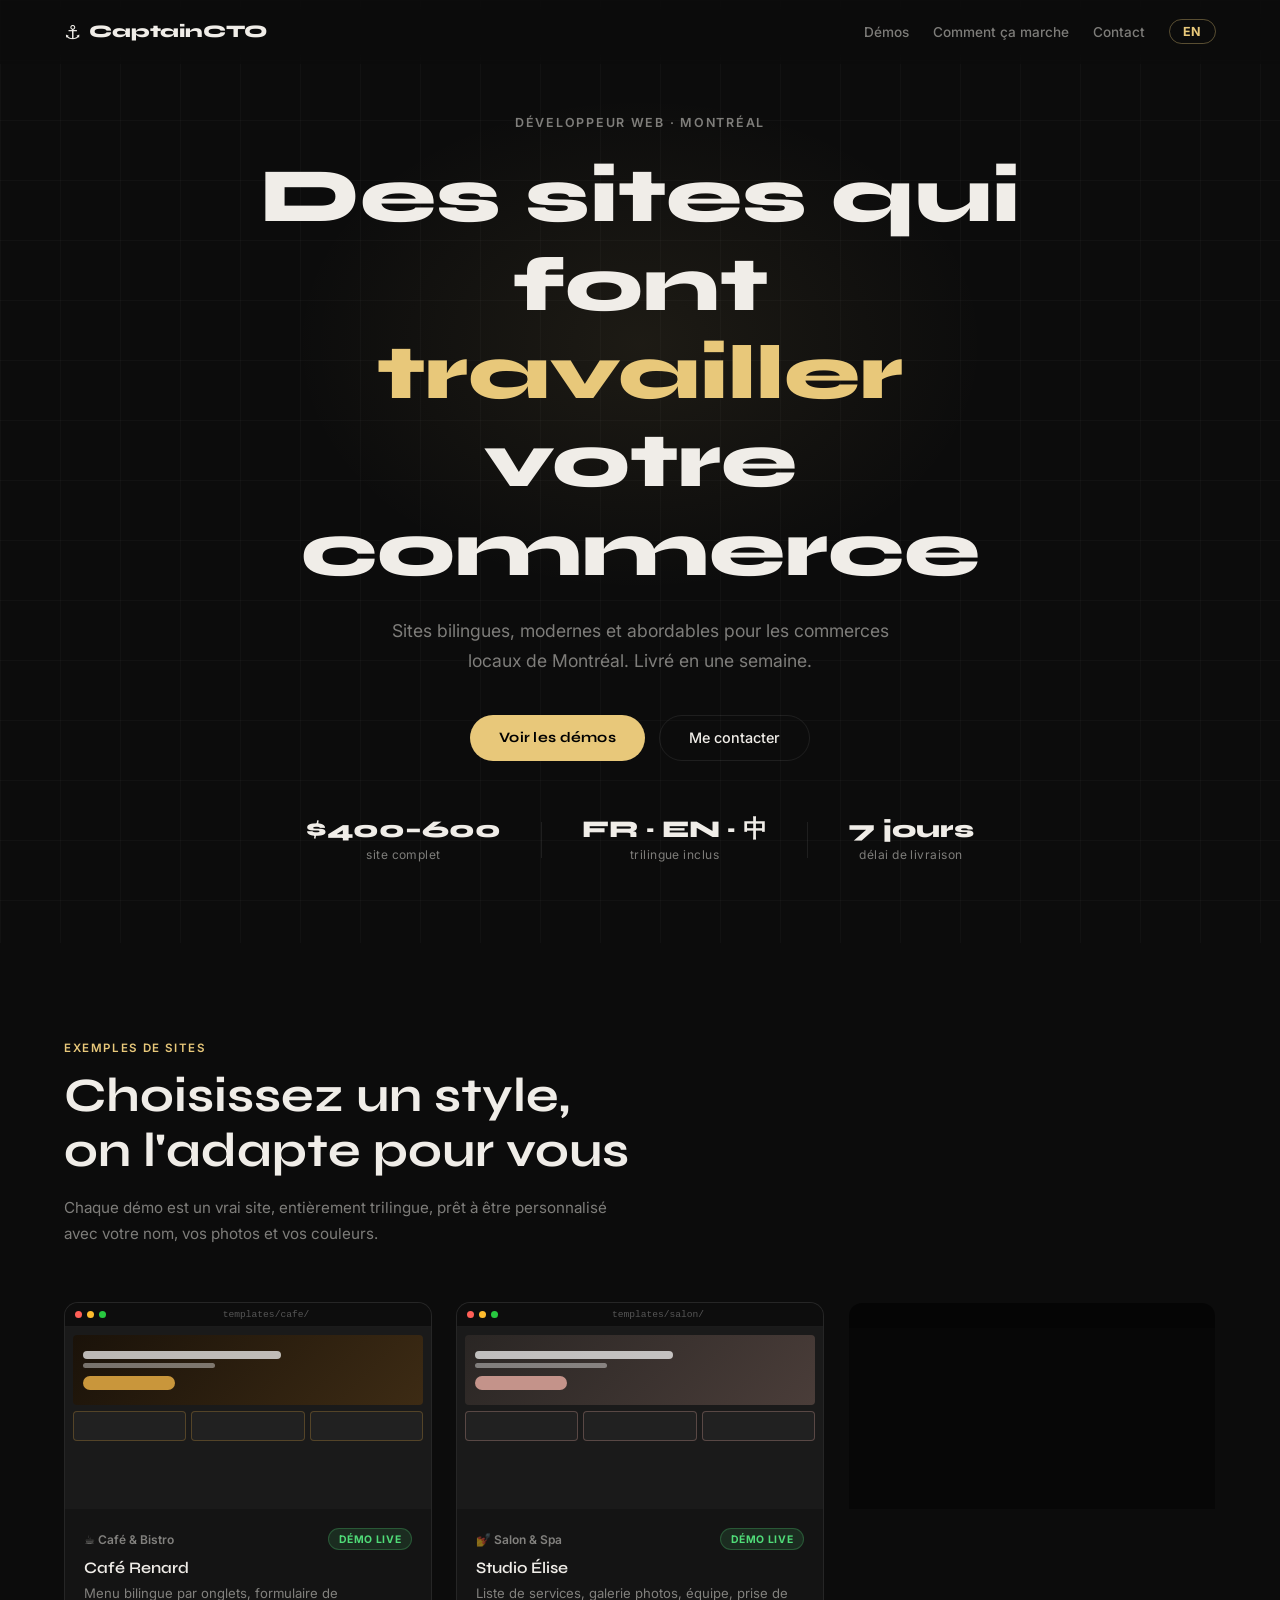
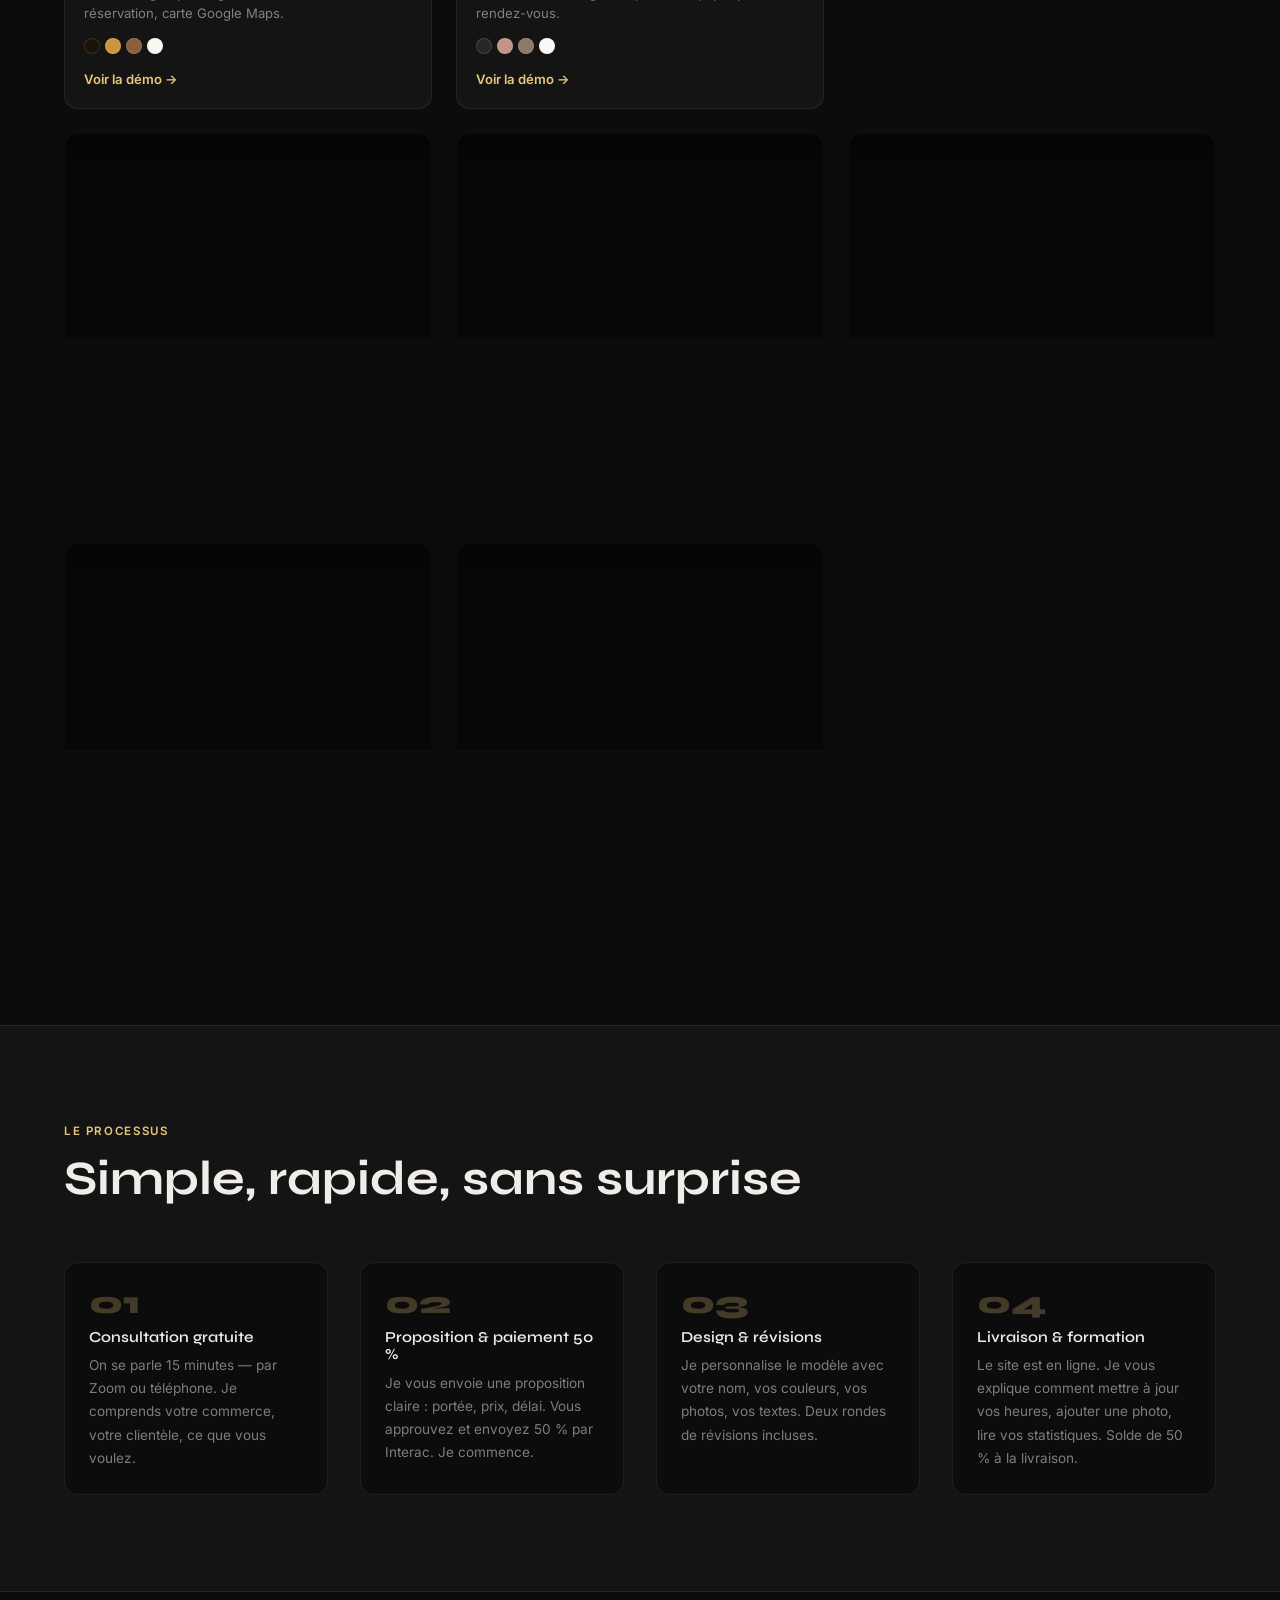
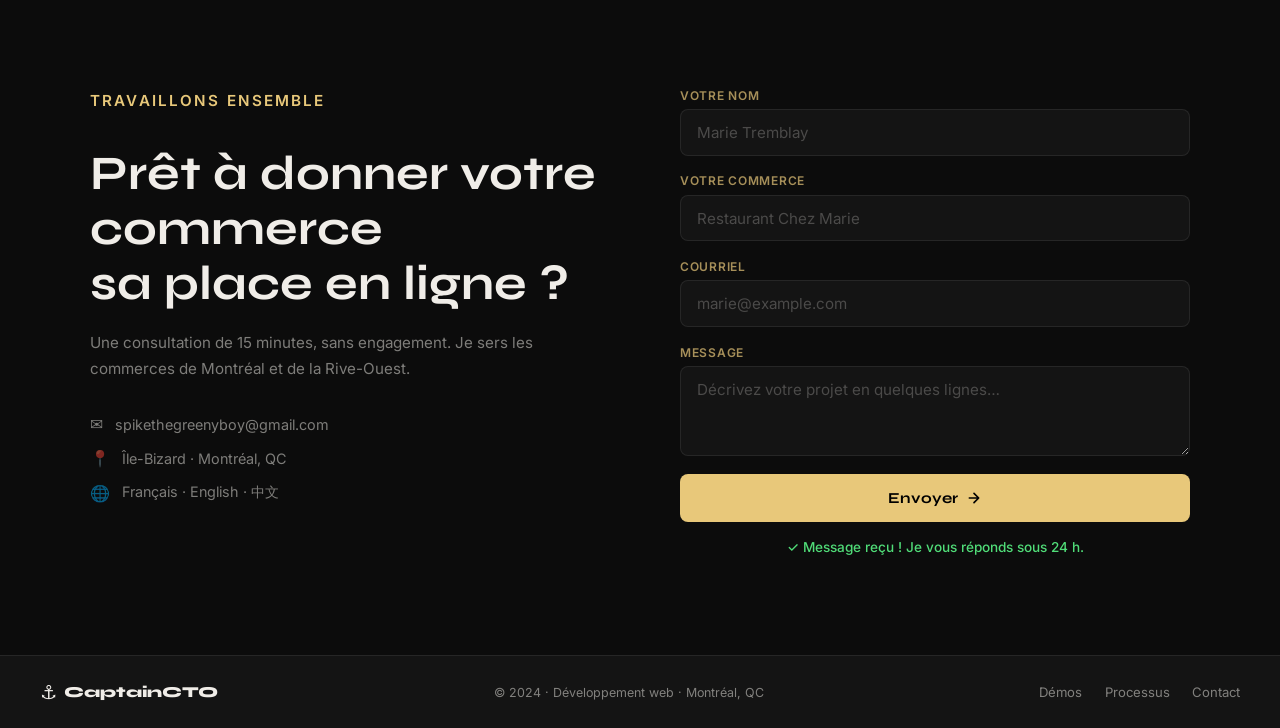
==== index.html @ 55e4c154 "Initial commit: showcase hub + café + salon templates" ====
<!DOCTYPE html>
<html lang="fr">
<head>
  <meta charset="UTF-8">
  <meta name="viewport" content="width=device-width, initial-scale=1.0">
  <title>CaptainCTO — Sites web pour commerces locaux</title>
  <meta name="description" content="Sites web professionnels et abordables pour les commerces locaux de Montréal. Bilingues, modernes, livrés en une semaine.">
  <link rel="preconnect" href="https://fonts.googleapis.com">
  <link rel="preconnect" href="https://fonts.gstatic.com" crossorigin>
  <link href="https://fonts.googleapis.com/css2?family=Syne:wght@400;600;700;800&family=Inter:wght@300;400;500;600&display=swap" rel="stylesheet">
  <link rel="stylesheet" href="css/styles.css">
</head>
<body>

  <!-- ── NAV ───────────────────────────────────────────── -->
  <nav id="navbar">
    <div class="nav-inner">
      <a href="#" class="logo">
        <span class="logo-mark">⚓</span>
        <span class="logo-name">CaptainCTO</span>
      </a>
      <div class="nav-actions">
        <a href="#templates" class="nav-link" data-fr="Démos"              data-en="Demos"    data-zh="示例">Démos</a>
        <a href="#how"       class="nav-link" data-fr="Comment ça marche"  data-en="How it works" data-zh="流程">Comment ça marche</a>
        <a href="#contact"   class="nav-link" data-fr="Contact"            data-en="Contact"  data-zh="联系">Contact</a>
        <button id="lang-btn">EN</button>
      </div>
    </div>
  </nav>

  <!-- ── HERO ──────────────────────────────────────────── -->
  <header id="hero">
    <div class="hero-inner">
      <p class="eyebrow"
         data-fr="Développeur web · Montréal"
         data-en="Web developer · Montréal"
         data-zh="网页开发者 · 蒙特利尔">Développeur web · Montréal</p>

      <h1 data-fr="Des sites qui font<br><em>travailler</em> votre commerce"
          data-en="Websites that make<br><em>your business</em> work"
          data-zh="让您的网站<br>真正<em>为您赚钱</em>">Des sites qui font<br><em>travailler</em> votre commerce</h1>

      <p class="hero-sub"
         data-fr="Sites bilingues, modernes et abordables pour les commerces locaux de Montréal. Livré en une semaine."
         data-en="Bilingual, modern, affordable websites for local Montréal businesses. Delivered in one week."
         data-zh="为蒙特利尔本地商家提供专业网站，现代、实惠，一周内交付。支持中、英、法三语。">Sites bilingues, modernes et abordables pour les commerces locaux de Montréal. Livré en une semaine.</p>

      <div class="hero-btns">
        <a href="#templates" class="btn-primary"
           data-fr="Voir les démos"
           data-en="See demos"
           data-zh="查看示例">Voir les démos</a>
        <a href="#contact" class="btn-ghost"
           data-fr="Me contacter"
           data-en="Get in touch"
           data-zh="联系我">Me contacter</a>
      </div>

      <div class="hero-stats">
        <div class="stat">
          <span class="stat-n">$400–600</span>
          <span class="stat-l" data-fr="site complet" data-en="complete site" data-zh="完整网站">site complet</span>
        </div>
        <div class="stat-div"></div>
        <div class="stat">
          <span class="stat-n">FR · EN · 中</span>
          <span class="stat-l" data-fr="trilingue inclus" data-en="trilingual included" data-zh="三语支持">trilingue inclus</span>
        </div>
        <div class="stat-div"></div>
        <div class="stat">
          <span class="stat-n">7 jours</span>
          <span class="stat-l" data-fr="délai de livraison" data-en="delivery time" data-zh="交付时间">délai de livraison</span>
        </div>
      </div>
    </div>
  </header>

  <!-- ── TEMPLATES GRID ────────────────────────────────── -->
  <section id="templates">
    <div class="section-inner">
      <div class="section-top">
        <p class="label" data-fr="Exemples de sites" data-en="Site examples" data-zh="网站示例">Exemples de sites</p>
        <h2 data-fr="Choisissez un style,<br>on l'adapte pour vous"
            data-en="Pick a style,<br>we adapt it for you"
            data-zh="选择风格，<br>我们为您量身定制">Choisissez un style,<br>on l'adapte pour vous</h2>
        <p class="section-sub"
           data-fr="Chaque démo est un vrai site, entièrement trilingue, prêt à être personnalisé avec votre nom, vos photos et vos couleurs."
           data-en="Every demo is a real site, fully trilingual, ready to be customised with your name, photos, and colours."
           data-zh="每个示例都是真实网站，支持三语切换，可按您的品牌、照片和颜色进行定制。">Chaque démo est un vrai site, entièrement trilingue, prêt à être personnalisé avec votre nom, vos photos et vos couleurs.</p>
      </div>

      <div class="templates-grid">

        <!-- CAFÉ -->
        <article class="tpl-card live">
          <a href="templates/cafe/" class="card-preview" aria-label="Voir la démo Café" style="--bg: #1a1209; --accent: #c9963b; --light: #faf6f0;">
            <div class="preview-chrome">
              <span></span><span></span><span></span>
              <div class="preview-url">templates/cafe/</div>
            </div>
            <div class="preview-body">
              <div class="preview-hero" style="background: linear-gradient(135deg, #1a1209 0%, #3d2b14 100%);">
                <div class="ph-title"></div><div class="ph-sub"></div>
                <div class="ph-btn" style="background: var(--accent);"></div>
              </div>
              <div class="preview-cards">
                <div class="ph-card" style="border-color: rgba(201,150,59,.3);"></div>
                <div class="ph-card" style="border-color: rgba(201,150,59,.3);"></div>
                <div class="ph-card" style="border-color: rgba(201,150,59,.3);"></div>
              </div>
            </div>
          </a>
          <div class="card-meta">
            <div class="card-top">
              <span class="card-type" data-fr="☕ Café &amp; Bistro" data-en="☕ Café &amp; Bistro" data-zh="☕ 咖啡馆 &amp; 小餐馆">☕ Café &amp; Bistro</span>
              <span class="badge-live" data-fr="Démo live" data-en="Live demo" data-zh="在线示例">Démo live</span>
            </div>
            <h3>Café Renard</h3>
            <p data-fr="Menu bilingue par onglets, formulaire de réservation, carte Google Maps."
               data-en="Bilingual tabbed menu, reservation form, Google Maps embed."
               data-zh="多语言标签菜单、预订表单、谷歌地图嵌入。">Menu bilingue par onglets, formulaire de réservation, carte Google Maps.</p>
            <div class="palette">
              <span style="background:#1a1209" title="Espresso"></span>
              <span style="background:#c9963b" title="Gold"></span>
              <span style="background:#8b5e3c" title="Brown"></span>
              <span style="background:#faf6f0" title="Cream"></span>
            </div>
            <a href="templates/cafe/" class="btn-demo"
               data-fr="Voir la démo →" data-en="See demo →" data-zh="查看示例 →">Voir la démo →</a>
          </div>
        </article>

        <!-- SALON -->
        <article class="tpl-card live">
          <a href="templates/salon/" class="card-preview" aria-label="Voir la démo Salon" style="--bg: #2A2624; --accent: #C4938A; --light: #FDFAF6;">
            <div class="preview-chrome">
              <span></span><span></span><span></span>
              <div class="preview-url">templates/salon/</div>
            </div>
            <div class="preview-body">
              <div class="preview-hero" style="background: linear-gradient(135deg, #2A2624 0%, #4a3d39 100%);">
                <div class="ph-title"></div><div class="ph-sub"></div>
                <div class="ph-btn" style="background: var(--accent);"></div>
              </div>
              <div class="preview-cards">
                <div class="ph-card" style="border-color: rgba(196,147,138,.35);"></div>
                <div class="ph-card" style="border-color: rgba(196,147,138,.35);"></div>
                <div class="ph-card" style="border-color: rgba(196,147,138,.35);"></div>
              </div>
            </div>
          </a>
          <div class="card-meta">
            <div class="card-top">
              <span class="card-type" data-fr="💅 Salon &amp; Spa" data-en="💅 Salon &amp; Spa" data-zh="💅 美发沙龙 &amp; 水疗">💅 Salon &amp; Spa</span>
              <span class="badge-live" data-fr="Démo live" data-en="Live demo" data-zh="在线示例">Démo live</span>
            </div>
            <h3>Studio Élise</h3>
            <p data-fr="Liste de services, galerie photos, équipe, prise de rendez-vous."
               data-en="Service list, photo gallery, team section, appointment booking."
               data-zh="服务列表、图片展示、团队介绍、在线预约。">Liste de services, galerie photos, équipe, prise de rendez-vous.</p>
            <div class="palette">
              <span style="background:#2A2624" title="Charcoal"></span>
              <span style="background:#C4938A" title="Rose"></span>
              <span style="background:#8C7B6B" title="Taupe"></span>
              <span style="background:#FDFAF6" title="Ivory"></span>
            </div>
            <a href="templates/salon/" class="btn-demo"
               data-fr="Voir la démo →" data-en="See demo →" data-zh="查看示例 →">Voir la démo →</a>
          </div>
        </article>

        <!-- RESTAURANT -->
        <article class="tpl-card soon">
          <div class="card-preview" style="--bg: #12100E; --accent: #E8B86D; --light: #F9F5EE;">
            <div class="preview-chrome"><span></span><span></span><span></span><div class="preview-url">templates/restaurant/</div></div>
            <div class="preview-body">
              <div class="preview-hero" style="background: linear-gradient(135deg, #12100E 0%, #2e2218 100%);"><div class="ph-title"></div><div class="ph-sub"></div><div class="ph-btn" style="background: var(--accent); opacity:.5;"></div></div>
              <div class="preview-cards"><div class="ph-card" style="opacity:.4;"></div><div class="ph-card" style="opacity:.4;"></div><div class="ph-card" style="opacity:.4;"></div></div>
            </div>
            <div class="soon-overlay"><span data-fr="Bientôt" data-en="Coming soon" data-zh="即将推出">Bientôt</span></div>
          </div>
          <div class="card-meta">
            <div class="card-top">
              <span class="card-type" data-fr="🍽️ Restaurant" data-en="🍽️ Restaurant" data-zh="🍽️ 餐厅">🍽️ Restaurant</span>
              <span class="badge-soon" data-fr="Bientôt" data-en="Soon" data-zh="即将">Bientôt</span>
            </div>
            <h3 data-fr="Fine cuisine" data-en="Fine dining" data-zh="精致餐饮">Fine cuisine</h3>
            <p data-fr="Menu complet, réservations OpenTable, galerie, événements privés."
               data-en="Full menu, OpenTable reservations, gallery, private events."
               data-zh="完整菜单、OpenTable预订、图库、私人活动。">Menu complet, réservations OpenTable, galerie, événements privés.</p>
            <div class="palette"><span style="background:#12100E"></span><span style="background:#E8B86D"></span><span style="background:#7A5C3A"></span><span style="background:#F9F5EE"></span></div>
          </div>
        </article>

        <!-- BOUTIQUE -->
        <article class="tpl-card soon">
          <div class="card-preview" style="--bg: #F0EDE8; --accent: #3D3530; --light: #fff;">
            <div class="preview-chrome"><span></span><span></span><span></span><div class="preview-url">templates/boutique/</div></div>
            <div class="preview-body">
              <div class="preview-hero" style="background: linear-gradient(135deg, #3D3530 0%, #655550 100%);"><div class="ph-title"></div><div class="ph-sub"></div><div class="ph-btn" style="background: #C9A87C; opacity:.5;"></div></div>
              <div class="preview-cards"><div class="ph-card" style="opacity:.4;"></div><div class="ph-card" style="opacity:.4;"></div><div class="ph-card" style="opacity:.4;"></div></div>
            </div>
            <div class="soon-overlay"><span data-fr="Bientôt" data-en="Coming soon" data-zh="即将推出">Bientôt</span></div>
          </div>
          <div class="card-meta">
            <div class="card-top">
              <span class="card-type" data-fr="🛍️ Boutique" data-en="🛍️ Shop" data-zh="🛍️ 精品店">🛍️ Boutique</span>
              <span class="badge-soon" data-fr="Bientôt" data-en="Soon" data-zh="即将">Bientôt</span>
            </div>
            <h3 data-fr="Commerce de détail" data-en="Retail store" data-zh="零售商店">Commerce de détail</h3>
            <p data-fr="Catalogue produits, vitrine en ligne, heures et adresse, contact."
               data-en="Product catalogue, online showcase, hours and address, contact."
               data-zh="产品目录、在线展示、营业时间和地址、联系方式。">Catalogue produits, vitrine en ligne, heures et adresse, contact.</p>
            <div class="palette"><span style="background:#3D3530"></span><span style="background:#C9A87C"></span><span style="background:#A08070"></span><span style="background:#F0EDE8"></span></div>
          </div>
        </article>

        <!-- MUSICIAN -->
        <article class="tpl-card soon">
          <div class="card-preview" style="--bg: #080810; --accent: #7B5CF0; --light: #eee;">
            <div class="preview-chrome"><span></span><span></span><span></span><div class="preview-url">templates/musicien/</div></div>
            <div class="preview-body">
              <div class="preview-hero" style="background: linear-gradient(135deg, #080810 0%, #1a1230 100%);"><div class="ph-title"></div><div class="ph-sub"></div><div class="ph-btn" style="background: #7B5CF0; opacity:.5;"></div></div>
              <div class="preview-cards"><div class="ph-card" style="opacity:.4; border-color: rgba(123,92,240,.4);"></div><div class="ph-card" style="opacity:.4; border-color: rgba(123,92,240,.4);"></div><div class="ph-card" style="opacity:.4; border-color: rgba(123,92,240,.4);"></div></div>
            </div>
            <div class="soon-overlay"><span data-fr="Bientôt" data-en="Coming soon" data-zh="即将推出">Bientôt</span></div>
          </div>
          <div class="card-meta">
            <div class="card-top">
              <span class="card-type" data-fr="🎵 Musicien &amp; Artiste" data-en="🎵 Musician &amp; Artist" data-zh="🎵 音乐人 &amp; 艺术家">🎵 Musicien &amp; Artiste</span>
              <span class="badge-soon" data-fr="Bientôt" data-en="Soon" data-zh="即将">Bientôt</span>
            </div>
            <h3 data-fr="Portfolio créatif" data-en="Creative portfolio" data-zh="创意作品集">Portfolio créatif</h3>
            <p data-fr="Musique embarquée, dates de spectacles, galerie, presse, contact."
               data-en="Embedded music, show dates, gallery, press kit, contact."
               data-zh="嵌入音乐、演出日期、图库、媒体资料包、联系方式。">Musique embarquée, dates de spectacles, galerie, presse, contact.</p>
            <div class="palette"><span style="background:#080810"></span><span style="background:#7B5CF0"></span><span style="background:#C45CF0"></span><span style="background:#eeeeee"></span></div>
          </div>
        </article>

        <!-- DAYCARE -->
        <article class="tpl-card soon">
          <div class="card-preview" style="--bg: #FFF8F0; --accent: #F0883E; --light: #fff;">
            <div class="preview-chrome"><span></span><span></span><span></span><div class="preview-url">templates/garderie/</div></div>
            <div class="preview-body">
              <div class="preview-hero" style="background: linear-gradient(135deg, #F0883E 0%, #F5A660 100%);"><div class="ph-title" style="background: rgba(255,255,255,.8);"></div><div class="ph-sub" style="background: rgba(255,255,255,.5);"></div><div class="ph-btn" style="background: #3A7BD5; opacity:.5;"></div></div>
              <div class="preview-cards"><div class="ph-card" style="opacity:.4; border-color: rgba(240,136,62,.4);"></div><div class="ph-card" style="opacity:.4; border-color: rgba(58,123,213,.4);"></div><div class="ph-card" style="opacity:.4; border-color: rgba(240,136,62,.4);"></div></div>
            </div>
            <div class="soon-overlay"><span data-fr="Bientôt" data-en="Coming soon" data-zh="即将推出">Bientôt</span></div>
          </div>
          <div class="card-meta">
            <div class="card-top">
              <span class="card-type" data-fr="🧸 Garderie &amp; École" data-en="🧸 Daycare &amp; School" data-zh="🧸 托儿所 &amp; 学校">🧸 Garderie &amp; École</span>
              <span class="badge-soon" data-fr="Bientôt" data-en="Soon" data-zh="即将">Bientôt</span>
            </div>
            <h3 data-fr="Établissement jeunesse" data-en="Youth establishment" data-zh="青少年机构">Établissement jeunesse</h3>
            <p data-fr="Programme, équipe éducatrice, galerie, inscription en ligne, FAQ."
               data-en="Program, educator team, gallery, online registration, FAQ."
               data-zh="课程介绍、教育团队、图库、在线报名、常见问题。">Programme, équipe éducatrice, galerie, inscription en ligne, FAQ.</p>
            <div class="palette"><span style="background:#F0883E"></span><span style="background:#3A7BD5"></span><span style="background:#5AB88A"></span><span style="background:#FFF8F0"></span></div>
          </div>
        </article>

        <!-- TUTORING -->
        <article class="tpl-card soon">
          <div class="card-preview" style="--bg: #0D1B2A; --accent: #4CC9F0; --light: #eee;">
            <div class="preview-chrome"><span></span><span></span><span></span><div class="preview-url">templates/tutorat/</div></div>
            <div class="preview-body">
              <div class="preview-hero" style="background: linear-gradient(135deg, #0D1B2A 0%, #1a3050 100%);"><div class="ph-title"></div><div class="ph-sub"></div><div class="ph-btn" style="background: #4CC9F0; opacity:.5;"></div></div>
              <div class="preview-cards"><div class="ph-card" style="opacity:.4; border-color: rgba(76,201,240,.3);"></div><div class="ph-card" style="opacity:.4; border-color: rgba(76,201,240,.3);"></div><div class="ph-card" style="opacity:.4; border-color: rgba(76,201,240,.3);"></div></div>
            </div>
            <div class="soon-overlay"><span data-fr="Bientôt" data-en="Coming soon" data-zh="即将推出">Bientôt</span></div>
          </div>
          <div class="card-meta">
            <div class="card-top">
              <span class="card-type" data-fr="📚 Tutorat &amp; Formation" data-en="📚 Tutoring &amp; Training" data-zh="📚 辅导 &amp; 培训">📚 Tutorat &amp; Formation</span>
              <span class="badge-soon" data-fr="Bientôt" data-en="Soon" data-zh="即将">Bientôt</span>
            </div>
            <h3 data-fr="Services éducatifs" data-en="Educational services" data-zh="教育服务">Services éducatifs</h3>
            <p data-fr="Matières enseignées, profil du tuteur, témoignages, réservation de séance."
               data-en="Subjects taught, tutor profile, testimonials, session booking."
               data-zh="教学科目、导师简介、学员评价、课程预约。">Matières enseignées, profil du tuteur, témoignages, réservation de séance.</p>
            <div class="palette"><span style="background:#0D1B2A"></span><span style="background:#4CC9F0"></span><span style="background:#7B2FBE"></span><span style="background:#eeeeee"></span></div>
          </div>
        </article>

        <!-- COMMUNITY -->
        <article class="tpl-card soon">
          <div class="card-preview" style="--bg: #F7F4EF; --accent: #6B7F5E; --light: #fff;">
            <div class="preview-chrome"><span></span><span></span><span></span><div class="preview-url">templates/communaute/</div></div>
            <div class="preview-body">
              <div class="preview-hero" style="background: linear-gradient(135deg, #6B7F5E 0%, #4a5c40 100%);"><div class="ph-title" style="background: rgba(255,255,255,.8);"></div><div class="ph-sub" style="background: rgba(255,255,255,.5);"></div><div class="ph-btn" style="background: rgba(255,255,255,.6);"></div></div>
              <div class="preview-cards"><div class="ph-card" style="opacity:.4; border-color: rgba(107,127,94,.4);"></div><div class="ph-card" style="opacity:.4; border-color: rgba(107,127,94,.4);"></div><div class="ph-card" style="opacity:.4; border-color: rgba(107,127,94,.4);"></div></div>
            </div>
            <div class="soon-overlay"><span data-fr="Bientôt" data-en="Coming soon" data-zh="即将推出">Bientôt</span></div>
          </div>
          <div class="card-meta">
            <div class="card-top">
              <span class="card-type" data-fr="🕊️ Communauté &amp; Église" data-en="🕊️ Community &amp; Church" data-zh="🕊️ 社区 &amp; 教会">🕊️ Communauté &amp; Église</span>
              <span class="badge-soon" data-fr="Bientôt" data-en="Soon" data-zh="即将">Bientôt</span>
            </div>
            <h3 data-fr="Organisation communautaire" data-en="Community organisation" data-zh="社区组织">Organisation communautaire</h3>
            <p data-fr="Annonces, événements, bénévolat, don en ligne, horaires."
               data-en="Announcements, events, volunteering, online donation, schedules."
               data-zh="公告、活动、志愿服务、在线捐款、时间表。">Annonces, événements, bénévolat, don en ligne, horaires.</p>
            <div class="palette"><span style="background:#4a5c40"></span><span style="background:#6B7F5E"></span><span style="background:#B8C4AD"></span><span style="background:#F7F4EF"></span></div>
          </div>
        </article>

      </div>
    </div>
  </section>

  <!-- ── HOW IT WORKS ───────────────────────────────────── -->
  <section id="how">
    <div class="section-inner">
      <div class="section-top">
        <p class="label" data-fr="Le processus" data-en="The process" data-zh="工作流程">Le processus</p>
        <h2 data-fr="Simple, rapide, sans surprise"
            data-en="Simple, fast, no surprises"
            data-zh="简单、快速、无意外">Simple, rapide, sans surprise</h2>
      </div>
      <div class="steps">
        <div class="step">
          <span class="step-n">01</span>
          <h3 data-fr="Consultation gratuite" data-en="Free consultation" data-zh="免费咨询">Consultation gratuite</h3>
          <p data-fr="On se parle 15 minutes — par Zoom ou téléphone. Je comprends votre commerce, votre clientèle, ce que vous voulez."
             data-en="We talk 15 minutes — by Zoom or phone. I understand your business, your clients, what you need."
             data-zh="15分钟视频通话或电话沟通，了解您的业务、客户群体和需求。">On se parle 15 minutes — par Zoom ou téléphone. Je comprends votre commerce, votre clientèle, ce que vous voulez.</p>
        </div>
        <div class="step">
          <span class="step-n">02</span>
          <h3 data-fr="Proposition &amp; paiement 50 %" data-en="Proposal &amp; 50 % deposit" data-zh="方案 &amp; 50% 定金">Proposition &amp; paiement 50 %</h3>
          <p data-fr="Je vous envoie une proposition claire : portée, prix, délai. Vous approuvez et envoyez 50 % par Interac. Je commence."
             data-en="I send a clear proposal: scope, price, timeline. You approve and send 50% via Interac. I start."
             data-zh="我会发送清晰的方案：范围、价格、时间线。您确认后通过Interac转账50%定金，我即开始工作。">Je vous envoie une proposition claire : portée, prix, délai. Vous approuvez et envoyez 50 % par Interac. Je commence.</p>
        </div>
        <div class="step">
          <span class="step-n">03</span>
          <h3 data-fr="Design &amp; révisions" data-en="Design &amp; revisions" data-zh="设计 &amp; 修改">Design &amp; révisions</h3>
          <p data-fr="Je personnalise le modèle avec votre nom, vos couleurs, vos photos, vos textes. Deux rondes de révisions incluses."
             data-en="I customise the template with your name, colours, photos, and text. Two revision rounds included."
             data-zh="我会用您的品牌名、颜色、照片和文字定制模板，包含两轮修改。">Je personnalise le modèle avec votre nom, vos couleurs, vos photos, vos textes. Deux rondes de révisions incluses.</p>
        </div>
        <div class="step">
          <span class="step-n">04</span>
          <h3 data-fr="Livraison &amp; formation" data-en="Delivery &amp; training" data-zh="交付 &amp; 培训">Livraison &amp; formation</h3>
          <p data-fr="Le site est en ligne. Je vous explique comment mettre à jour vos heures, ajouter une photo, lire vos statistiques. Solde de 50 % à la livraison."
             data-en="The site is live. I show you how to update hours, add a photo, read your stats. Final 50% on delivery."
             data-zh="网站上线后，我会指导您如何更新营业时间、添加照片、查看统计数据。交付时支付余款50%。">Le site est en ligne. Je vous explique comment mettre à jour vos heures, ajouter une photo, lire vos statistiques. Solde de 50 % à la livraison.</p>
        </div>
      </div>
    </div>
  </section>

  <!-- ── CONTACT ────────────────────────────────────────── -->
  <section id="contact">
    <div class="contact-inner">
      <div class="contact-text">
        <p class="label" data-fr="Travaillons ensemble" data-en="Let's work together" data-zh="一起合作">Travaillons ensemble</p>
        <h2 data-fr="Prêt à donner votre commerce<br>sa place en ligne ?"
            data-en="Ready to give your business<br>its place online?"
            data-zh="准备好让您的商铺<br>在网上占据一席之地了吗？">Prêt à donner votre commerce<br>sa place en ligne ?</h2>
        <p data-fr="Une consultation de 15 minutes, sans engagement. Je sers les commerces de Montréal et de la Rive-Ouest."
           data-en="A 15-minute consultation, no commitment. I serve businesses across Montréal and the West Island."
           data-zh="15分钟免费咨询，无需承诺。服务蒙特利尔及西岛地区的商家。">Une consultation de 15 minutes, sans engagement. Je sers les commerces de Montréal et de la Rive-Ouest.</p>
        <div class="contact-links">
          <a href="mailto:spikethegreenyboy@gmail.com" class="contact-item">
            <span class="ci-icon">✉</span>
            <span>spikethegreenyboy@gmail.com</span>
          </a>
          <div class="contact-item">
            <span class="ci-icon">📍</span>
            <span data-fr="Île-Bizard · Montréal, QC"
                  data-en="Île-Bizard · Montréal, QC"
                  data-zh="伊尔-比扎尔 · 蒙特利尔, 魁北克">Île-Bizard · Montréal, QC</span>
          </div>
          <div class="contact-item">
            <span class="ci-icon">🌐</span>
            <span>Français · English · 中文</span>
          </div>
        </div>
      </div>

      <form id="contact-form" action="https://formspree.io/f/YOUR_FORM_ID" method="POST" novalidate>
        <div class="form-group">
          <label for="c-name"    data-fr="Votre nom"      data-en="Your name"     data-zh="您的姓名">Votre nom</label>
          <input type="text"  id="c-name"    name="name"     required placeholder="Marie Tremblay">
        </div>
        <div class="form-group">
          <label for="c-biz"     data-fr="Votre commerce" data-en="Your business" data-zh="您的商铺">Votre commerce</label>
          <input type="text"  id="c-biz"     name="business" placeholder="Restaurant Chez Marie">
        </div>
        <div class="form-group">
          <label for="c-email"   data-fr="Courriel"       data-en="Email"         data-zh="电子邮件">Courriel</label>
          <input type="email" id="c-email"   name="email"    required placeholder="marie@example.com">
        </div>
        <div class="form-group">
          <label for="c-message" data-fr="Message"        data-en="Message"       data-zh="留言">Message</label>
          <textarea id="c-message" name="message" rows="3"
            data-placeholder-fr="Décrivez votre projet en quelques lignes…"
            data-placeholder-en="Describe your project in a few lines…"
            data-placeholder-zh="请简要描述您的项目…"
            placeholder="Décrivez votre projet en quelques lignes…"></textarea>
        </div>
        <button type="submit" class="btn-submit">
          <span data-fr="Envoyer" data-en="Send" data-zh="发送">Envoyer</span>
          <svg width="16" height="16" viewBox="0 0 24 24" fill="none" stroke="currentColor" stroke-width="2.5" stroke-linecap="round" stroke-linejoin="round"><path d="M5 12h14M12 5l7 7-7 7"/></svg>
        </button>
        <p id="form-success"
           data-fr="✓ Message reçu ! Je vous réponds sous 24 h."
           data-en="✓ Message received! I'll reply within 24 h."
           data-zh="✓ 已收到消息！我将在24小时内回复。"></p>
      </form>
    </div>
  </section>

  <!-- ── FOOTER ─────────────────────────────────────────── -->
  <footer>
    <div class="footer-inner">
      <div class="footer-brand">
        <span class="logo-mark">⚓</span>
        <span class="logo-name">CaptainCTO</span>
      </div>
      <p class="footer-copy"
         data-fr="© 2024 · Développement web · Montréal, QC"
         data-en="© 2024 · Web development · Montréal, QC"
         data-zh="© 2024 · 网页开发 · 蒙特利尔, 魁北克">© 2024 · Développement web · Montréal, QC</p>
      <nav class="footer-nav">
        <a href="#templates" data-fr="Démos"     data-en="Demos"    data-zh="示例">Démos</a>
        <a href="#how"       data-fr="Processus" data-en="Process"  data-zh="流程">Processus</a>
        <a href="#contact"   data-fr="Contact"   data-en="Contact"  data-zh="联系">Contact</a>
      </nav>
    </div>
  </footer>

  <script src="js/main.js"></script>
</body>
</html>
---- css/styles.css ----
/* ─── TOKENS ──────────────────────────────────────────── */
:root {
  --c-bg:       #0C0C0C;
  --c-surface:  #141414;
  --c-border:   rgba(255,255,255,.08);
  --c-text:     #F0EDE8;
  --c-muted:    rgba(240,237,232,.5);
  --c-accent:   #E8C87A;

  --ff-head:    'Syne', system-ui, sans-serif;
  --ff-body:    'Inter', system-ui, sans-serif;

  --nav-h:      64px;
  --radius:     14px;
  --ease-out:   cubic-bezier(.22,1,.36,1);

  scroll-behavior: smooth;
  scroll-padding-top: var(--nav-h);
}

/* ─── RESET ───────────────────────────────────────────── */
*, *::before, *::after { box-sizing: border-box; margin: 0; padding: 0; }
img { display: block; width: 100%; height: auto; }
a   { color: inherit; text-decoration: none; }
ul  { list-style: none; }
button { cursor: pointer; background: none; border: none; font: inherit; }
input, select, textarea { font: inherit; }

/* ─── BASE ────────────────────────────────────────────── */
body {
  font-family: var(--ff-body);
  background: var(--c-bg);
  color: var(--c-text);
  -webkit-font-smoothing: antialiased;
  overflow-x: hidden;
}
h1, h2, h3 { font-family: var(--ff-head); line-height: 1.15; }
h1 { font-size: clamp(2.4rem, 6vw, 4.8rem); font-weight: 800; }
h2 { font-size: clamp(1.9rem, 4vw, 3rem); font-weight: 700; }
h3 { font-size: 1rem; font-weight: 600; }
p  { line-height: 1.7; color: var(--c-muted); }

.label {
  font-size: .72rem;
  font-weight: 600;
  letter-spacing: .14em;
  text-transform: uppercase;
  color: var(--c-accent);
  margin-bottom: .6rem;
}

/* ─── NAVBAR ──────────────────────────────────────────── */
#navbar {
  position: fixed;
  top: 0; left: 0; right: 0;
  z-index: 100;
  height: var(--nav-h);
  display: flex;
  align-items: center;
  background: rgba(12,12,12,.85);
  backdrop-filter: blur(16px);
  -webkit-backdrop-filter: blur(16px);
  border-bottom: 1px solid transparent;
  transition: border-color .3s;
}
#navbar.scrolled { border-color: var(--c-border); }

.nav-inner {
  max-width: 1200px;
  margin: 0 auto;
  padding: 0 1.5rem;
  width: 100%;
  display: flex;
  align-items: center;
  justify-content: space-between;
}

.logo { display: flex; align-items: center; gap: .5rem; }
.logo-mark { font-size: 1.2rem; }
.logo-name {
  font-family: var(--ff-head);
  font-size: 1.1rem;
  font-weight: 800;
  letter-spacing: -.01em;
}

.nav-actions { display: flex; align-items: center; gap: 1.5rem; }
.nav-link {
  font-size: .85rem;
  font-weight: 500;
  color: var(--c-muted);
  transition: color .2s;
}
.nav-link:hover { color: var(--c-text); }

#lang-btn {
  font-size: .78rem;
  font-weight: 700;
  letter-spacing: .06em;
  color: var(--c-accent);
  border: 1.5px solid rgba(232,200,122,.35);
  border-radius: 50px;
  padding: .28rem .8rem;
  transition: background .2s, color .2s;
}
#lang-btn:hover { background: var(--c-accent); color: #000; border-color: var(--c-accent); }

/* ─── HERO ────────────────────────────────────────────── */
#hero {
  min-height: 100svh;
  display: flex;
  align-items: center;
  padding: calc(var(--nav-h) + 3rem) 1.5rem 5rem;
  position: relative;
  overflow: hidden;
}

/* subtle grid background */
#hero::before {
  content: '';
  position: absolute;
  inset: 0;
  background-image:
    linear-gradient(rgba(255,255,255,.025) 1px, transparent 1px),
    linear-gradient(90deg, rgba(255,255,255,.025) 1px, transparent 1px);
  background-size: 60px 60px;
  pointer-events: none;
}

/* radial glow */
#hero::after {
  content: '';
  position: absolute;
  top: 10%; left: 50%;
  transform: translateX(-50%);
  width: 700px; height: 500px;
  background: radial-gradient(ellipse, rgba(232,200,122,.08) 0%, transparent 70%);
  pointer-events: none;
}

.hero-inner {
  max-width: 800px;
  margin: 0 auto;
  text-align: center;
  position: relative;
  z-index: 1;
}

.eyebrow {
  font-size: .78rem;
  font-weight: 600;
  letter-spacing: .14em;
  text-transform: uppercase;
  color: var(--c-muted);
  margin-bottom: 1.2rem;
}

h1 em {
  font-style: normal;
  color: var(--c-accent);
  position: relative;
}

.hero-sub {
  font-size: 1.1rem;
  max-width: 520px;
  margin: 1.4rem auto 2.4rem;
}

.hero-btns { display: flex; gap: .9rem; justify-content: center; flex-wrap: wrap; margin-bottom: 3.5rem; }

.btn-primary {
  display: inline-flex;
  align-items: center;
  gap: .4rem;
  padding: .85rem 1.8rem;
  background: var(--c-accent);
  color: #000;
  font-weight: 700;
  font-size: .9rem;
  border-radius: 50px;
  font-family: var(--ff-head);
  letter-spacing: .02em;
  transition: opacity .2s, transform .15s;
}
.btn-primary:hover { opacity: .9; transform: translateY(-1px); }

.btn-ghost {
  display: inline-flex;
  align-items: center;
  padding: .85rem 1.8rem;
  border: 1.5px solid var(--c-border);
  color: var(--c-text);
  font-weight: 500;
  font-size: .9rem;
  border-radius: 50px;
  transition: border-color .2s, background .2s;
}
.btn-ghost:hover { border-color: rgba(255,255,255,.3); background: rgba(255,255,255,.04); }

.hero-stats {
  display: flex;
  align-items: center;
  justify-content: center;
  gap: 2.5rem;
  flex-wrap: wrap;
}
.stat { text-align: center; }
.stat-n {
  display: block;
  font-family: var(--ff-head);
  font-size: 1.5rem;
  font-weight: 800;
  color: var(--c-text);
  line-height: 1.1;
}
.stat-l {
  font-size: .75rem;
  color: var(--c-muted);
  letter-spacing: .04em;
}
.stat-div {
  width: 1px;
  height: 36px;
  background: var(--c-border);
}

/* ─── SECTION SHARED ──────────────────────────────────── */
.section-inner {
  max-width: 1200px;
  margin: 0 auto;
  padding: 6rem 1.5rem;
}

.section-top {
  margin-bottom: 3.5rem;
}
.section-top h2   { margin-bottom: 1rem; }
.section-sub { max-width: 560px; font-size: .95rem; }

/* ─── TEMPLATES GRID ──────────────────────────────────── */
#templates { background: var(--c-bg); }

.templates-grid {
  display: grid;
  grid-template-columns: repeat(auto-fill, minmax(320px, 1fr));
  gap: 1.5rem;
}

/* card */
.tpl-card {
  background: var(--c-surface);
  border: 1px solid var(--c-border);
  border-radius: var(--radius);
  overflow: hidden;
  transition: transform .3s var(--ease-out), box-shadow .3s;
}
.tpl-card:hover { transform: translateY(-4px); box-shadow: 0 16px 48px rgba(0,0,0,.5); }
.tpl-card.soon { opacity: .75; }
.tpl-card.soon:hover { opacity: 1; }

/* mini browser preview */
.card-preview {
  display: block;
  background: #1a1a1a;
  aspect-ratio: 16/9;
  overflow: hidden;
  position: relative;
  cursor: pointer;
}
a.card-preview:hover .preview-hero { opacity: .85; }

.preview-chrome {
  display: flex;
  align-items: center;
  gap: 5px;
  padding: 6px 10px;
  background: rgba(0,0,0,.5);
  border-bottom: 1px solid rgba(255,255,255,.06);
  position: relative;
  z-index: 2;
}
.preview-chrome span {
  width: 7px; height: 7px;
  border-radius: 50%;
  background: rgba(255,255,255,.2);
}
.preview-chrome span:nth-child(1) { background: #FF5F57; }
.preview-chrome span:nth-child(2) { background: #FEBC2E; }
.preview-chrome span:nth-child(3) { background: #28C840; }
.preview-url {
  flex: 1;
  font-size: .6rem;
  color: rgba(255,255,255,.3);
  text-align: center;
  font-family: monospace;
}

.preview-body { padding: 8px; display: flex; flex-direction: column; gap: 6px; }

.preview-hero {
  border-radius: 4px;
  height: 70px;
  display: flex;
  flex-direction: column;
  justify-content: center;
  padding: 8px 10px;
  gap: 4px;
  transition: opacity .25s;
}
.ph-title { height: 8px; background: rgba(255,255,255,.7); border-radius: 4px; width: 60%; }
.ph-sub   { height: 5px; background: rgba(255,255,255,.4); border-radius: 4px; width: 40%; }
.ph-btn   { height: 14px; border-radius: 8px; width: 28%; margin-top: 4px; }

.preview-cards { display: flex; gap: 5px; }
.ph-card {
  flex: 1;
  height: 30px;
  border-radius: 4px;
  border: 1px solid rgba(255,255,255,.15);
  background: rgba(255,255,255,.03);
}

/* soon overlay */
.soon-overlay {
  position: absolute;
  inset: 0;
  display: flex;
  align-items: center;
  justify-content: center;
  background: rgba(0,0,0,.55);
  backdrop-filter: blur(2px);
}
.soon-overlay span {
  font-family: var(--ff-head);
  font-size: .78rem;
  font-weight: 700;
  letter-spacing: .1em;
  text-transform: uppercase;
  color: rgba(255,255,255,.7);
  border: 1.5px solid rgba(255,255,255,.3);
  border-radius: 50px;
  padding: .3rem .9rem;
}

/* card meta */
.card-meta { padding: 1.2rem; }

.card-top {
  display: flex;
  align-items: center;
  justify-content: space-between;
  margin-bottom: .6rem;
}
.card-type { font-size: .75rem; font-weight: 600; color: var(--c-muted); }

.badge-live {
  font-size: .65rem;
  font-weight: 700;
  letter-spacing: .06em;
  text-transform: uppercase;
  background: rgba(80,220,120,.12);
  color: #50DC78;
  border: 1px solid rgba(80,220,120,.25);
  border-radius: 50px;
  padding: .2rem .6rem;
}
.badge-soon {
  font-size: .65rem;
  font-weight: 600;
  letter-spacing: .06em;
  text-transform: uppercase;
  color: var(--c-muted);
  border: 1px solid var(--c-border);
  border-radius: 50px;
  padding: .2rem .6rem;
}

.card-meta h3 { font-size: 1rem; color: var(--c-text); margin-bottom: .4rem; }
.card-meta p  { font-size: .82rem; line-height: 1.5; margin-bottom: .9rem; }

.palette {
  display: flex;
  gap: 5px;
  margin-bottom: .9rem;
}
.palette span {
  width: 16px; height: 16px;
  border-radius: 50%;
  border: 1.5px solid rgba(255,255,255,.12);
  flex-shrink: 0;
}

.btn-demo {
  display: inline-flex;
  align-items: center;
  font-size: .82rem;
  font-weight: 600;
  color: var(--c-accent);
  transition: gap .2s;
  gap: .25rem;
}
.btn-demo:hover { gap: .5rem; }

/* ─── HOW IT WORKS ────────────────────────────────────── */
#how { background: var(--c-surface); border-top: 1px solid var(--c-border); border-bottom: 1px solid var(--c-border); }

.steps {
  display: grid;
  grid-template-columns: repeat(auto-fill, minmax(220px, 1fr));
  gap: 2rem;
  counter-reset: steps;
}

.step {
  padding: 1.5rem;
  background: var(--c-bg);
  border: 1px solid var(--c-border);
  border-radius: var(--radius);
  transition: border-color .25s;
}
.step:hover { border-color: rgba(232,200,122,.3); }

.step-n {
  font-family: var(--ff-head);
  font-size: 2rem;
  font-weight: 800;
  color: rgba(232,200,122,.25);
  display: block;
  margin-bottom: .6rem;
  line-height: 1;
}
.step h3 { color: var(--c-text); margin-bottom: .5rem; font-size: .95rem; }
.step p  { font-size: .85rem; }

/* ─── CONTACT ─────────────────────────────────────────── */
#contact {
  background: var(--c-bg);
  padding: 6rem 1.5rem;
}

.contact-inner {
  max-width: 1100px;
  margin: 0 auto;
  display: grid;
  grid-template-columns: 1fr 1fr;
  gap: 5rem;
  align-items: start;
}

.contact-text h2   { margin-bottom: 1.2rem; }
.contact-text > p  { margin-bottom: 2rem; font-size: .95rem; }

.contact-links { display: flex; flex-direction: column; gap: .9rem; }
.contact-item  { display: flex; align-items: center; gap: .75rem; font-size: .9rem; color: var(--c-muted); }
.ci-icon { font-size: 1rem; flex-shrink: 0; }
a.contact-item:hover span:last-child { color: var(--c-text); }

/* form */
.form-group { display: flex; flex-direction: column; gap: .4rem; margin-bottom: 1.1rem; }

label {
  font-size: .75rem;
  font-weight: 600;
  letter-spacing: .06em;
  text-transform: uppercase;
  color: rgba(232,200,122,.7);
}

input, textarea {
  padding: .8rem 1rem;
  background: var(--c-surface);
  border: 1.5px solid var(--c-border);
  border-radius: 8px;
  color: var(--c-text);
  font-size: .95rem;
  outline: none;
  transition: border-color .2s, box-shadow .2s;
}
input::placeholder, textarea::placeholder { color: rgba(240,237,232,.25); }
input:focus, textarea:focus {
  border-color: rgba(232,200,122,.5);
  box-shadow: 0 0 0 3px rgba(232,200,122,.08);
}
textarea { resize: vertical; min-height: 90px; }

.btn-submit {
  display: flex;
  align-items: center;
  justify-content: center;
  gap: .5rem;
  width: 100%;
  padding: .95rem;
  background: var(--c-accent);
  color: #000;
  font-family: var(--ff-head);
  font-size: .95rem;
  font-weight: 700;
  border-radius: 8px;
  transition: opacity .2s, transform .15s;
}
.btn-submit:hover { opacity: .9; transform: translateY(-1px); }

#form-success {
  margin-top: .9rem;
  text-align: center;
  font-size: .85rem;
  color: #50DC78;
  font-weight: 500;
  min-height: 1.2rem;
}

/* ─── FOOTER ──────────────────────────────────────────── */
footer {
  background: var(--c-surface);
  border-top: 1px solid var(--c-border);
  padding: 1.5rem;
}

.footer-inner {
  max-width: 1200px;
  margin: 0 auto;
  display: flex;
  align-items: center;
  justify-content: space-between;
  flex-wrap: wrap;
  gap: 1rem;
}

.footer-brand { display: flex; align-items: center; gap: .45rem; }
.footer-brand .logo-name { font-family: var(--ff-head); font-size: .95rem; font-weight: 800; }

.footer-copy { font-size: .78rem; color: var(--c-muted); }

.footer-nav { display: flex; gap: 1.4rem; }
.footer-nav a { font-size: .82rem; color: var(--c-muted); transition: color .2s; }
.footer-nav a:hover { color: var(--c-text); }

/* ─── RESPONSIVE ──────────────────────────────────────── */
@media (max-width: 900px) {
  .contact-inner { grid-template-columns: 1fr; gap: 3rem; }
  .nav-actions .nav-link { display: none; }
}

@media (max-width: 600px) {
  .hero-stats { gap: 1.5rem; }
  .stat-div   { display: none; }
  .templates-grid { grid-template-columns: 1fr; }
  .steps      { grid-template-columns: 1fr; }
  .footer-inner { flex-direction: column; text-align: center; }
  .footer-nav { justify-content: center; }
}
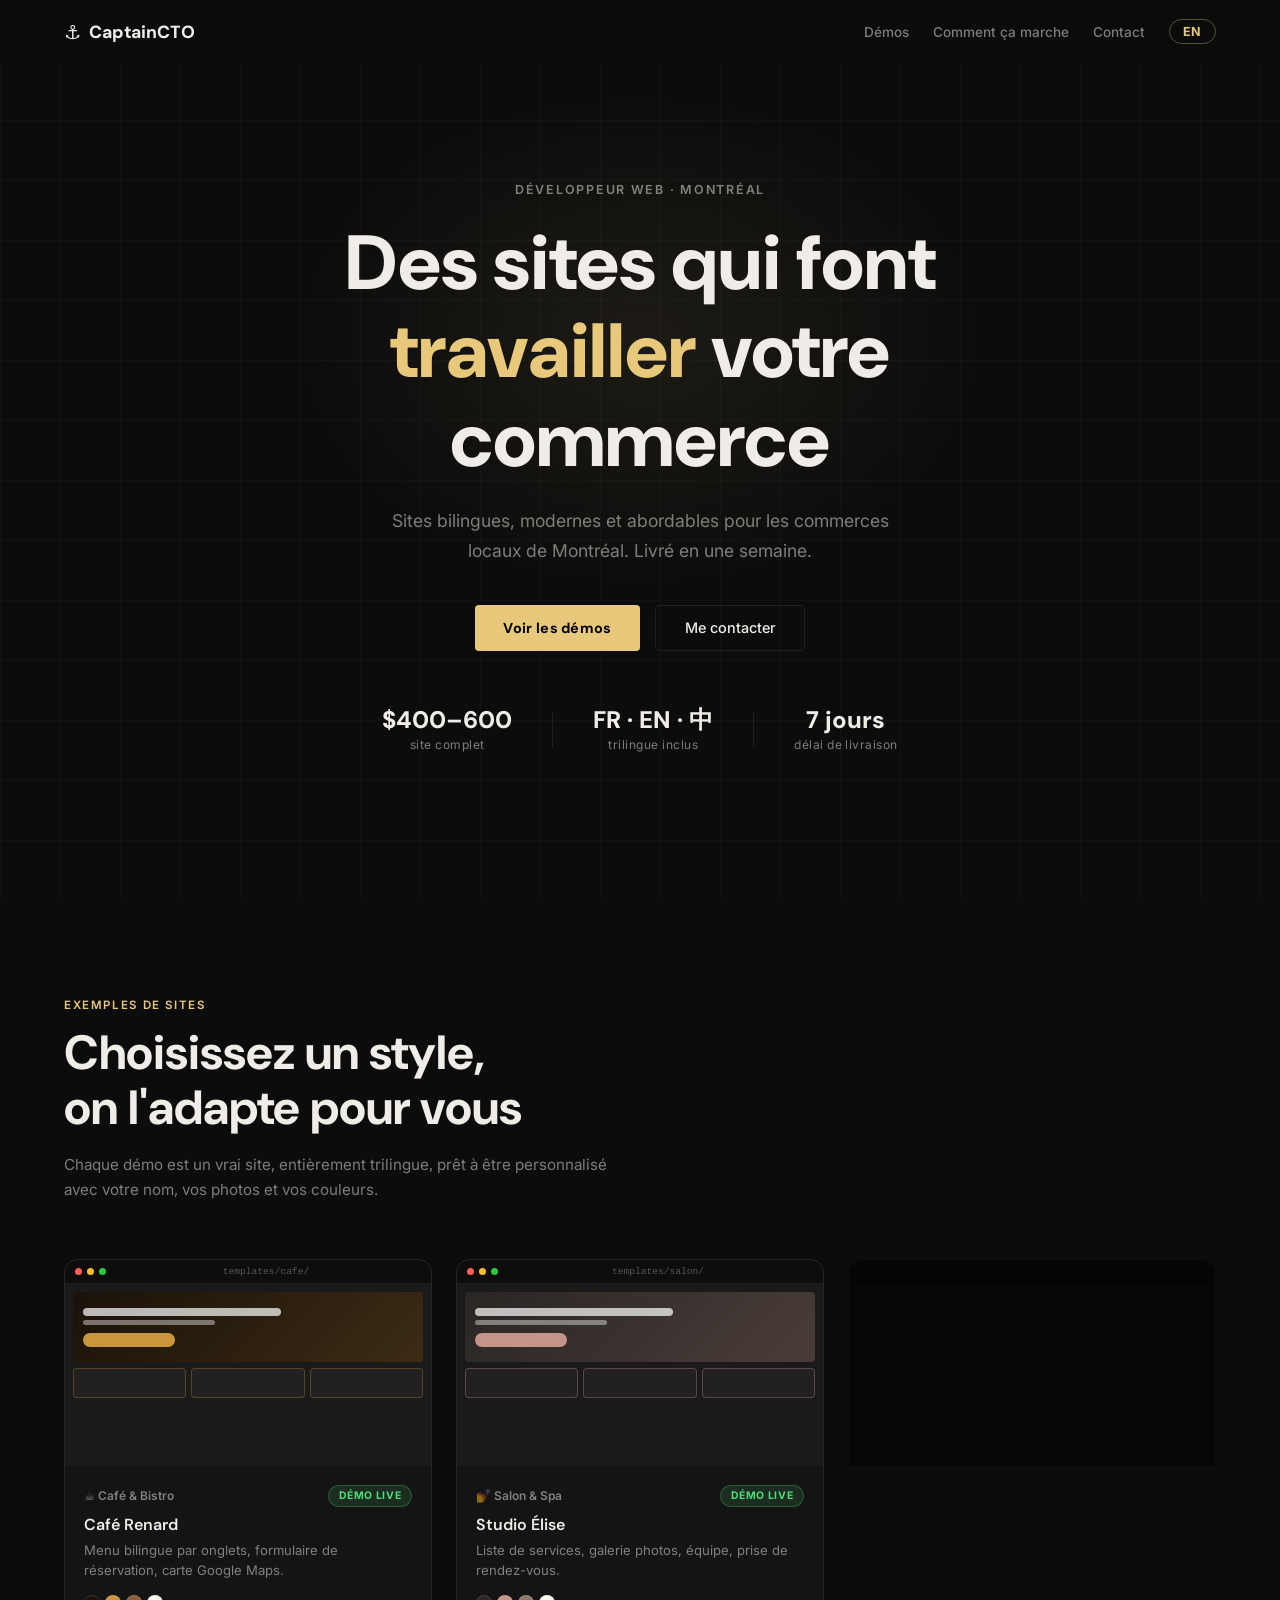
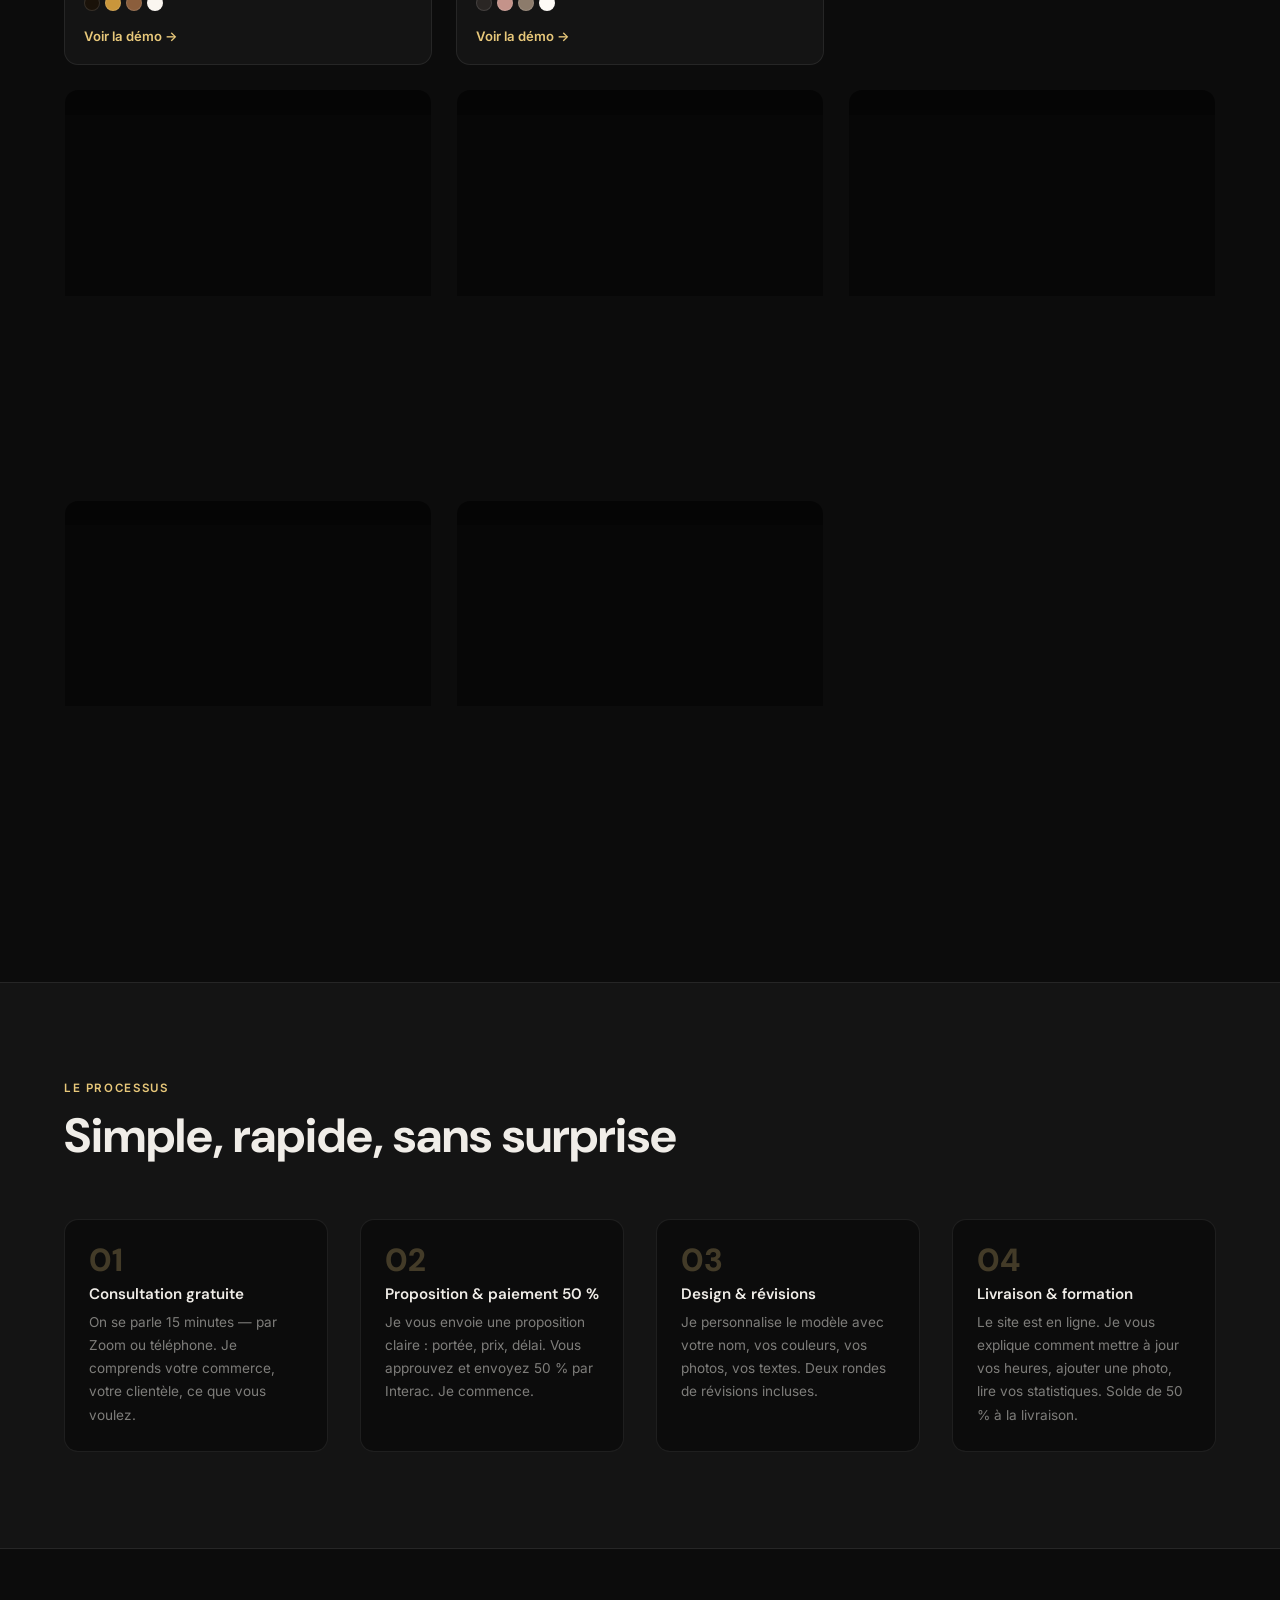
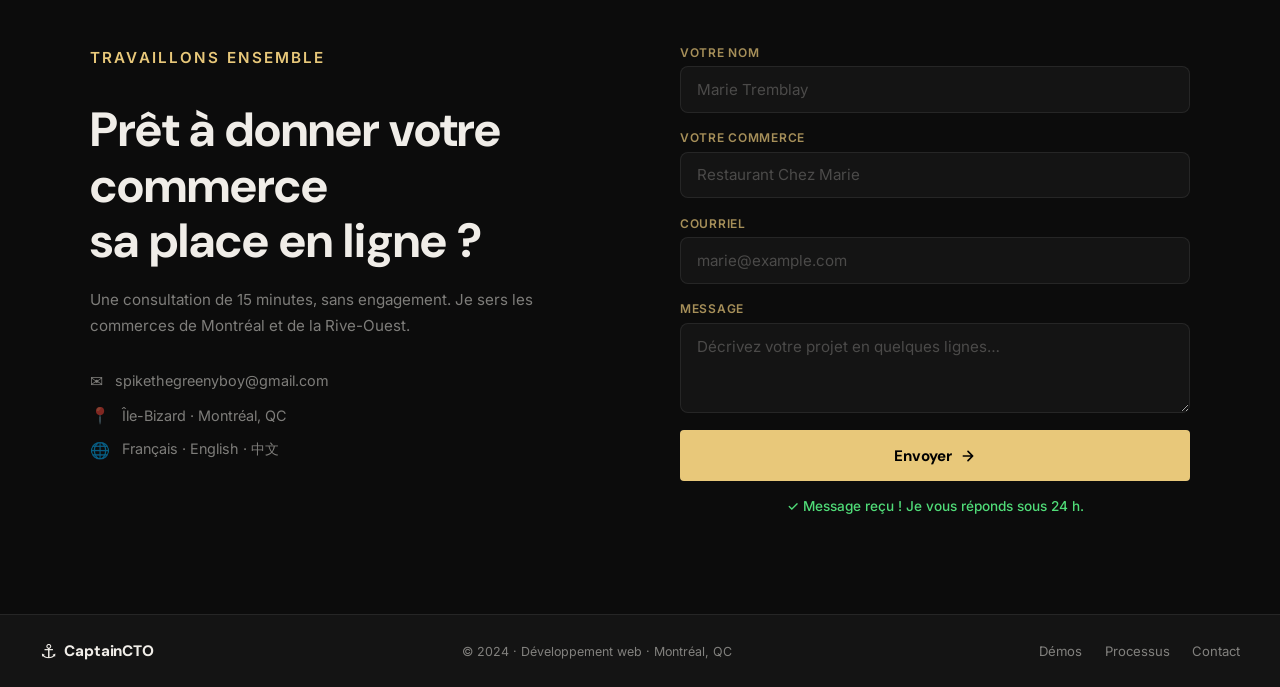
==== commit 7f993829: "font change" ====
--- a/index.html
+++ b/index.html
@@ -7,7 +7,7 @@
   <meta name="description" content="Sites web professionnels et abordables pour les commerces locaux de Montréal. Bilingues, modernes, livrés en une semaine.">
   <link rel="preconnect" href="https://fonts.googleapis.com">
   <link rel="preconnect" href="https://fonts.gstatic.com" crossorigin>
-  <link href="https://fonts.googleapis.com/css2?family=Syne:wght@400;600;700;800&family=Inter:wght@300;400;500;600&display=swap" rel="stylesheet">
+  <link href="https://fonts.googleapis.com/css2?family=DM+Sans:wght@400;500;600;700&family=Inter:wght@300;400;500;600&family=Noto+Sans+SC:wght@400;500;700&display=swap" rel="stylesheet">
   <link rel="stylesheet" href="css/styles.css">
 </head>
 <body>
--- a/css/styles.css
+++ b/css/styles.css
@@ -7,7 +7,7 @@
   --c-muted:    rgba(240,237,232,.5);
   --c-accent:   #E8C87A;
 
-  --ff-head:    'Syne', system-ui, sans-serif;
+  --ff-head:    'DM Sans', system-ui, sans-serif;
   --ff-body:    'Inter', system-ui, sans-serif;
 
   --nav-h:      64px;
@@ -16,6 +16,11 @@
 
   scroll-behavior: smooth;
   scroll-padding-top: var(--nav-h);
+}
+
+:root:lang(zh), :root:lang(zh-Hans) {
+  --ff-head: 'Noto Sans SC', sans-serif;
+  --ff-body: 'Noto Sans SC', sans-serif;
 }
 
 /* ─── RESET ───────────────────────────────────────────── */
@@ -178,12 +183,12 @@
   color: #000;
   font-weight: 700;
   font-size: .9rem;
-  border-radius: 50px;
+  border-radius: 4px;
   font-family: var(--ff-head);
   letter-spacing: .02em;
-  transition: opacity .2s, transform .15s;
-}
-.btn-primary:hover { opacity: .9; transform: translateY(-1px); }
+  transition: background .2s;
+}
+.btn-primary:hover { background: #d4b264; }
 
 .btn-ghost {
   display: inline-flex;
@@ -193,7 +198,7 @@
   color: var(--c-text);
   font-weight: 500;
   font-size: .9rem;
-  border-radius: 50px;
+  border-radius: 4px;
   transition: border-color .2s, background .2s;
 }
 .btn-ghost:hover { border-color: rgba(255,255,255,.3); background: rgba(255,255,255,.04); }
@@ -496,10 +501,10 @@
   font-family: var(--ff-head);
   font-size: .95rem;
   font-weight: 700;
-  border-radius: 8px;
-  transition: opacity .2s, transform .15s;
-}
-.btn-submit:hover { opacity: .9; transform: translateY(-1px); }
+  border-radius: 4px;
+  transition: background .2s;
+}
+.btn-submit:hover { background: #d4b264; }
 
 #form-success {
   margin-top: .9rem;
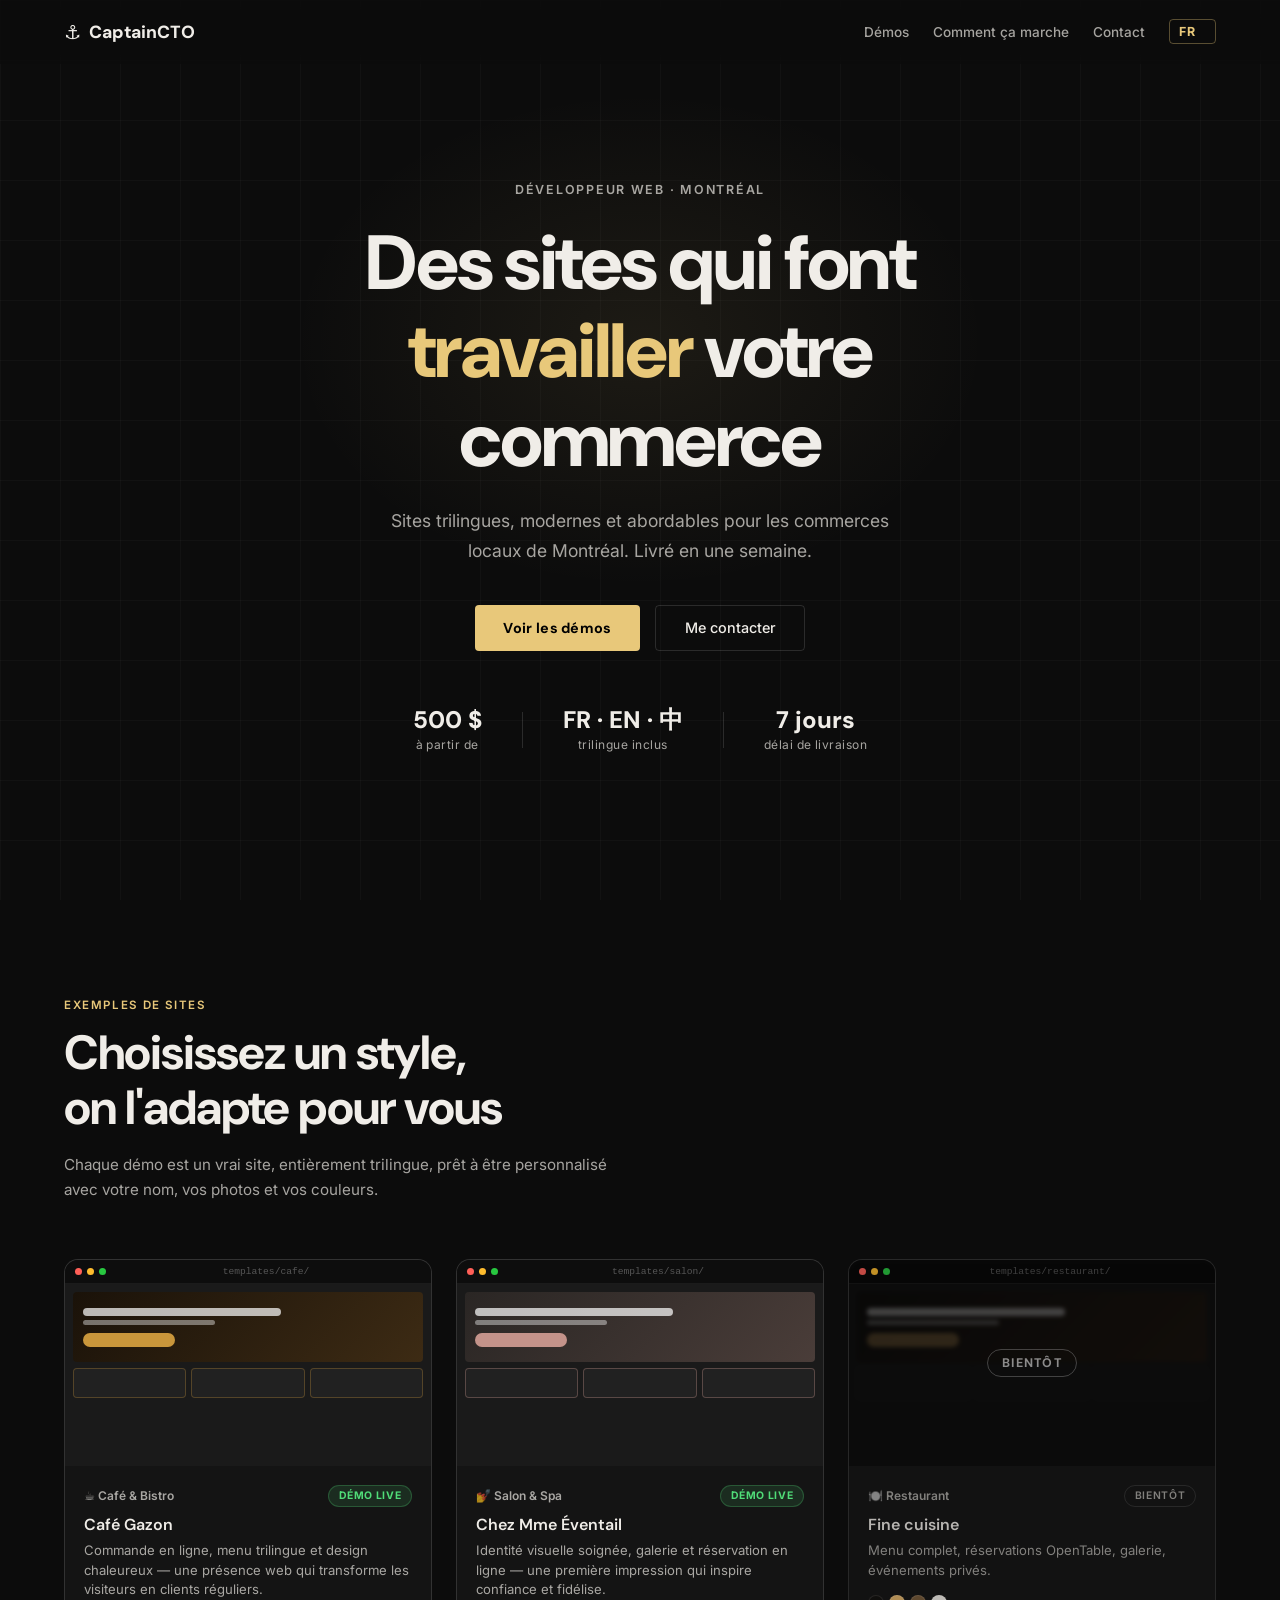
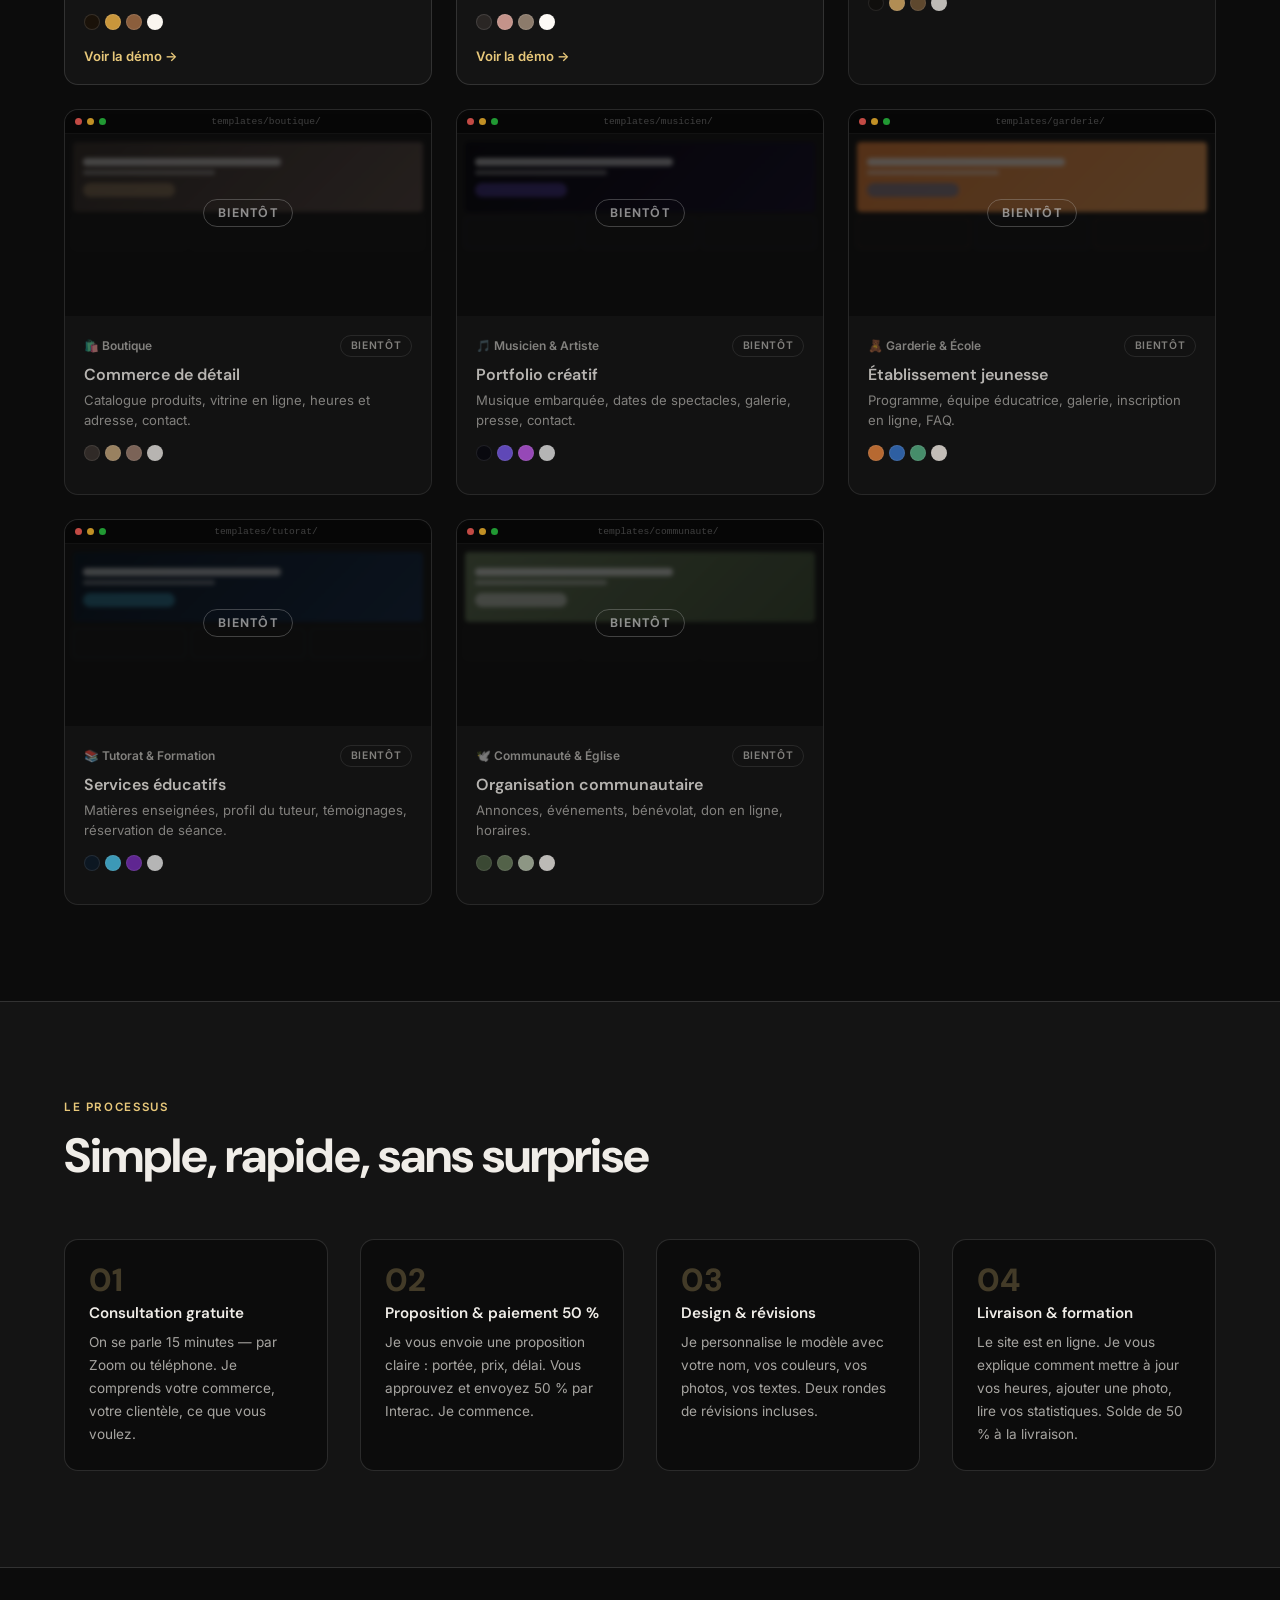
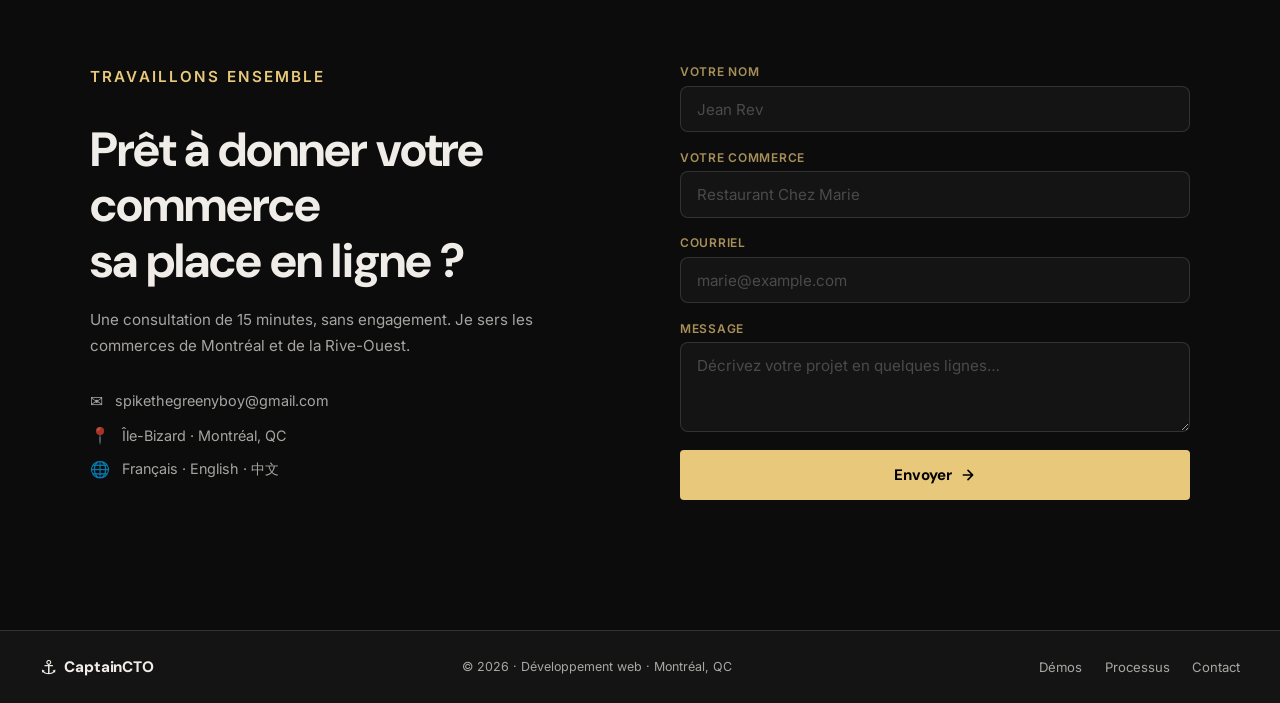
==== commit 91dbc536: "fix language bugs" ====
--- a/index.html
+++ b/index.html
@@ -4,7 +4,7 @@
   <meta charset="UTF-8">
   <meta name="viewport" content="width=device-width, initial-scale=1.0">
   <title>CaptainCTO — Sites web pour commerces locaux</title>
-  <meta name="description" content="Sites web professionnels et abordables pour les commerces locaux de Montréal. Bilingues, modernes, livrés en une semaine.">
+  <meta name="description" content="Sites web professionnels et abordables pour les commerces locaux de Montréal. Trilingues, modernes, livrés en une semaine.">
   <link rel="preconnect" href="https://fonts.googleapis.com">
   <link rel="preconnect" href="https://fonts.gstatic.com" crossorigin>
   <link href="https://fonts.googleapis.com/css2?family=DM+Sans:wght@400;500;600;700&family=Inter:wght@300;400;500;600&family=Noto+Sans+SC:wght@400;500;700&display=swap" rel="stylesheet">
@@ -23,7 +23,11 @@
         <a href="#templates" class="nav-link" data-fr="Démos"              data-en="Demos"    data-zh="示例">Démos</a>
         <a href="#how"       class="nav-link" data-fr="Comment ça marche"  data-en="How it works" data-zh="流程">Comment ça marche</a>
         <a href="#contact"   class="nav-link" data-fr="Contact"            data-en="Contact"  data-zh="联系">Contact</a>
-        <button id="lang-btn">EN</button>
+        <select id="lang-select" aria-label="Language">
+          <option value="fr">FR</option>
+          <option value="en">EN</option>
+          <option value="zh">中文</option>
+        </select>
       </div>
     </div>
   </nav>
@@ -41,8 +45,8 @@
           data-zh="让您的网站<br>真正<em>为您赚钱</em>">Des sites qui font<br><em>travailler</em> votre commerce</h1>
 
       <p class="hero-sub"
-         data-fr="Sites bilingues, modernes et abordables pour les commerces locaux de Montréal. Livré en une semaine."
-         data-en="Bilingual, modern, affordable websites for local Montréal businesses. Delivered in one week."
+         data-fr="Sites trilingues, modernes et abordables pour les commerces locaux de Montréal. Livré en une semaine."
+         data-en="Trilingual, modern, affordable websites for local Montréal businesses. Delivered in one week."
          data-zh="为蒙特利尔本地商家提供专业网站，现代、实惠，一周内交付。支持中、英、法三语。">Sites bilingues, modernes et abordables pour les commerces locaux de Montréal. Livré en une semaine.</p>
 
       <div class="hero-btns">
@@ -58,8 +62,8 @@
 
       <div class="hero-stats">
         <div class="stat">
-          <span class="stat-n">$400–600</span>
-          <span class="stat-l" data-fr="site complet" data-en="complete site" data-zh="完整网站">site complet</span>
+          <span class="stat-n">500 $</span>
+          <span class="stat-l" data-fr="à partir de" data-en="starting from" data-zh="起步价">à partir de</span>
         </div>
         <div class="stat-div"></div>
         <div class="stat">
@@ -68,7 +72,7 @@
         </div>
         <div class="stat-div"></div>
         <div class="stat">
-          <span class="stat-n">7 jours</span>
+          <span class="stat-n" data-fr="7 jours" data-en="7 days" data-zh="7天">7 jours</span>
           <span class="stat-l" data-fr="délai de livraison" data-en="delivery time" data-zh="交付时间">délai de livraison</span>
         </div>
       </div>
@@ -115,10 +119,10 @@
               <span class="card-type" data-fr="☕ Café &amp; Bistro" data-en="☕ Café &amp; Bistro" data-zh="☕ 咖啡馆 &amp; 小餐馆">☕ Café &amp; Bistro</span>
               <span class="badge-live" data-fr="Démo live" data-en="Live demo" data-zh="在线示例">Démo live</span>
             </div>
-            <h3>Café Renard</h3>
-            <p data-fr="Menu bilingue par onglets, formulaire de réservation, carte Google Maps."
-               data-en="Bilingual tabbed menu, reservation form, Google Maps embed."
-               data-zh="多语言标签菜单、预订表单、谷歌地图嵌入。">Menu bilingue par onglets, formulaire de réservation, carte Google Maps.</p>
+            <h3>Café Gazon</h3>
+            <p data-fr="Commande en ligne, menu trilingue et design chaleureux — une présence web qui transforme les visiteurs en clients réguliers."
+               data-en="Online ordering, trilingual menu, warm design — a web presence that turns first-time visitors into regulars."
+               data-zh="在线点餐、三语菜单、温馨设计——将访客转化为回头客。">Commande en ligne, menu trilingue et design chaleureux — une présence web qui transforme les visiteurs en clients réguliers.</p>
             <div class="palette">
               <span style="background:#1a1209" title="Espresso"></span>
               <span style="background:#c9963b" title="Gold"></span>
@@ -154,10 +158,10 @@
               <span class="card-type" data-fr="💅 Salon &amp; Spa" data-en="💅 Salon &amp; Spa" data-zh="💅 美发沙龙 &amp; 水疗">💅 Salon &amp; Spa</span>
               <span class="badge-live" data-fr="Démo live" data-en="Live demo" data-zh="在线示例">Démo live</span>
             </div>
-            <h3>Studio Élise</h3>
-            <p data-fr="Liste de services, galerie photos, équipe, prise de rendez-vous."
-               data-en="Service list, photo gallery, team section, appointment booking."
-               data-zh="服务列表、图片展示、团队介绍、在线预约。">Liste de services, galerie photos, équipe, prise de rendez-vous.</p>
+            <h3>Chez Mme Éventail</h3>
+            <p data-fr="Identité visuelle soignée, galerie et réservation en ligne — une première impression qui inspire confiance et fidélise."
+               data-en="Polished visual identity, gallery, and online booking — a first impression that builds trust and keeps clients coming back."
+               data-zh="精致视觉形象、图库及在线预约——一眼建立信任，留住客户。">Identité visuelle soignée, galerie et réservation en ligne — une première impression qui inspire confiance et fidélise.</p>
             <div class="palette">
               <span style="background:#2A2624" title="Charcoal"></span>
               <span style="background:#C4938A" title="Rose"></span>
@@ -385,7 +389,7 @@
       <form id="contact-form" action="https://formspree.io/f/YOUR_FORM_ID" method="POST" novalidate>
         <div class="form-group">
           <label for="c-name"    data-fr="Votre nom"      data-en="Your name"     data-zh="您的姓名">Votre nom</label>
-          <input type="text"  id="c-name"    name="name"     required placeholder="Marie Tremblay">
+          <input type="text"  id="c-name"    name="name"     required data-fr="Jean Rev" data-en="John Rev" data-zh="简睿" placeholder="Jean Rev">
         </div>
         <div class="form-group">
           <label for="c-biz"     data-fr="Votre commerce" data-en="Your business" data-zh="您的商铺">Votre commerce</label>
@@ -408,9 +412,9 @@
           <svg width="16" height="16" viewBox="0 0 24 24" fill="none" stroke="currentColor" stroke-width="2.5" stroke-linecap="round" stroke-linejoin="round"><path d="M5 12h14M12 5l7 7-7 7"/></svg>
         </button>
         <p id="form-success"
-           data-fr="✓ Message reçu ! Je vous réponds sous 24 h."
-           data-en="✓ Message received! I'll reply within 24 h."
-           data-zh="✓ 已收到消息！我将在24小时内回复。"></p>
+           data-ok-fr="✓ Message reçu ! Je vous réponds sous 24 h."
+           data-ok-en="✓ Message received! I'll reply within 24 h."
+           data-ok-zh="✓ 已收到消息！我将在24小时内回复。"></p>
       </form>
     </div>
   </section>
@@ -423,9 +427,9 @@
         <span class="logo-name">CaptainCTO</span>
       </div>
       <p class="footer-copy"
-         data-fr="© 2024 · Développement web · Montréal, QC"
-         data-en="© 2024 · Web development · Montréal, QC"
-         data-zh="© 2024 · 网页开发 · 蒙特利尔, 魁北克">© 2024 · Développement web · Montréal, QC</p>
+         data-fr="© 2026 · Développement web · Montréal, QC"
+         data-en="© 2026 · Web development · Montréal, QC"
+         data-zh="© 2026 · 网页开发 · 蒙特利尔, 魁北克">© 2026 · Développement web · Montréal, QC</p>
       <nav class="footer-nav">
         <a href="#templates" data-fr="Démos"     data-en="Demos"    data-zh="示例">Démos</a>
         <a href="#how"       data-fr="Processus" data-en="Process"  data-zh="流程">Processus</a>
--- a/css/styles.css
+++ b/css/styles.css
@@ -2,9 +2,9 @@
 :root {
   --c-bg:       #0C0C0C;
   --c-surface:  #141414;
-  --c-border:   rgba(255,255,255,.08);
+  --c-border:   rgba(255,255,255,.13);
   --c-text:     #F0EDE8;
-  --c-muted:    rgba(240,237,232,.5);
+  --c-muted:    rgba(240,237,232,.68);
   --c-accent:   #E8C87A;
 
   --ff-head:    'DM Sans', system-ui, sans-serif;
@@ -40,8 +40,8 @@
   overflow-x: hidden;
 }
 h1, h2, h3 { font-family: var(--ff-head); line-height: 1.15; }
-h1 { font-size: clamp(2.4rem, 6vw, 4.8rem); font-weight: 800; }
-h2 { font-size: clamp(1.9rem, 4vw, 3rem); font-weight: 700; }
+h1 { font-size: clamp(2.4rem, 6vw, 4.8rem); font-weight: 800; letter-spacing: -.03em; }
+h2 { font-size: clamp(1.9rem, 4vw, 3rem); font-weight: 700; letter-spacing: -.02em; }
 h3 { font-size: 1rem; font-weight: 600; }
 p  { line-height: 1.7; color: var(--c-muted); }
 
@@ -98,17 +98,22 @@
 }
 .nav-link:hover { color: var(--c-text); }
 
-#lang-btn {
+#lang-select {
   font-size: .78rem;
   font-weight: 700;
   letter-spacing: .06em;
   color: var(--c-accent);
   border: 1.5px solid rgba(232,200,122,.35);
-  border-radius: 50px;
-  padding: .28rem .8rem;
-  transition: background .2s, color .2s;
-}
-#lang-btn:hover { background: var(--c-accent); color: #000; border-color: var(--c-accent); }
+  border-radius: 4px;
+  padding: .28rem .6rem;
+  background: transparent;
+  appearance: none;
+  -webkit-appearance: none;
+  cursor: pointer;
+  transition: background .2s, color .2s, border-color .2s;
+}
+#lang-select:hover { background: var(--c-accent); color: #000; border-color: var(--c-accent); }
+#lang-select option { background: #141414; color: #F0EDE8; }
 
 /* ─── HERO ────────────────────────────────────────────── */
 #hero {
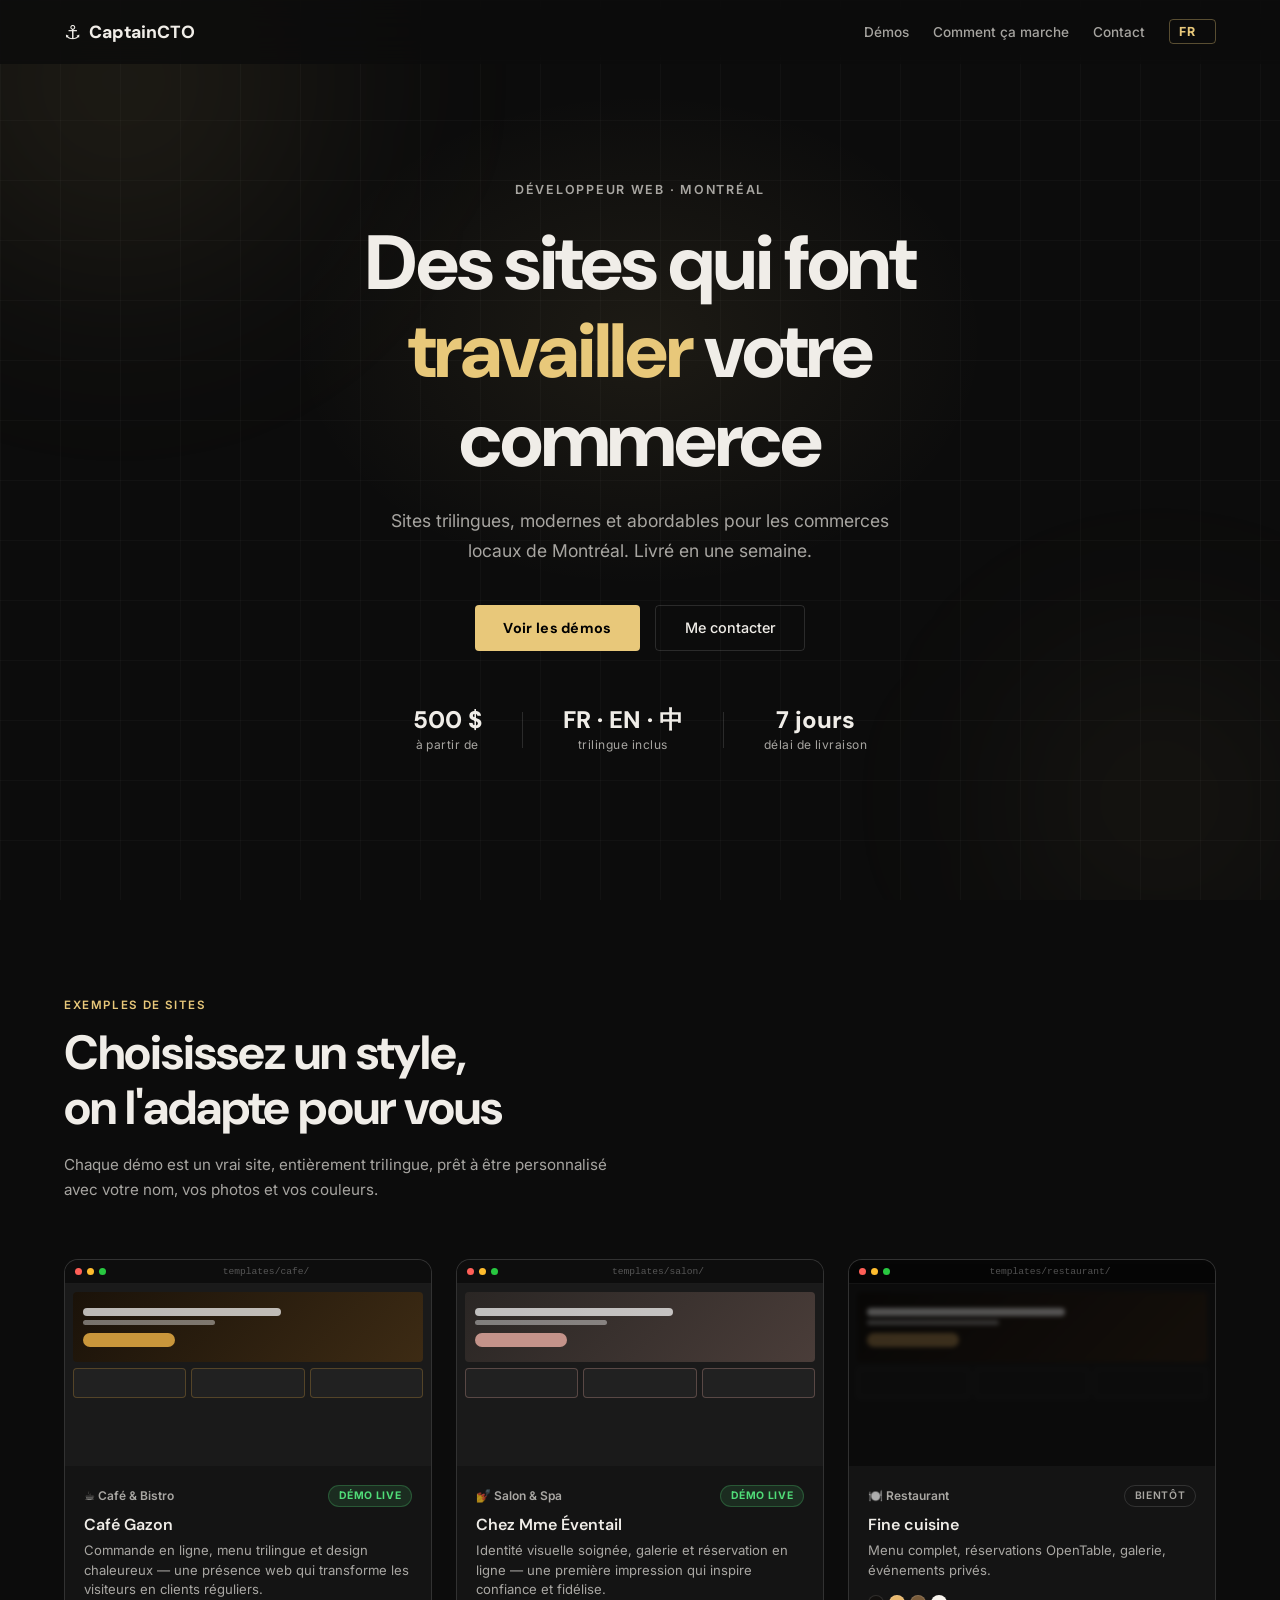
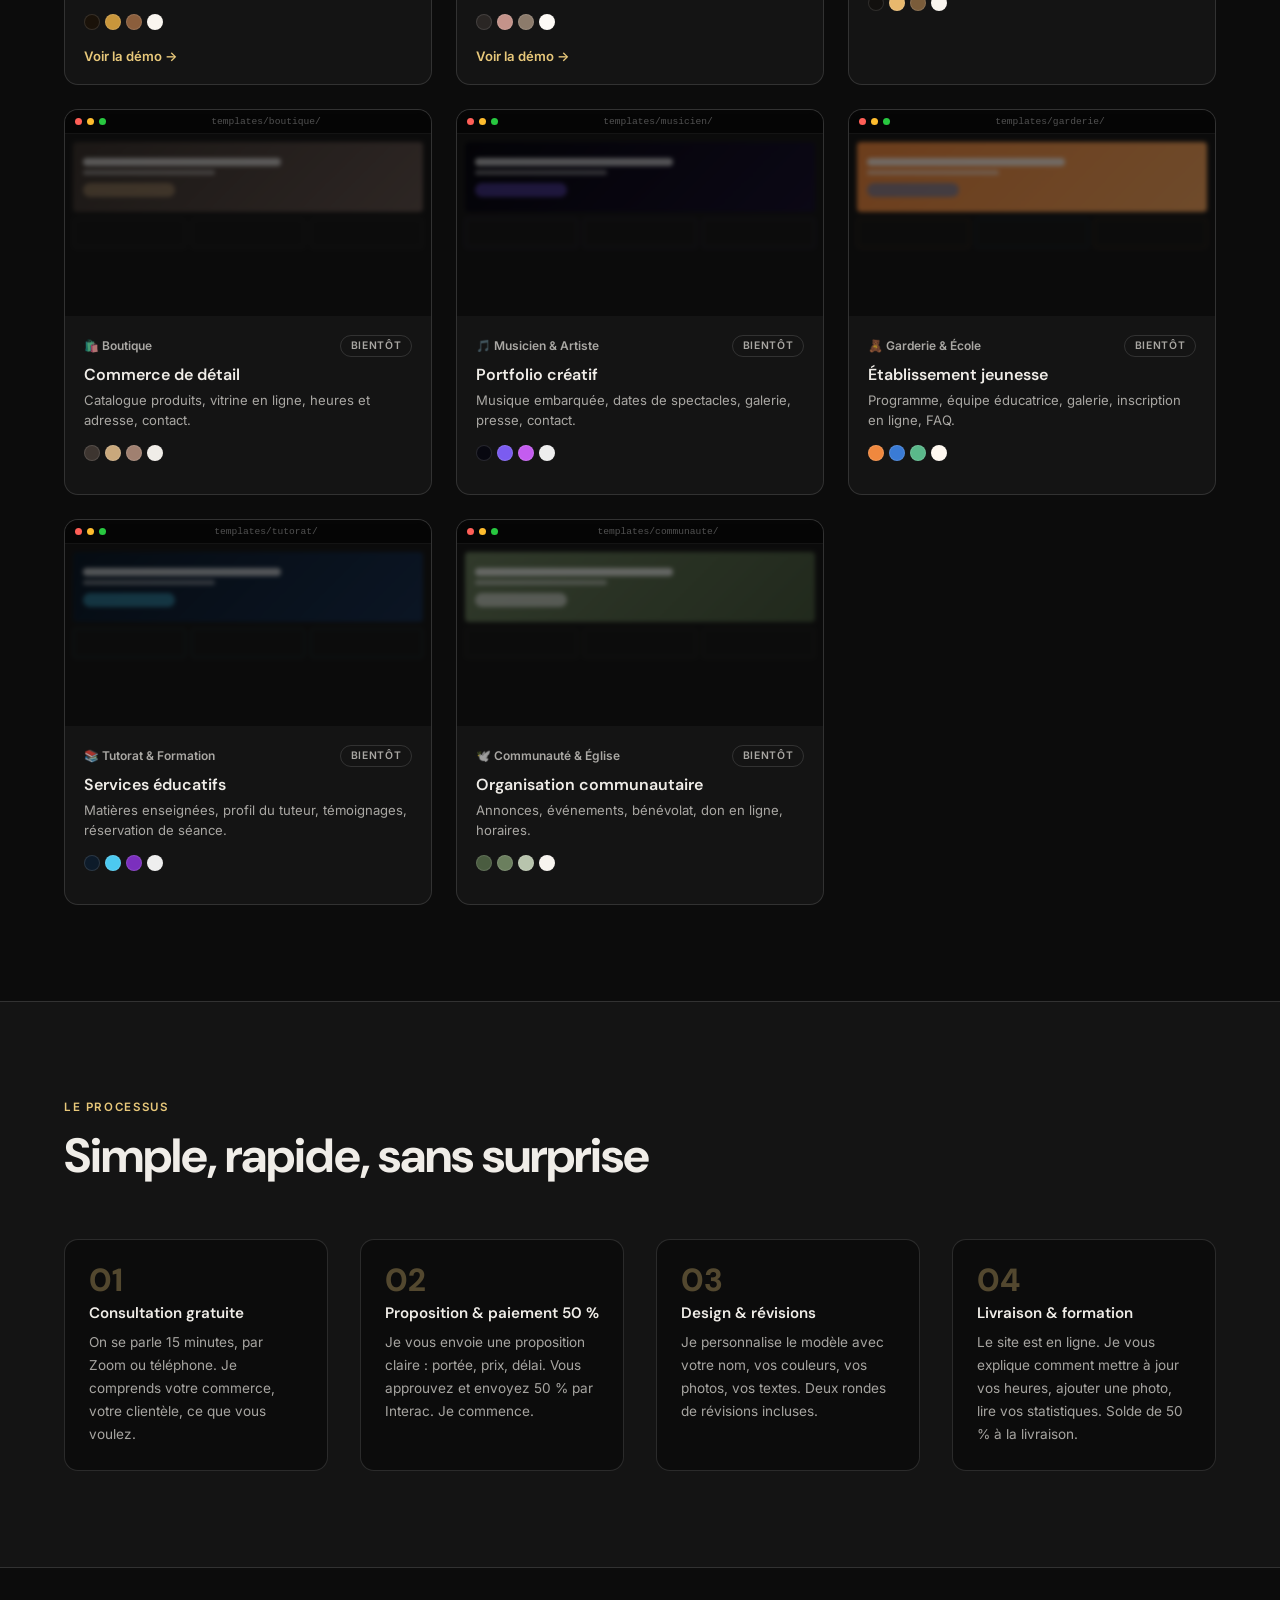
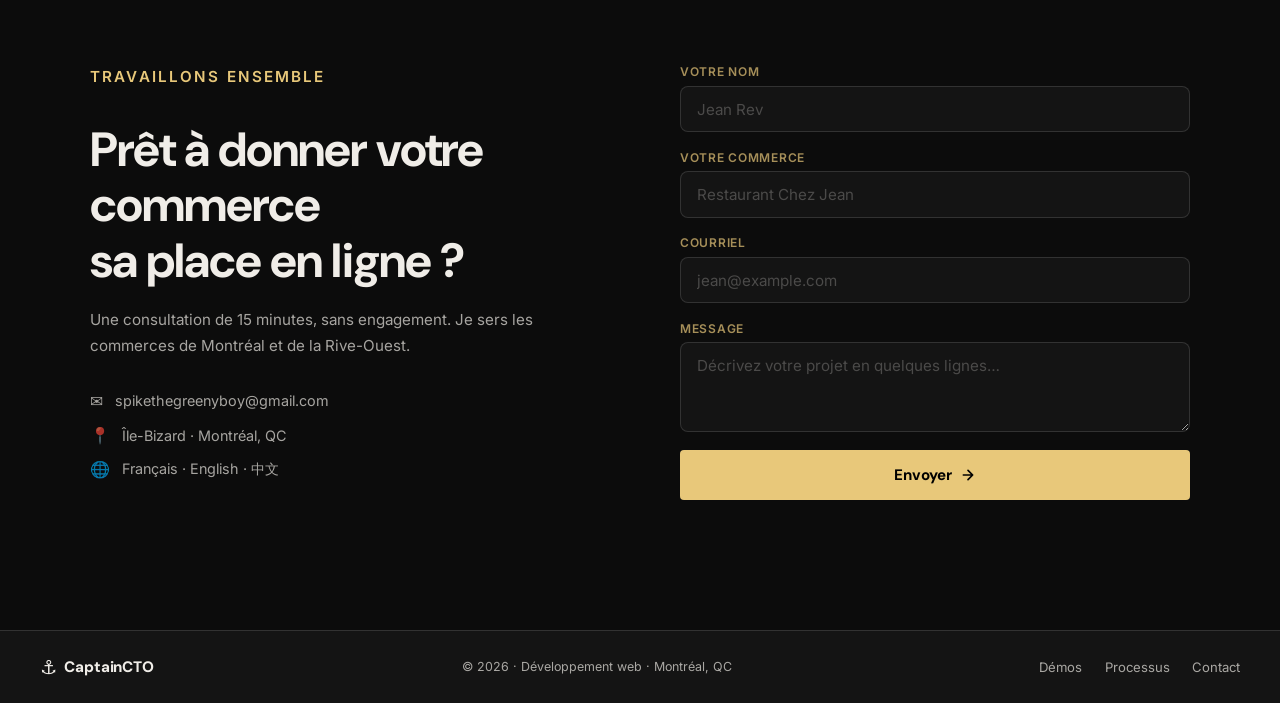
==== commit 634f33d1: "Jean rev fixes and animations" ====
--- a/index.html
+++ b/index.html
@@ -28,12 +28,22 @@
           <option value="en">EN</option>
           <option value="zh">中文</option>
         </select>
-      </div>
+        <button class="nav-hamburger" id="nav-hamburger" aria-label="Menu" aria-expanded="false">
+          <span></span><span></span><span></span>
+        </button>
+      </div>
+    </div>
+    <div class="main-mobile-menu" id="main-mobile-menu">
+      <a href="#templates" data-fr="Démos"             data-en="Demos"        data-zh="示例">Démos</a>
+      <a href="#how"       data-fr="Comment ça marche" data-en="How it works" data-zh="流程">Comment ça marche</a>
+      <a href="#contact"   data-fr="Contact"           data-en="Contact"      data-zh="联系">Contact</a>
     </div>
   </nav>
 
   <!-- ── HERO ──────────────────────────────────────────── -->
   <header id="hero">
+    <div class="hero-orb hero-orb-1"></div>
+    <div class="hero-orb hero-orb-2"></div>
     <div class="hero-inner">
       <p class="eyebrow"
          data-fr="Développeur web · Montréal"
@@ -47,7 +57,7 @@
       <p class="hero-sub"
          data-fr="Sites trilingues, modernes et abordables pour les commerces locaux de Montréal. Livré en une semaine."
          data-en="Trilingual, modern, affordable websites for local Montréal businesses. Delivered in one week."
-         data-zh="为蒙特利尔本地商家提供专业网站，现代、实惠，一周内交付。支持中、英、法三语。">Sites bilingues, modernes et abordables pour les commerces locaux de Montréal. Livré en une semaine.</p>
+         data-zh="为蒙特利尔本地商家提供专业网站，现代、实惠，一周内交付。支持中、英、法三语。">Sites trilingues, modernes et abordables pour les commerces locaux de Montréal. Livré en une semaine.</p>
 
       <div class="hero-btns">
         <a href="#templates" class="btn-primary"
@@ -328,9 +338,9 @@
         <div class="step">
           <span class="step-n">01</span>
           <h3 data-fr="Consultation gratuite" data-en="Free consultation" data-zh="免费咨询">Consultation gratuite</h3>
-          <p data-fr="On se parle 15 minutes — par Zoom ou téléphone. Je comprends votre commerce, votre clientèle, ce que vous voulez."
-             data-en="We talk 15 minutes — by Zoom or phone. I understand your business, your clients, what you need."
-             data-zh="15分钟视频通话或电话沟通，了解您的业务、客户群体和需求。">On se parle 15 minutes — par Zoom ou téléphone. Je comprends votre commerce, votre clientèle, ce que vous voulez.</p>
+          <p data-fr="On se parle 15 minutes, par Zoom ou téléphone. Je comprends votre commerce, votre clientèle, ce que vous voulez."
+             data-en="We talk 15 minutes, by Zoom or phone. I understand your business, your clients, what you need."
+             data-zh="15分钟视频通话或电话沟通，了解您的业务、客户群体和需求。">On se parle 15 minutes, par Zoom ou téléphone. Je comprends votre commerce, votre clientèle, ce que vous voulez.</p>
         </div>
         <div class="step">
           <span class="step-n">02</span>
@@ -393,11 +403,11 @@
         </div>
         <div class="form-group">
           <label for="c-biz"     data-fr="Votre commerce" data-en="Your business" data-zh="您的商铺">Votre commerce</label>
-          <input type="text"  id="c-biz"     name="business" placeholder="Restaurant Chez Marie">
+          <input type="text"  id="c-biz"     name="business" placeholder="Restaurant Chez Jean">
         </div>
         <div class="form-group">
           <label for="c-email"   data-fr="Courriel"       data-en="Email"         data-zh="电子邮件">Courriel</label>
-          <input type="email" id="c-email"   name="email"    required placeholder="marie@example.com">
+          <input type="email" id="c-email"   name="email"    required placeholder="jean@example.com">
         </div>
         <div class="form-group">
           <label for="c-message" data-fr="Message"        data-en="Message"       data-zh="留言">Message</label>
--- a/css/styles.css
+++ b/css/styles.css
@@ -546,17 +546,147 @@
 .footer-nav a { font-size: .82rem; color: var(--c-muted); transition: color .2s; }
 .footer-nav a:hover { color: var(--c-text); }
 
+/* ─── ANIMATIONS ──────────────────────────────────────── */
+@keyframes fadeUp {
+  from { opacity: 0; transform: translateY(28px); }
+  to   { opacity: 1; transform: translateY(0); }
+}
+@keyframes float {
+  0%, 100% { transform: translateY(0); }
+  50%       { transform: translateY(-22px); }
+}
+@keyframes pulse-glow {
+  0%, 100% { box-shadow: 0 0 0 0 rgba(80,220,120,.3); }
+  50%       { box-shadow: 0 0 0 6px rgba(80,220,120,0); }
+}
+
+/* Hero orbs */
+.hero-orb {
+  position: absolute;
+  border-radius: 50%;
+  pointer-events: none;
+  filter: blur(90px);
+}
+.hero-orb-1 {
+  width: 600px; height: 600px;
+  background: radial-gradient(circle, rgba(232,200,122,.11) 0%, transparent 70%);
+  top: -220px; left: -180px;
+  animation: float 18s ease-in-out infinite;
+}
+.hero-orb-2 {
+  width: 440px; height: 440px;
+  background: radial-gradient(circle, rgba(232,200,122,.07) 0%, transparent 70%);
+  bottom: -120px; right: -100px;
+  animation: float 22s ease-in-out infinite reverse;
+}
+
+/* Hero entrance stagger */
+.hero-inner > * {
+  opacity: 0;
+  animation: fadeUp .75s var(--ease-out) forwards;
+}
+.hero-inner .eyebrow    { animation-delay: .05s; }
+.hero-inner h1          { animation-delay: .2s; }
+.hero-inner .hero-sub   { animation-delay: .35s; }
+.hero-inner .hero-btns  { animation-delay: .5s; }
+.hero-inner .hero-stats { animation-delay: .65s; }
+
+/* Live badge pulse */
+.badge-live { animation: pulse-glow 2.5s ease-in-out infinite; }
+
+/* Scroll reveal (only active when JS is available) */
+.js-enabled .reveal {
+  opacity: 0;
+  transform: translateY(28px);
+  transition: opacity .65s var(--ease-out), transform .65s var(--ease-out);
+}
+.js-enabled .reveal.in-view { opacity: 1; transform: none; }
+
+/* Card glow on hover */
+.tpl-card.live:hover {
+  box-shadow: 0 0 0 1px rgba(232,200,122,.18), 0 20px 56px rgba(0,0,0,.55);
+}
+
+/* Step number slightly more visible */
+.step-n { color: rgba(232,200,122,.32); }
+
+/* Main-page hamburger */
+.nav-hamburger {
+  display: none;
+  flex-direction: column;
+  justify-content: center;
+  gap: 5px;
+  width: 40px; height: 40px;
+  background: none;
+  border: none;
+  cursor: pointer;
+  padding: .5rem;
+  margin-left: .5rem;
+}
+.nav-hamburger span {
+  display: block;
+  width: 22px; height: 2px;
+  background: var(--c-text);
+  border-radius: 2px;
+  transition: transform .25s var(--ease-out), opacity .2s;
+}
+.nav-hamburger.open span:nth-child(1) { transform: translateY(7px) rotate(45deg); }
+.nav-hamburger.open span:nth-child(2) { opacity: 0; transform: scaleX(0); }
+.nav-hamburger.open span:nth-child(3) { transform: translateY(-7px) rotate(-45deg); }
+
+.main-mobile-menu {
+  display: none;
+  flex-direction: column;
+  background: rgba(12,12,12,.97);
+  backdrop-filter: blur(16px);
+  -webkit-backdrop-filter: blur(16px);
+  border-bottom: 1px solid var(--c-border);
+  padding: .5rem 1.5rem 1.2rem;
+}
+.main-mobile-menu.open { display: flex; }
+.main-mobile-menu a {
+  padding: .85rem 0;
+  font-size: 1rem;
+  font-weight: 500;
+  color: var(--c-muted);
+  border-bottom: 1px solid var(--c-border);
+  transition: color .2s;
+}
+.main-mobile-menu a:last-child { border-bottom: none; }
+.main-mobile-menu a:hover { color: var(--c-text); }
+
 /* ─── RESPONSIVE ──────────────────────────────────────── */
+@media (max-width: 1024px) {
+  .templates-grid { grid-template-columns: repeat(auto-fill, minmax(280px, 1fr)); }
+}
+
 @media (max-width: 900px) {
   .contact-inner { grid-template-columns: 1fr; gap: 3rem; }
   .nav-actions .nav-link { display: none; }
+  .nav-hamburger { display: flex; }
+}
+
+@media (max-width: 768px) {
+  .section-inner { padding: 4.5rem 1.25rem; }
+  #contact { padding: 4.5rem 1.25rem; }
+  h2 { font-size: clamp(1.6rem, 5vw, 2.4rem); }
 }
 
 @media (max-width: 600px) {
-  .hero-stats { gap: 1.5rem; }
+  .hero-stats { gap: 1.2rem; }
   .stat-div   { display: none; }
+  .stat-n     { font-size: 1.25rem; }
   .templates-grid { grid-template-columns: 1fr; }
   .steps      { grid-template-columns: 1fr; }
   .footer-inner { flex-direction: column; text-align: center; }
   .footer-nav { justify-content: center; }
-}
+  .btn-primary, .btn-ghost { width: 100%; justify-content: center; }
+  .hero-btns { flex-direction: column; align-items: stretch; padding: 0 1rem; }
+  .nav-inner { padding: 0 1rem; }
+}
+
+@media (max-width: 400px) {
+  h1 { font-size: clamp(2rem, 9vw, 2.4rem); }
+  .section-inner { padding: 3.5rem 1rem; }
+  #contact { padding: 3.5rem 1rem; }
+}
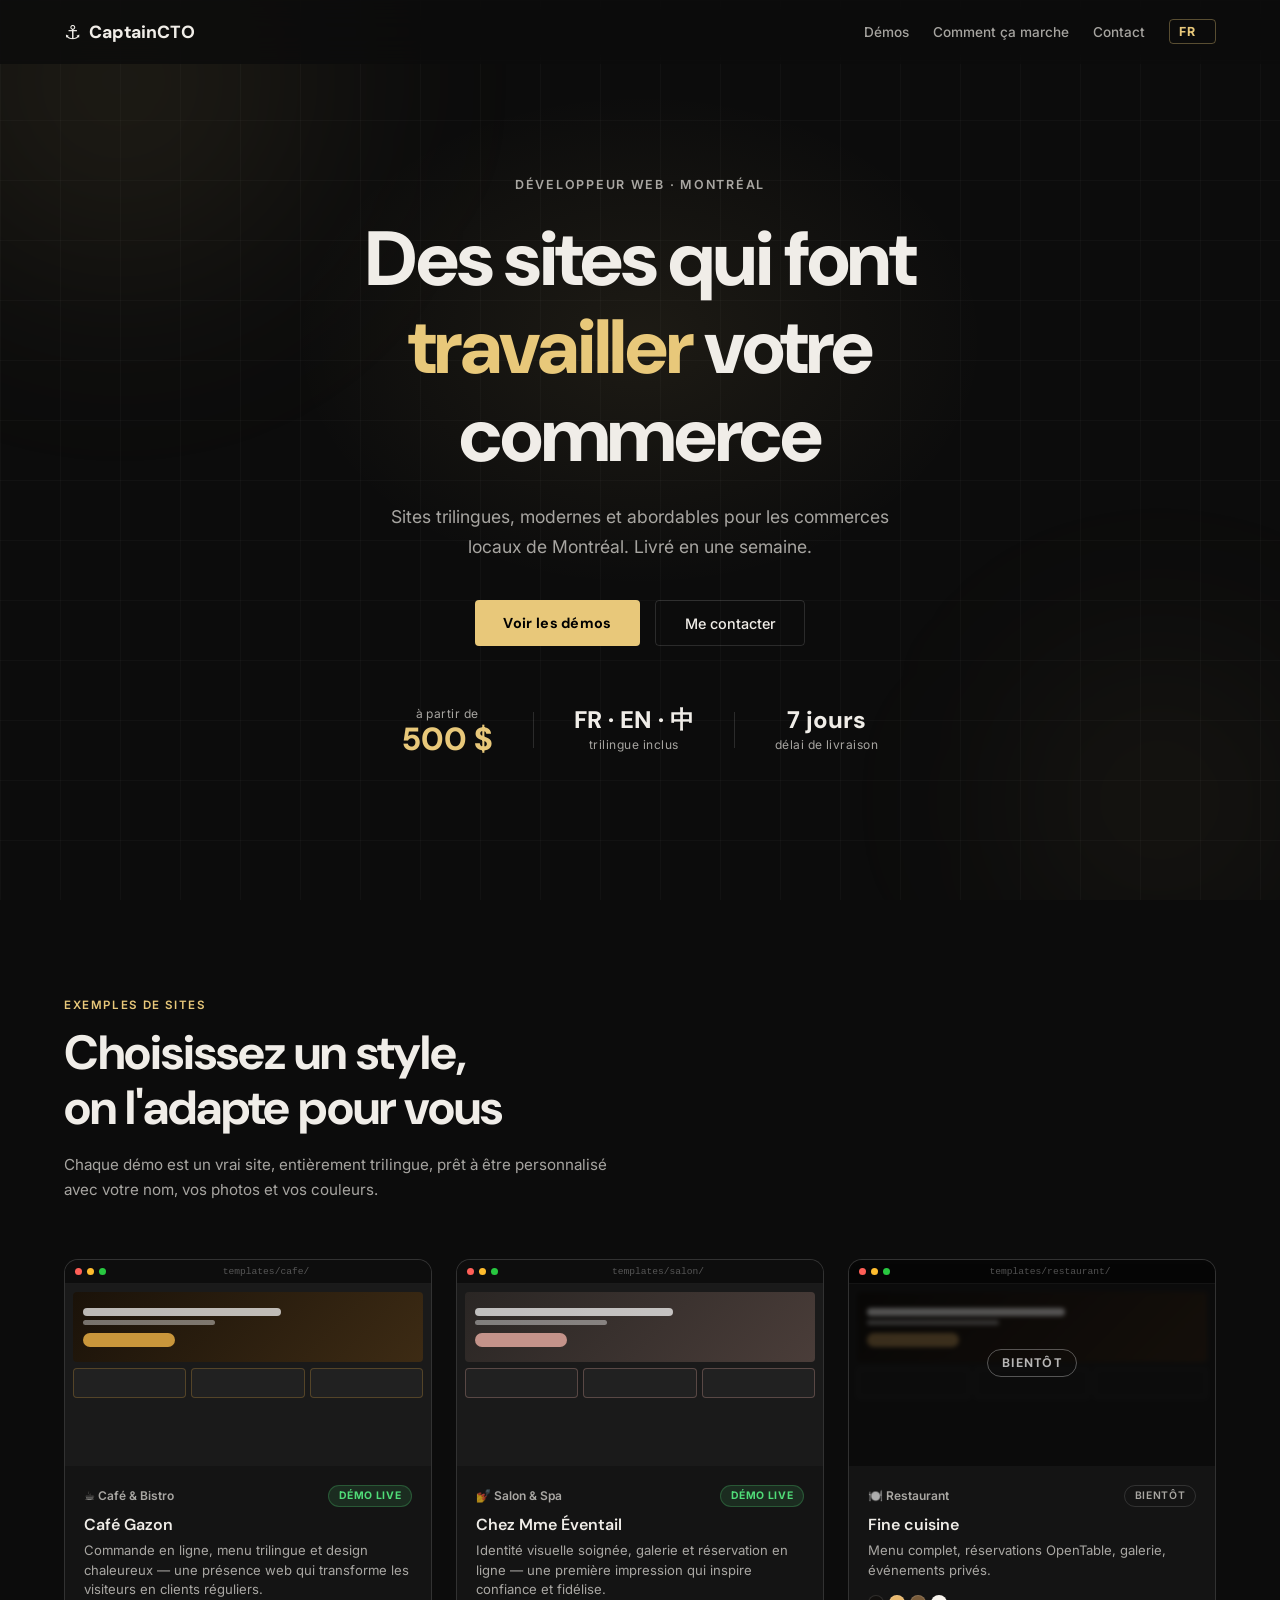
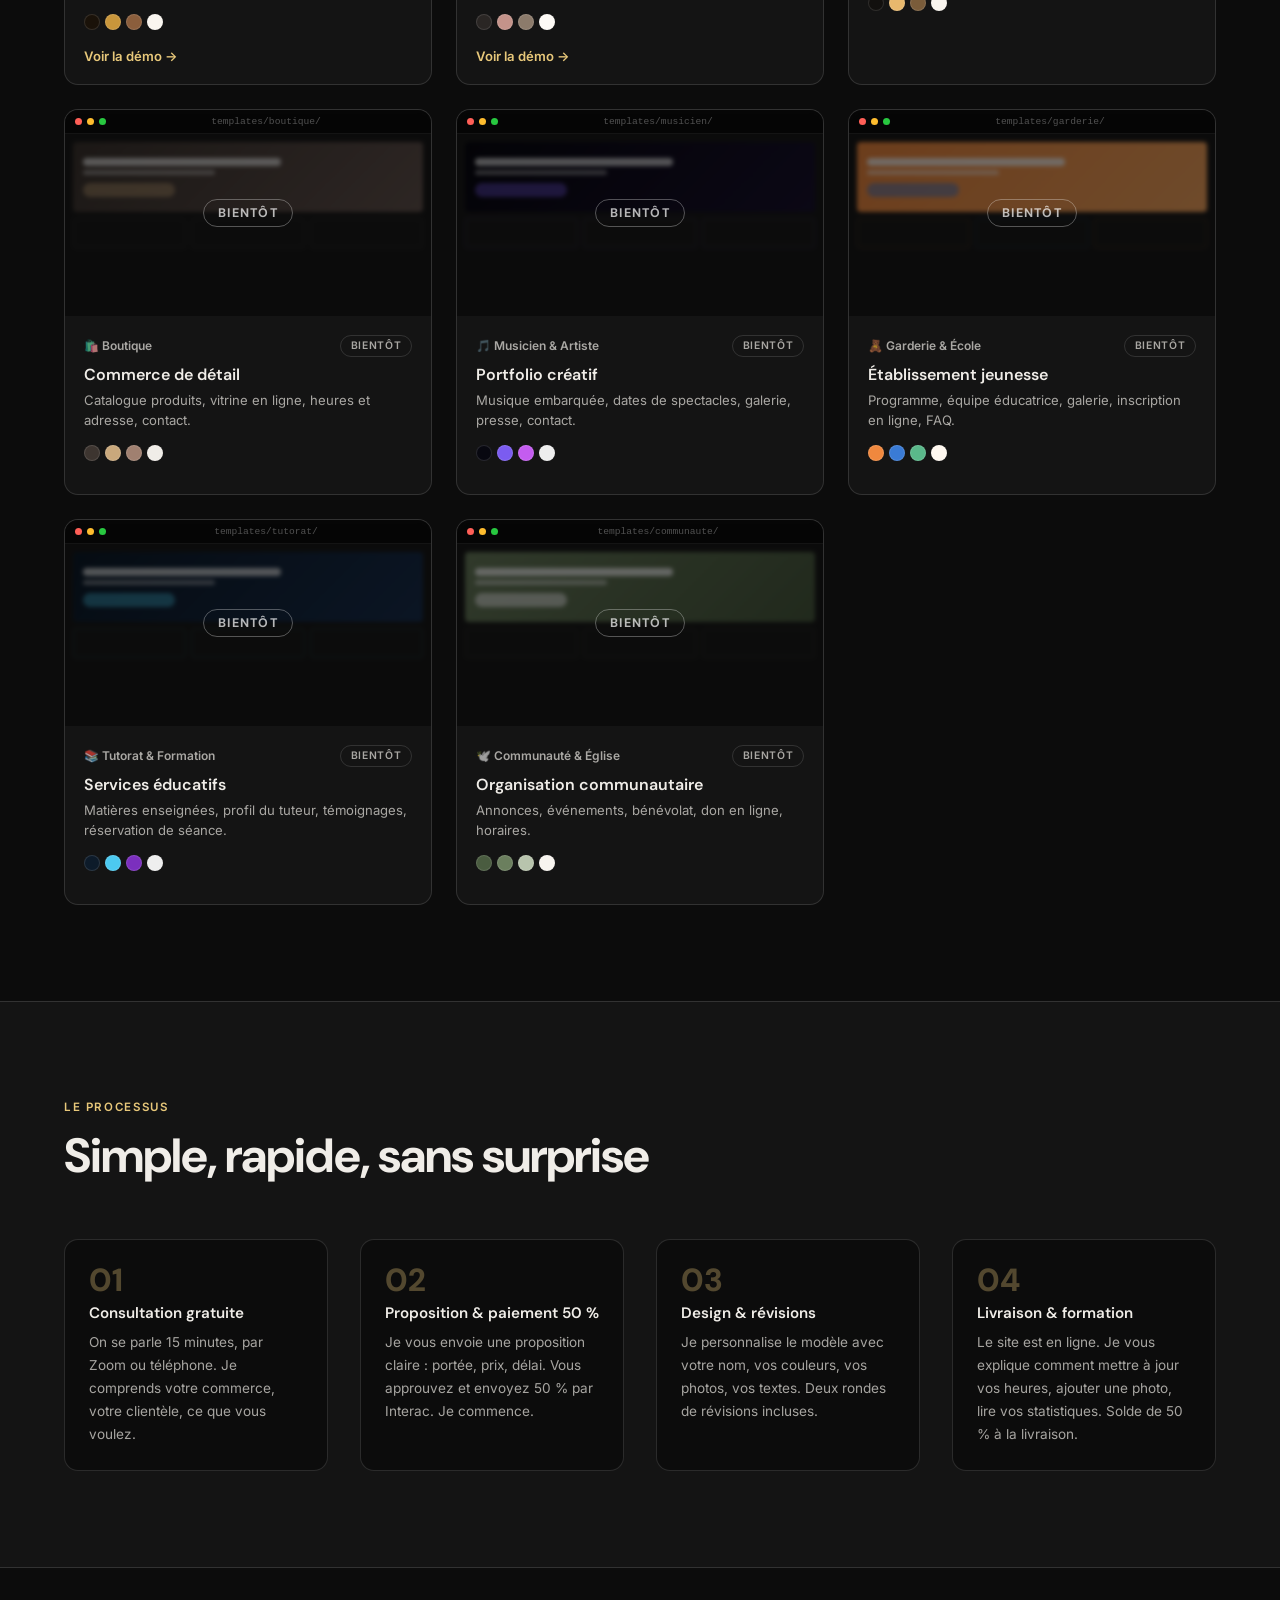
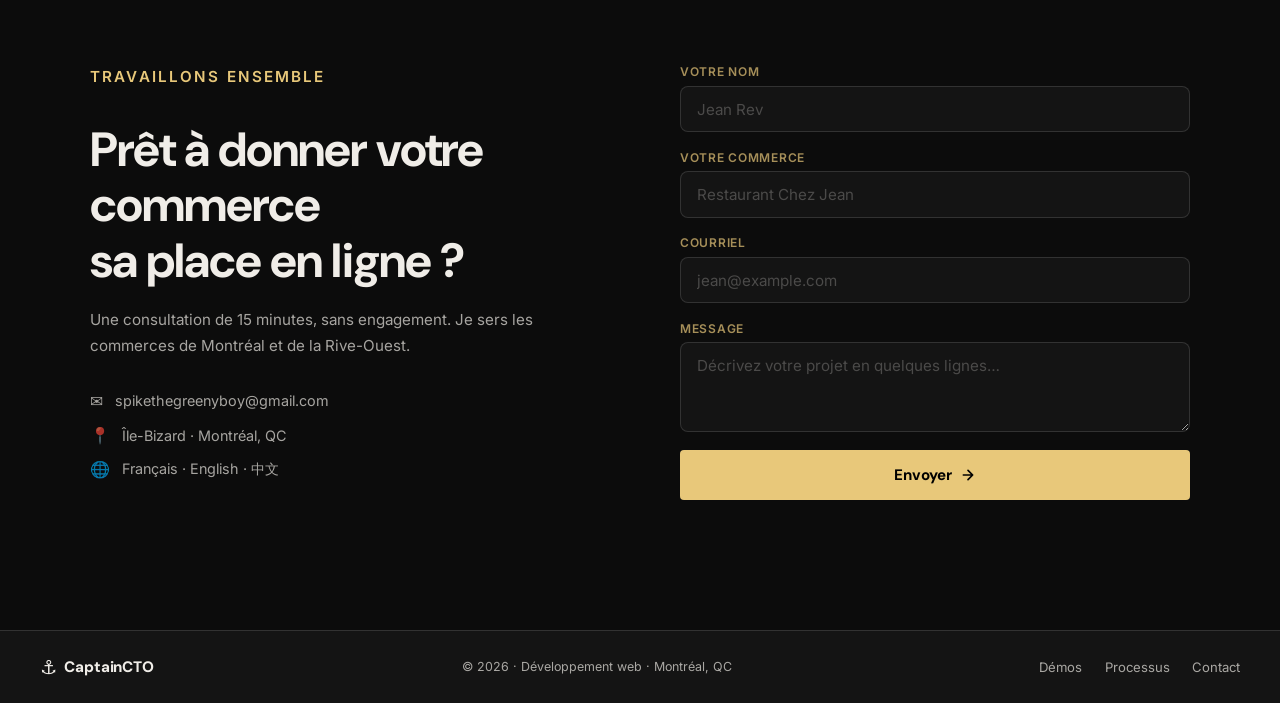
==== commit ac36e7c9: "à partir de 500$" ====
--- a/index.html
+++ b/index.html
@@ -72,8 +72,8 @@
 
       <div class="hero-stats">
         <div class="stat">
-          <span class="stat-n">500 $</span>
           <span class="stat-l" data-fr="à partir de" data-en="starting from" data-zh="起步价">à partir de</span>
+          <span class="stat-n stat-price">500 $</span>
         </div>
         <div class="stat-div"></div>
         <div class="stat">
--- a/css/styles.css
+++ b/css/styles.css
@@ -229,6 +229,10 @@
   color: var(--c-muted);
   letter-spacing: .04em;
 }
+.stat-price {
+  color: var(--c-accent);
+  font-size: 2rem;
+}
 .stat-div {
   width: 1px;
   height: 36px;
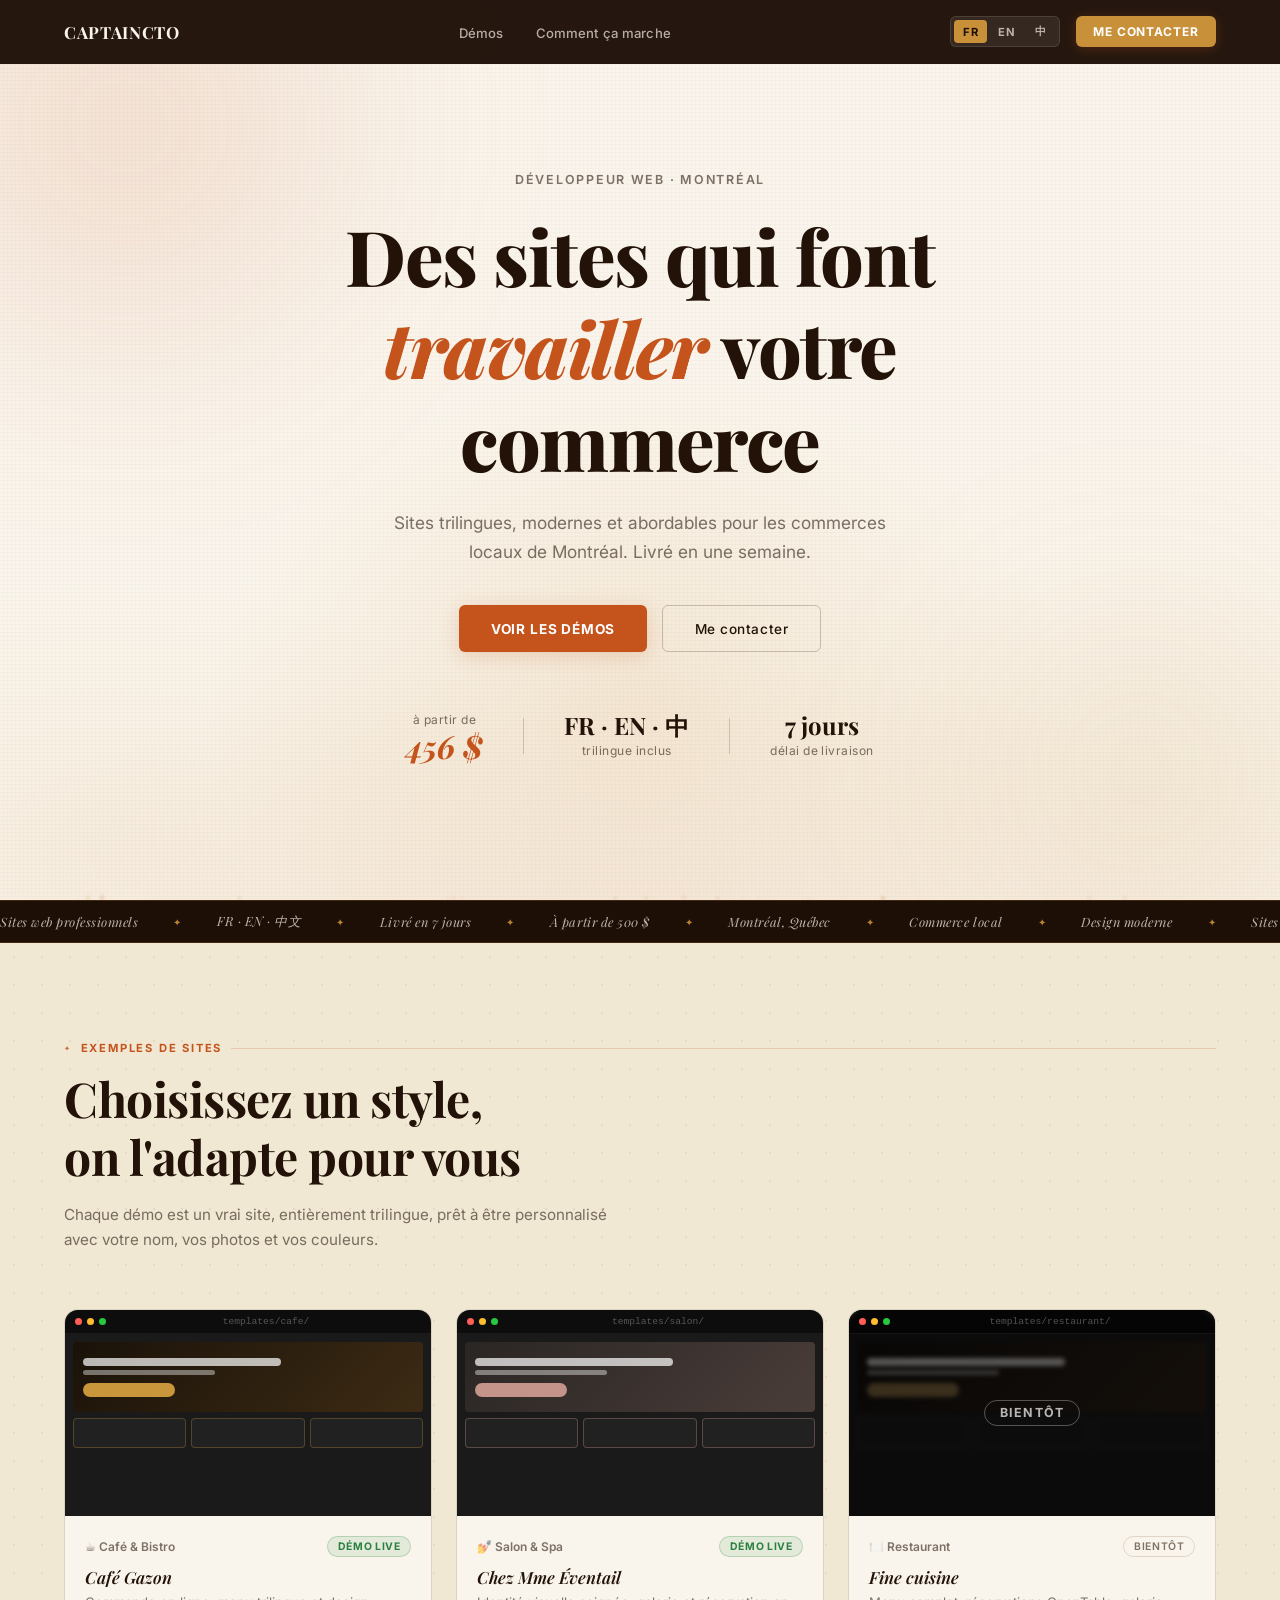
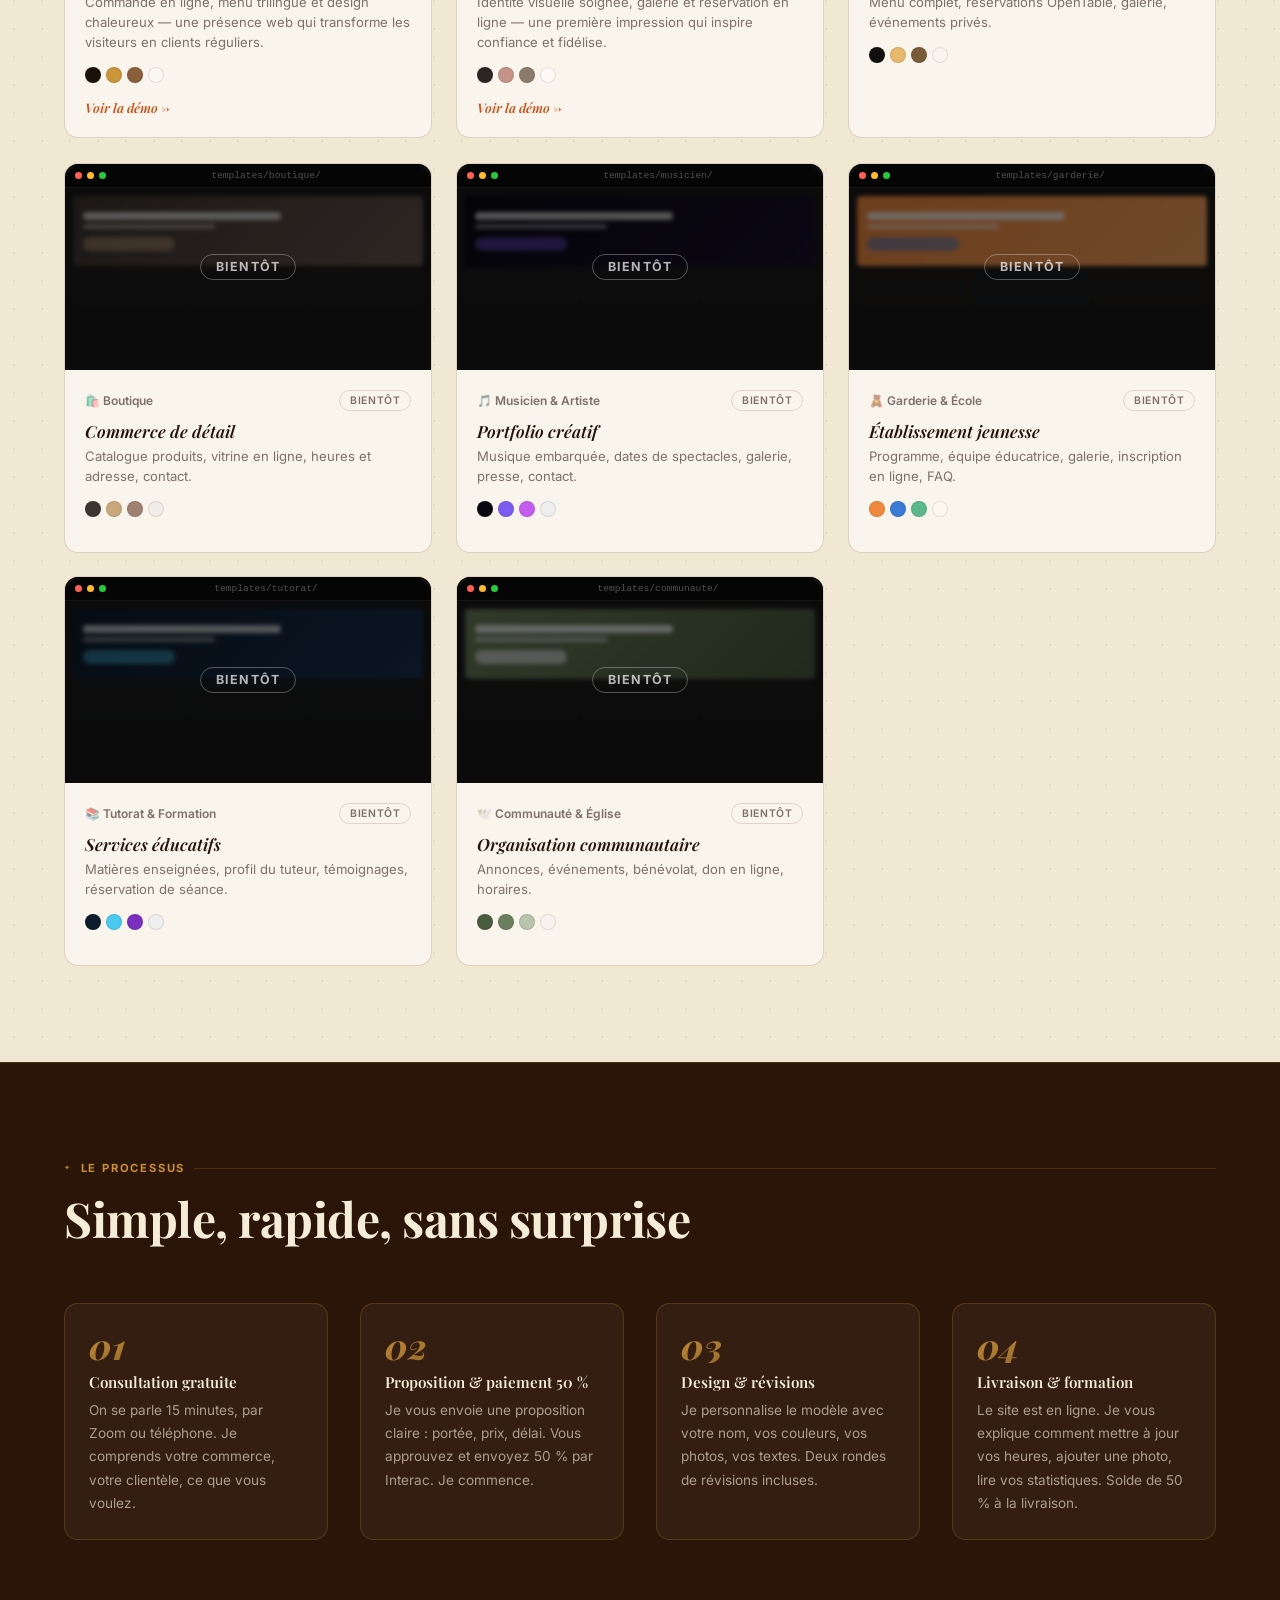
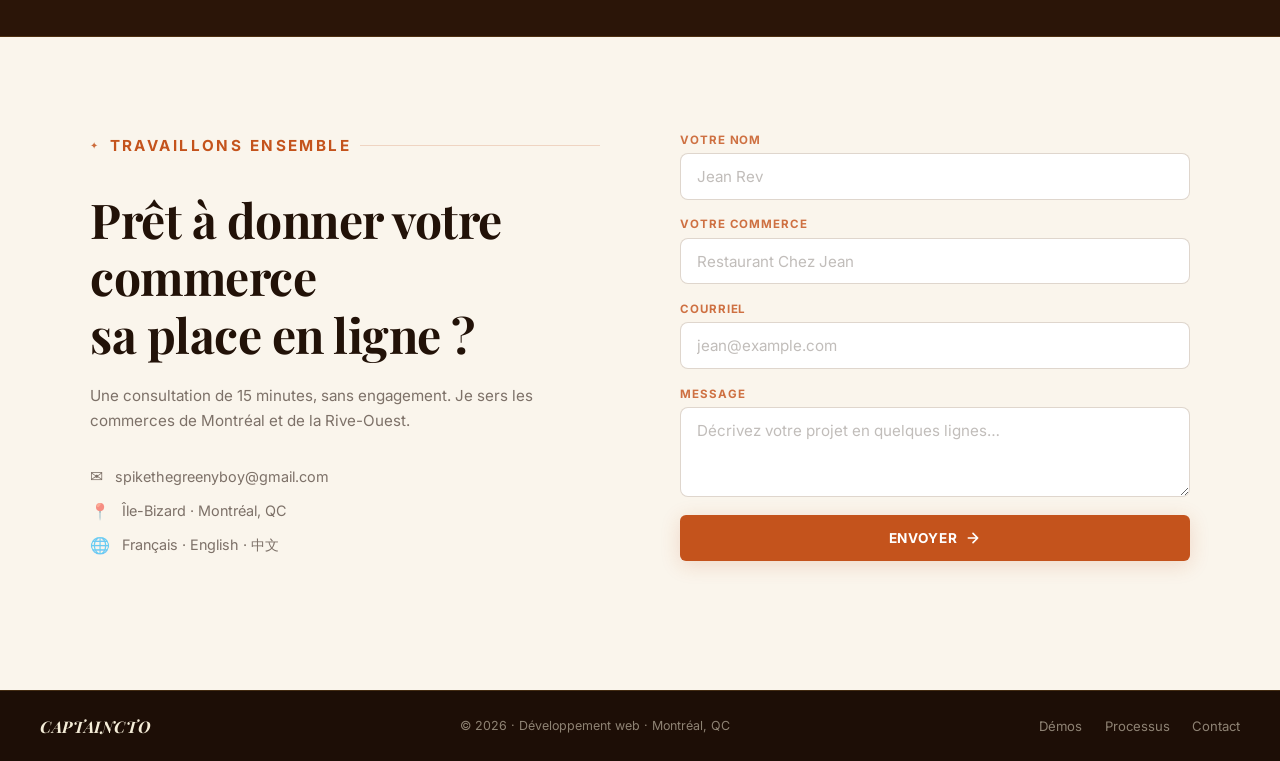
==== commit bd991283: "french bakery change to this style" ====
--- a/index.html
+++ b/index.html
@@ -7,7 +7,7 @@
   <meta name="description" content="Sites web professionnels et abordables pour les commerces locaux de Montréal. Trilingues, modernes, livrés en une semaine.">
   <link rel="preconnect" href="https://fonts.googleapis.com">
   <link rel="preconnect" href="https://fonts.gstatic.com" crossorigin>
-  <link href="https://fonts.googleapis.com/css2?family=DM+Sans:wght@400;500;600;700&family=Inter:wght@300;400;500;600&family=Noto+Sans+SC:wght@400;500;700&display=swap" rel="stylesheet">
+  <link href="https://fonts.googleapis.com/css2?family=Playfair+Display:ital,wght@0,400;0,700;0,800;1,400;1,700&family=Inter:wght@300;400;500;600&family=Noto+Sans+SC:wght@400;500;700&display=swap" rel="stylesheet">
   <link rel="stylesheet" href="css/styles.css">
 </head>
 <body>
@@ -16,18 +16,19 @@
   <nav id="navbar">
     <div class="nav-inner">
       <a href="#" class="logo">
-        <span class="logo-mark">⚓</span>
-        <span class="logo-name">CaptainCTO</span>
+        <span class="logo-name">CAPTAINCTO</span>
       </a>
+      <ul class="nav-links">
+        <li><a href="#templates" class="nav-link" data-fr="Démos"             data-en="Demos"        data-zh="示例">Démos</a></li>
+        <li><a href="#how"       class="nav-link" data-fr="Comment ça marche" data-en="How it works" data-zh="流程">Comment ça marche</a></li>
+      </ul>
       <div class="nav-actions">
-        <a href="#templates" class="nav-link" data-fr="Démos"              data-en="Demos"    data-zh="示例">Démos</a>
-        <a href="#how"       class="nav-link" data-fr="Comment ça marche"  data-en="How it works" data-zh="流程">Comment ça marche</a>
-        <a href="#contact"   class="nav-link" data-fr="Contact"            data-en="Contact"  data-zh="联系">Contact</a>
-        <select id="lang-select" aria-label="Language">
-          <option value="fr">FR</option>
-          <option value="en">EN</option>
-          <option value="zh">中文</option>
-        </select>
+        <div class="lang-toggle" id="lang-toggle" role="group" aria-label="Language">
+          <button class="lang-btn" data-lang="fr">FR</button>
+          <button class="lang-btn" data-lang="en">EN</button>
+          <button class="lang-btn" data-lang="zh">中</button>
+        </div>
+        <a href="#contact" class="btn-nav-cta" data-fr="Me contacter" data-en="Get in touch" data-zh="联系我">Me contacter</a>
         <button class="nav-hamburger" id="nav-hamburger" aria-label="Menu" aria-expanded="false">
           <span></span><span></span><span></span>
         </button>
@@ -37,6 +38,11 @@
       <a href="#templates" data-fr="Démos"             data-en="Demos"        data-zh="示例">Démos</a>
       <a href="#how"       data-fr="Comment ça marche" data-en="How it works" data-zh="流程">Comment ça marche</a>
       <a href="#contact"   data-fr="Contact"           data-en="Contact"      data-zh="联系">Contact</a>
+      <div class="mobile-lang">
+        <button class="lang-btn" data-lang="fr">FR</button>
+        <button class="lang-btn" data-lang="en">EN</button>
+        <button class="lang-btn" data-lang="zh">中文</button>
+      </div>
     </div>
   </nav>
 
@@ -73,7 +79,7 @@
       <div class="hero-stats">
         <div class="stat">
           <span class="stat-l" data-fr="à partir de" data-en="starting from" data-zh="起步价">à partir de</span>
-          <span class="stat-n stat-price">500 $</span>
+          <span class="stat-n stat-price" data-count-to="500">500 $</span>
         </div>
         <div class="stat-div"></div>
         <div class="stat">
@@ -88,6 +94,26 @@
       </div>
     </div>
   </header>
+
+  <!-- ── TICKER STRIP ─────────────────────────────────── -->
+  <div class="ticker" aria-hidden="true">
+    <div class="ticker-track">
+      <span>Sites web professionnels</span><span class="ticker-sep">✦</span>
+      <span>FR · EN · 中文</span><span class="ticker-sep">✦</span>
+      <span>Livré en 7 jours</span><span class="ticker-sep">✦</span>
+      <span>À partir de 500 $</span><span class="ticker-sep">✦</span>
+      <span>Montréal, Québec</span><span class="ticker-sep">✦</span>
+      <span>Commerce local</span><span class="ticker-sep">✦</span>
+      <span>Design moderne</span><span class="ticker-sep">✦</span>
+      <span>Sites web professionnels</span><span class="ticker-sep">✦</span>
+      <span>FR · EN · 中文</span><span class="ticker-sep">✦</span>
+      <span>Livré en 7 jours</span><span class="ticker-sep">✦</span>
+      <span>À partir de 500 $</span><span class="ticker-sep">✦</span>
+      <span>Montréal, Québec</span><span class="ticker-sep">✦</span>
+      <span>Commerce local</span><span class="ticker-sep">✦</span>
+      <span>Design moderne</span><span class="ticker-sep">✦</span>
+    </div>
+  </div>
 
   <!-- ── TEMPLATES GRID ────────────────────────────────── -->
   <section id="templates">
@@ -433,8 +459,7 @@
   <footer>
     <div class="footer-inner">
       <div class="footer-brand">
-        <span class="logo-mark">⚓</span>
-        <span class="logo-name">CaptainCTO</span>
+        <span class="logo-name">CAPTAINCTO</span>
       </div>
       <p class="footer-copy"
          data-fr="© 2026 · Développement web · Montréal, QC"
--- a/css/styles.css
+++ b/css/styles.css
@@ -1,13 +1,17 @@
 /* ─── TOKENS ──────────────────────────────────────────── */
 :root {
-  --c-bg:       #0C0C0C;
-  --c-surface:  #141414;
-  --c-border:   rgba(255,255,255,.13);
-  --c-text:     #F0EDE8;
-  --c-muted:    rgba(240,237,232,.68);
-  --c-accent:   #E8C87A;
-
-  --ff-head:    'DM Sans', system-ui, sans-serif;
+  --c-bg:       #FAF5EC;              /* warm cream parchment         */
+  --c-surface:  #F1E8D4;              /* slightly deeper parchment    */
+  --c-dark:     #1D0E06;              /* deep espresso                */
+  --c-panel:    #2B1508;              /* dark mocha panel             */
+  --c-border:   rgba(110,68,28,.18);  /* warm brown                   */
+  --c-text:     #221208;              /* dark espresso text           */
+  --c-muted:    rgba(34,18,8,.58);    /* muted warm                   */
+  --c-accent:   #C4531C;              /* terracotta / pain d'épices   */
+  --c-gold:     #C9903A;              /* golden wheat                 */
+  --c-cream:    #F5EDD8;              /* light text for dark sections */
+
+  --ff-head:    'Playfair Display', Georgia, 'Times New Roman', serif;
   --ff-body:    'Inter', system-ui, sans-serif;
 
   --nav-h:      64px;
@@ -39,19 +43,41 @@
   -webkit-font-smoothing: antialiased;
   overflow-x: hidden;
 }
-h1, h2, h3 { font-family: var(--ff-head); line-height: 1.15; }
-h1 { font-size: clamp(2.4rem, 6vw, 4.8rem); font-weight: 800; letter-spacing: -.03em; }
-h2 { font-size: clamp(1.9rem, 4vw, 3rem); font-weight: 700; letter-spacing: -.02em; }
+h1, h2, h3 { font-family: var(--ff-head); line-height: 1.2; }
+h1 { font-size: clamp(2.4rem, 6vw, 4.8rem); font-weight: 800; letter-spacing: -.02em; }
+h2 { font-size: clamp(1.9rem, 4vw, 3rem);   font-weight: 700; letter-spacing: -.01em; }
 h3 { font-size: 1rem; font-weight: 600; }
 p  { line-height: 1.7; color: var(--c-muted); }
 
 .label {
-  font-size: .72rem;
-  font-weight: 600;
-  letter-spacing: .14em;
+  font-size: .7rem;
+  font-weight: 700;
+  letter-spacing: .16em;
   text-transform: uppercase;
   color: var(--c-accent);
-  margin-bottom: .6rem;
+  margin-bottom: .75rem;
+  display: flex;
+  align-items: center;
+  gap: .55rem;
+  font-family: var(--ff-body);
+}
+.label::before {
+  content: '✦';
+  display: inline-block;
+  width: auto; height: auto;
+  background: none;
+  font-size: .65em;
+  opacity: .85;
+  flex-shrink: 0;
+  line-height: 1;
+}
+.label::after {
+  content: '';
+  display: block;
+  flex: 1;
+  height: 1px;
+  background: currentColor;
+  opacity: .2;
 }
 
 /* ─── NAVBAR ──────────────────────────────────────────── */
@@ -62,13 +88,18 @@
   height: var(--nav-h);
   display: flex;
   align-items: center;
-  background: rgba(12,12,12,.85);
-  backdrop-filter: blur(16px);
-  -webkit-backdrop-filter: blur(16px);
+  background: rgba(29,14,6,.96);
+  backdrop-filter: blur(18px);
+  -webkit-backdrop-filter: blur(18px);
   border-bottom: 1px solid transparent;
   transition: border-color .3s;
-}
-#navbar.scrolled { border-color: var(--c-border); }
+  /* override tokens for dark nav */
+  --c-text:   #FAF5EC;
+  --c-muted:  rgba(250,245,236,.68);
+  --c-border: rgba(250,245,236,.12);
+  --c-accent: var(--c-gold);
+}
+#navbar.scrolled { border-color: rgba(201,144,58,.28); }
 
 .nav-inner {
   max-width: 1200px;
@@ -81,75 +112,146 @@
 }
 
 .logo { display: flex; align-items: center; gap: .5rem; }
-.logo-mark { font-size: 1.2rem; }
 .logo-name {
   font-family: var(--ff-head);
-  font-size: 1.1rem;
-  font-weight: 800;
-  letter-spacing: -.01em;
-}
-
-.nav-actions { display: flex; align-items: center; gap: 1.5rem; }
+  font-size: 1.05rem;
+  font-weight: 700;
+  letter-spacing: .04em;
+  color: var(--c-text);
+}
+
+.nav-links {
+  display: flex;
+  align-items: center;
+  gap: 2rem;
+  list-style: none;
+}
+
+.nav-actions { display: flex; align-items: center; gap: 1rem; }
+
 .nav-link {
-  font-size: .85rem;
+  font-size: .82rem;
   font-weight: 500;
   color: var(--c-muted);
+  letter-spacing: .01em;
   transition: color .2s;
+  position: relative;
+}
+.nav-link::after {
+  content: '';
+  position: absolute;
+  bottom: -3px; left: 0; right: 0;
+  height: 1.5px;
+  background: var(--c-gold);
+  transform: scaleX(0);
+  transition: transform .25s var(--ease-out);
+  transform-origin: left;
 }
 .nav-link:hover { color: var(--c-text); }
-
-#lang-select {
-  font-size: .78rem;
+.nav-link:hover::after { transform: scaleX(1); }
+
+/* Language toggle */
+.lang-toggle {
+  display: flex;
+  align-items: center;
+  background: rgba(255,255,255,.07);
+  border: 1px solid var(--c-border);
+  border-radius: 6px;
+  padding: 3px;
+  gap: 2px;
+}
+.lang-btn {
+  font-size: .7rem;
   font-weight: 700;
-  letter-spacing: .06em;
-  color: var(--c-accent);
-  border: 1.5px solid rgba(232,200,122,.35);
+  letter-spacing: .07em;
+  color: var(--c-muted);
+  padding: .28rem .55rem;
   border-radius: 4px;
-  padding: .28rem .6rem;
-  background: transparent;
-  appearance: none;
-  -webkit-appearance: none;
+  background: none;
+  border: none;
   cursor: pointer;
-  transition: background .2s, color .2s, border-color .2s;
-}
-#lang-select:hover { background: var(--c-accent); color: #000; border-color: var(--c-accent); }
-#lang-select option { background: #141414; color: #F0EDE8; }
+  transition: background .2s, color .2s;
+  font-family: var(--ff-body);
+}
+.lang-btn:hover { color: var(--c-text); }
+.lang-btn.active { background: var(--c-gold); color: #1D0E06; }
+
+/* Nav CTA */
+.btn-nav-cta {
+  display: inline-flex;
+  align-items: center;
+  font-size: .75rem;
+  font-weight: 700;
+  letter-spacing: .07em;
+  text-transform: uppercase;
+  padding: .5rem 1.1rem;
+  background: var(--c-accent);
+  color: #fff;
+  border-radius: 6px;
+  font-family: var(--ff-body);
+  transition: background .2s, transform .2s var(--ease-out), box-shadow .2s;
+  box-shadow: 0 2px 12px rgba(196,83,28,.25);
+  white-space: nowrap;
+}
+.btn-nav-cta:hover {
+  background: #a84317;
+  transform: translateY(-1px);
+  box-shadow: 0 4px 18px rgba(196,83,28,.35);
+}
+
+/* Mobile lang */
+.mobile-lang {
+  display: flex;
+  gap: .5rem;
+  padding: .75rem 0 .25rem;
+}
+.mobile-lang .lang-btn {
+  font-size: .8rem;
+  padding: .4rem .8rem;
+  border: 1px solid var(--c-border);
+  border-radius: 4px;
+}
 
 /* ─── HERO ────────────────────────────────────────────── */
 #hero {
   min-height: 100svh;
   display: flex;
   align-items: center;
-  padding: calc(var(--nav-h) + 3rem) 1.5rem 5rem;
+  padding: calc(var(--nav-h) + 4rem) 1.5rem 6rem;
   position: relative;
   overflow: hidden;
-}
-
-/* subtle grid background */
+  background:
+    radial-gradient(ellipse 110% 70% at 50% 115%, rgba(196,83,28,.09) 0%, transparent 60%),
+    radial-gradient(ellipse 65% 50% at 8% 92%,   rgba(201,144,58,.07) 0%, transparent 55%),
+    radial-gradient(ellipse 65% 50% at 92% 88%,  rgba(201,144,58,.06) 0%, transparent 55%),
+    var(--c-bg);
+}
+
+/* linen/canvas weave texture */
 #hero::before {
   content: '';
   position: absolute;
   inset: 0;
   background-image:
-    linear-gradient(rgba(255,255,255,.025) 1px, transparent 1px),
-    linear-gradient(90deg, rgba(255,255,255,.025) 1px, transparent 1px);
-  background-size: 60px 60px;
+    repeating-linear-gradient(0deg,   transparent, transparent 3px, rgba(110,68,28,.03) 3px, rgba(110,68,28,.03) 4px),
+    repeating-linear-gradient(90deg,  transparent, transparent 3px, rgba(110,68,28,.02) 3px, rgba(110,68,28,.02) 4px);
+  background-size: 4px 4px;
   pointer-events: none;
 }
 
-/* radial glow */
+/* warm sunlight glow from below */
 #hero::after {
   content: '';
   position: absolute;
-  top: 10%; left: 50%;
+  bottom: -18%; left: 50%;
   transform: translateX(-50%);
-  width: 700px; height: 500px;
-  background: radial-gradient(ellipse, rgba(232,200,122,.08) 0%, transparent 70%);
+  width: 900px; height: 700px;
+  background: radial-gradient(ellipse, rgba(201,144,58,.14) 0%, transparent 68%);
   pointer-events: none;
 }
 
 .hero-inner {
-  max-width: 800px;
+  max-width: 820px;
   margin: 0 auto;
   text-align: center;
   position: relative;
@@ -163,16 +265,16 @@
   text-transform: uppercase;
   color: var(--c-muted);
   margin-bottom: 1.2rem;
+  font-family: var(--ff-body);
 }
 
 h1 em {
-  font-style: normal;
+  font-style: italic;       /* Playfair italic is gorgeous */
   color: var(--c-accent);
-  position: relative;
 }
 
 .hero-sub {
-  font-size: 1.1rem;
+  font-size: 1.08rem;
   max-width: 520px;
   margin: 1.4rem auto 2.4rem;
 }
@@ -183,30 +285,43 @@
   display: inline-flex;
   align-items: center;
   gap: .4rem;
-  padding: .85rem 1.8rem;
+  padding: .9rem 2rem;
   background: var(--c-accent);
-  color: #000;
+  color: #fff;
   font-weight: 700;
-  font-size: .9rem;
-  border-radius: 4px;
-  font-family: var(--ff-head);
-  letter-spacing: .02em;
-  transition: background .2s;
-}
-.btn-primary:hover { background: #d4b264; }
+  font-size: .85rem;
+  border-radius: 6px;
+  font-family: var(--ff-body);
+  letter-spacing: .06em;
+  text-transform: uppercase;
+  transition: background .2s, transform .2s var(--ease-out), box-shadow .2s;
+  box-shadow: 0 4px 20px rgba(196,83,28,.2);
+}
+.btn-primary:hover {
+  background: #a84317;
+  transform: translateY(-2px);
+  box-shadow: 0 8px 28px rgba(196,83,28,.32);
+}
+.btn-primary:active { transform: translateY(0); }
 
 .btn-ghost {
   display: inline-flex;
   align-items: center;
-  padding: .85rem 1.8rem;
-  border: 1.5px solid var(--c-border);
+  padding: .9rem 2rem;
+  border: 1.5px solid rgba(34,18,8,.22);
   color: var(--c-text);
   font-weight: 500;
-  font-size: .9rem;
-  border-radius: 4px;
-  transition: border-color .2s, background .2s;
-}
-.btn-ghost:hover { border-color: rgba(255,255,255,.3); background: rgba(255,255,255,.04); }
+  font-size: .85rem;
+  border-radius: 6px;
+  letter-spacing: .04em;
+  transition: border-color .2s, background .2s, transform .2s var(--ease-out);
+}
+.btn-ghost:hover {
+  border-color: rgba(34,18,8,.4);
+  background: rgba(34,18,8,.05);
+  transform: translateY(-2px);
+}
+.btn-ghost:active { transform: translateY(0); }
 
 .hero-stats {
   display: flex;
@@ -220,7 +335,7 @@
   display: block;
   font-family: var(--ff-head);
   font-size: 1.5rem;
-  font-weight: 800;
+  font-weight: 700;
   color: var(--c-text);
   line-height: 1.1;
 }
@@ -232,11 +347,87 @@
 .stat-price {
   color: var(--c-accent);
   font-size: 2rem;
+  font-style: italic;
 }
 .stat-div {
   width: 1px;
   height: 36px;
-  background: var(--c-border);
+  background: rgba(34,18,8,.18);
+}
+
+/* Hero orbs — warm candlelight */
+.hero-orb {
+  position: absolute;
+  border-radius: 50%;
+  pointer-events: none;
+  filter: blur(90px);
+}
+.hero-orb-1 {
+  width: 650px; height: 650px;
+  background: radial-gradient(circle, rgba(196,83,28,.16) 0%, transparent 70%);
+  top: -200px; left: -200px;
+  animation: float 20s ease-in-out infinite;
+}
+.hero-orb-2 {
+  width: 480px; height: 480px;
+  background: radial-gradient(circle, rgba(201,144,58,.12) 0%, transparent 70%);
+  bottom: -110px; right: -100px;
+  animation: float 25s ease-in-out infinite reverse;
+}
+
+/* floating flour-dust particles (added via JS) */
+.hero-particle {
+  position: absolute;
+  bottom: 0;
+  border-radius: 50%;
+  background: var(--c-gold);
+  pointer-events: none;
+  z-index: 0;
+  filter: blur(1.5px);
+  animation: particleDrift linear infinite;
+}
+@keyframes particleDrift {
+  0%   { transform: translateY(0) scale(.5); opacity: 0; }
+  12%  { opacity: 1; }
+  88%  { opacity: .55; }
+  100% { transform: translateY(-100vh) scale(1.1); opacity: 0; }
+}
+
+/* ─── TICKER STRIP ────────────────────────────────────── */
+.ticker {
+  background: var(--c-dark);
+  overflow: hidden;
+  padding: .7rem 0;
+  border-top:    1px solid rgba(201,144,58,.22);
+  border-bottom: 1px solid rgba(201,144,58,.22);
+}
+.ticker-track {
+  display: flex;
+  align-items: center;
+  gap: 2.2rem;
+  width: max-content;
+  animation: marqueeScroll 32s linear infinite;
+}
+.ticker-track:hover { animation-play-state: paused; }
+.ticker-track span {
+  font-family: var(--ff-head);
+  font-size: .8rem;
+  font-weight: 400;
+  font-style: italic;
+  color: rgba(250,245,236,.72);
+  white-space: nowrap;
+  letter-spacing: .04em;
+}
+.ticker-sep {
+  color: var(--c-gold) !important;
+  font-style: normal !important;
+  font-size: .6rem !important;
+  opacity: .9;
+  flex-shrink: 0;
+}
+@keyframes marqueeScroll {
+  from { transform: translateX(0); }
+  to   { transform: translateX(-50%); }
 }
 
 /* ─── SECTION SHARED ──────────────────────────────────── */
@@ -245,15 +436,16 @@
   margin: 0 auto;
   padding: 6rem 1.5rem;
 }
-
-.section-top {
-  margin-bottom: 3.5rem;
-}
-.section-top h2   { margin-bottom: 1rem; }
+.section-top { margin-bottom: 3.5rem; }
+.section-top h2 { margin-bottom: 1rem; }
 .section-sub { max-width: 560px; font-size: .95rem; }
 
 /* ─── TEMPLATES GRID ──────────────────────────────────── */
-#templates { background: var(--c-bg); }
+#templates {
+  background: var(--c-surface);
+  background-image: radial-gradient(rgba(110,68,28,.09) 1px, transparent 1px);
+  background-size: 28px 28px;
+}
 
 .templates-grid {
   display: grid;
@@ -263,15 +455,22 @@
 
 /* card */
 .tpl-card {
-  background: var(--c-surface);
-  border: 1px solid var(--c-border);
+  background: var(--c-bg);
+  border: 1px solid rgba(110,68,28,.2);
   border-radius: var(--radius);
   overflow: hidden;
-  transition: transform .3s var(--ease-out), box-shadow .3s;
-}
-.tpl-card:hover { transform: translateY(-4px); box-shadow: 0 16px 48px rgba(0,0,0,.5); }
+  transition: box-shadow .35s var(--ease-out), border-color .25s;
+  will-change: transform;
+}
+.tpl-card:hover {
+  box-shadow: 0 16px 48px rgba(34,18,8,.18);
+  border-color: rgba(110,68,28,.35);
+}
 .tpl-card.soon { opacity: .75; }
-.tpl-card.soon:hover { opacity: 1; }
+.tpl-card.soon:hover { opacity: 1; transform: translateY(-4px); }
+.tpl-card.live:hover {
+  box-shadow: 0 0 0 1px rgba(196,83,28,.22), 0 20px 56px rgba(34,18,8,.22);
+}
 
 /* mini browser preview */
 .card-preview {
@@ -346,7 +545,7 @@
   backdrop-filter: blur(2px);
 }
 .soon-overlay span {
-  font-family: var(--ff-head);
+  font-family: var(--ff-body);
   font-size: .78rem;
   font-weight: 700;
   letter-spacing: .1em;
@@ -358,7 +557,7 @@
 }
 
 /* card meta */
-.card-meta { padding: 1.2rem; }
+.card-meta { padding: 1.25rem; }
 
 .card-top {
   display: flex;
@@ -373,11 +572,12 @@
   font-weight: 700;
   letter-spacing: .06em;
   text-transform: uppercase;
-  background: rgba(80,220,120,.12);
-  color: #50DC78;
-  border: 1px solid rgba(80,220,120,.25);
+  background: rgba(40,140,65,.1);
+  color: #2A8040;
+  border: 1px solid rgba(40,140,65,.25);
   border-radius: 50px;
   padding: .2rem .6rem;
+  animation: pulse-glow 2.5s ease-in-out infinite;
 }
 .badge-soon {
   font-size: .65rem;
@@ -390,7 +590,7 @@
   padding: .2rem .6rem;
 }
 
-.card-meta h3 { font-size: 1rem; color: var(--c-text); margin-bottom: .4rem; }
+.card-meta h3 { font-size: 1.05rem; color: var(--c-text); margin-bottom: .4rem; font-style: italic; }
 .card-meta p  { font-size: .82rem; line-height: 1.5; margin-bottom: .9rem; }
 
 .palette {
@@ -401,7 +601,7 @@
 .palette span {
   width: 16px; height: 16px;
   border-radius: 50%;
-  border: 1.5px solid rgba(255,255,255,.12);
+  border: 1.5px solid rgba(0,0,0,.1);
   flex-shrink: 0;
 }
 
@@ -411,41 +611,62 @@
   font-size: .82rem;
   font-weight: 600;
   color: var(--c-accent);
-  transition: gap .2s;
+  transition: gap .2s, color .2s;
   gap: .25rem;
-}
-.btn-demo:hover { gap: .5rem; }
+  font-style: italic;
+  font-family: var(--ff-head);
+}
+.btn-demo:hover { gap: .5rem; color: #a84317; }
 
 /* ─── HOW IT WORKS ────────────────────────────────────── */
-#how { background: var(--c-surface); border-top: 1px solid var(--c-border); border-bottom: 1px solid var(--c-border); }
+#how {
+  background: var(--c-panel);
+  border-top:    1px solid rgba(201,144,58,.22);
+  border-bottom: 1px solid rgba(201,144,58,.22);
+  /* override tokens so children use light colours */
+  --c-bg:      rgba(255,255,255,.04);
+  --c-surface: rgba(255,255,255,.06);
+  --c-border:  rgba(201,144,58,.22);
+  --c-text:    var(--c-cream);
+  --c-muted:   rgba(245,237,216,.62);
+  --c-accent:  var(--c-gold);
+  color:        var(--c-cream);
+}
+#how h2 { color: var(--c-cream); }
 
 .steps {
   display: grid;
   grid-template-columns: repeat(auto-fill, minmax(220px, 1fr));
   gap: 2rem;
-  counter-reset: steps;
 }
 
 .step {
   padding: 1.5rem;
-  background: var(--c-bg);
-  border: 1px solid var(--c-border);
+  background: rgba(255,255,255,.04);
+  border: 1px solid rgba(201,144,58,.22);
   border-radius: var(--radius);
-  transition: border-color .25s;
-}
-.step:hover { border-color: rgba(232,200,122,.3); }
+  transition: border-color .25s, background .25s;
+}
+.step:hover {
+  border-color: rgba(201,144,58,.45);
+  background: rgba(255,255,255,.07);
+}
 
 .step-n {
   font-family: var(--ff-head);
-  font-size: 2rem;
+  font-size: 2.2rem;
   font-weight: 800;
-  color: rgba(232,200,122,.25);
+  font-style: italic;
   display: block;
   margin-bottom: .6rem;
   line-height: 1;
-}
-.step h3 { color: var(--c-text); margin-bottom: .5rem; font-size: .95rem; }
-.step p  { font-size: .85rem; }
+  background: linear-gradient(160deg, var(--c-gold) 0%, rgba(201,144,58,.28) 100%);
+  -webkit-background-clip: text;
+  -webkit-text-fill-color: transparent;
+  background-clip: text;
+}
+.step h3 { color: var(--c-cream); margin-bottom: .5rem; font-size: .95rem; font-style: normal; }
+.step p  { font-size: .85rem; color: rgba(245,237,216,.62); }
 
 /* ─── CONTACT ─────────────────────────────────────────── */
 #contact {
@@ -474,27 +695,28 @@
 .form-group { display: flex; flex-direction: column; gap: .4rem; margin-bottom: 1.1rem; }
 
 label {
-  font-size: .75rem;
-  font-weight: 600;
-  letter-spacing: .06em;
+  font-size: .72rem;
+  font-weight: 700;
+  letter-spacing: .08em;
   text-transform: uppercase;
-  color: rgba(232,200,122,.7);
+  color: rgba(196,83,28,.82);
+  font-family: var(--ff-body);
 }
 
 input, textarea {
   padding: .8rem 1rem;
-  background: var(--c-surface);
-  border: 1.5px solid var(--c-border);
+  background: #fff;
+  border: 1.5px solid rgba(110,68,28,.22);
   border-radius: 8px;
   color: var(--c-text);
   font-size: .95rem;
   outline: none;
   transition: border-color .2s, box-shadow .2s;
 }
-input::placeholder, textarea::placeholder { color: rgba(240,237,232,.25); }
+input::placeholder, textarea::placeholder { color: rgba(34,18,8,.28); }
 input:focus, textarea:focus {
-  border-color: rgba(232,200,122,.5);
-  box-shadow: 0 0 0 3px rgba(232,200,122,.08);
+  border-color: rgba(196,83,28,.5);
+  box-shadow: 0 0 0 3px rgba(196,83,28,.08);
 }
 textarea { resize: vertical; min-height: 90px; }
 
@@ -506,29 +728,40 @@
   width: 100%;
   padding: .95rem;
   background: var(--c-accent);
-  color: #000;
-  font-family: var(--ff-head);
-  font-size: .95rem;
+  color: #fff;
+  font-family: var(--ff-body);
+  font-size: .85rem;
   font-weight: 700;
-  border-radius: 4px;
-  transition: background .2s;
-}
-.btn-submit:hover { background: #d4b264; }
+  letter-spacing: .06em;
+  text-transform: uppercase;
+  border-radius: 6px;
+  transition: background .2s, transform .2s var(--ease-out), box-shadow .2s;
+  box-shadow: 0 4px 20px rgba(196,83,28,.18);
+}
+.btn-submit:hover {
+  background: #a84317;
+  transform: translateY(-2px);
+  box-shadow: 0 8px 28px rgba(196,83,28,.28);
+}
+.btn-submit:active { transform: translateY(0); }
 
 #form-success {
   margin-top: .9rem;
   text-align: center;
   font-size: .85rem;
-  color: #50DC78;
+  color: #2A8040;
   font-weight: 500;
   min-height: 1.2rem;
 }
 
 /* ─── FOOTER ──────────────────────────────────────────── */
 footer {
-  background: var(--c-surface);
-  border-top: 1px solid var(--c-border);
+  background: var(--c-dark);
+  border-top: 1px solid rgba(201,144,58,.22);
   padding: 1.5rem;
+  --c-text:  var(--c-cream);
+  --c-muted: rgba(245,237,216,.52);
+  color:     var(--c-cream);
 }
 
 .footer-inner {
@@ -542,79 +775,15 @@
 }
 
 .footer-brand { display: flex; align-items: center; gap: .45rem; }
-.footer-brand .logo-name { font-family: var(--ff-head); font-size: .95rem; font-weight: 800; }
-
-.footer-copy { font-size: .78rem; color: var(--c-muted); }
+.footer-brand .logo-name { font-family: var(--ff-head); font-size: 1rem; font-weight: 700; font-style: italic; color: var(--c-cream); }
+
+.footer-copy { font-size: .78rem; color: rgba(245,237,216,.52); }
 
 .footer-nav { display: flex; gap: 1.4rem; }
-.footer-nav a { font-size: .82rem; color: var(--c-muted); transition: color .2s; }
-.footer-nav a:hover { color: var(--c-text); }
-
-/* ─── ANIMATIONS ──────────────────────────────────────── */
-@keyframes fadeUp {
-  from { opacity: 0; transform: translateY(28px); }
-  to   { opacity: 1; transform: translateY(0); }
-}
-@keyframes float {
-  0%, 100% { transform: translateY(0); }
-  50%       { transform: translateY(-22px); }
-}
-@keyframes pulse-glow {
-  0%, 100% { box-shadow: 0 0 0 0 rgba(80,220,120,.3); }
-  50%       { box-shadow: 0 0 0 6px rgba(80,220,120,0); }
-}
-
-/* Hero orbs */
-.hero-orb {
-  position: absolute;
-  border-radius: 50%;
-  pointer-events: none;
-  filter: blur(90px);
-}
-.hero-orb-1 {
-  width: 600px; height: 600px;
-  background: radial-gradient(circle, rgba(232,200,122,.11) 0%, transparent 70%);
-  top: -220px; left: -180px;
-  animation: float 18s ease-in-out infinite;
-}
-.hero-orb-2 {
-  width: 440px; height: 440px;
-  background: radial-gradient(circle, rgba(232,200,122,.07) 0%, transparent 70%);
-  bottom: -120px; right: -100px;
-  animation: float 22s ease-in-out infinite reverse;
-}
-
-/* Hero entrance stagger */
-.hero-inner > * {
-  opacity: 0;
-  animation: fadeUp .75s var(--ease-out) forwards;
-}
-.hero-inner .eyebrow    { animation-delay: .05s; }
-.hero-inner h1          { animation-delay: .2s; }
-.hero-inner .hero-sub   { animation-delay: .35s; }
-.hero-inner .hero-btns  { animation-delay: .5s; }
-.hero-inner .hero-stats { animation-delay: .65s; }
-
-/* Live badge pulse */
-.badge-live { animation: pulse-glow 2.5s ease-in-out infinite; }
-
-/* Scroll reveal (only active when JS is available) */
-.js-enabled .reveal {
-  opacity: 0;
-  transform: translateY(28px);
-  transition: opacity .65s var(--ease-out), transform .65s var(--ease-out);
-}
-.js-enabled .reveal.in-view { opacity: 1; transform: none; }
-
-/* Card glow on hover */
-.tpl-card.live:hover {
-  box-shadow: 0 0 0 1px rgba(232,200,122,.18), 0 20px 56px rgba(0,0,0,.55);
-}
-
-/* Step number slightly more visible */
-.step-n { color: rgba(232,200,122,.32); }
-
-/* Main-page hamburger */
+.footer-nav a { font-size: .82rem; color: rgba(245,237,216,.52); transition: color .2s; }
+.footer-nav a:hover { color: var(--c-cream); }
+
+/* ─── MOBILE MENU ─────────────────────────────────────── */
 .nav-hamburger {
   display: none;
   flex-direction: column;
@@ -641,23 +810,75 @@
 .main-mobile-menu {
   display: none;
   flex-direction: column;
-  background: rgba(12,12,12,.97);
-  backdrop-filter: blur(16px);
-  -webkit-backdrop-filter: blur(16px);
-  border-bottom: 1px solid var(--c-border);
+  background: rgba(29,14,6,.97);
+  backdrop-filter: blur(18px);
+  -webkit-backdrop-filter: blur(18px);
+  border-bottom: 1px solid rgba(201,144,58,.2);
   padding: .5rem 1.5rem 1.2rem;
+  --c-text:  #FAF5EC;
+  --c-muted: rgba(250,245,236,.65);
+  --c-border: rgba(201,144,58,.2);
 }
 .main-mobile-menu.open { display: flex; }
 .main-mobile-menu a {
   padding: .85rem 0;
   font-size: 1rem;
   font-weight: 500;
-  color: var(--c-muted);
-  border-bottom: 1px solid var(--c-border);
+  color: rgba(250,245,236,.7);
+  border-bottom: 1px solid rgba(201,144,58,.18);
   transition: color .2s;
 }
 .main-mobile-menu a:last-child { border-bottom: none; }
-.main-mobile-menu a:hover { color: var(--c-text); }
+.main-mobile-menu a:hover { color: #FAF5EC; }
+
+/* ─── ANIMATIONS ──────────────────────────────────────── */
+@keyframes fadeUp {
+  from { opacity: 0; transform: translateY(28px); }
+  to   { opacity: 1; transform: translateY(0); }
+}
+@keyframes float {
+  0%, 100% { transform: translateY(0); }
+  50%       { transform: translateY(-22px); }
+}
+@keyframes pulse-glow {
+  0%, 100% { box-shadow: 0 0 0 0 rgba(40,140,65,.25); }
+  50%       { box-shadow: 0 0 0 5px rgba(40,140,65,0); }
+}
+@keyframes shimmer {
+  0%   { background-position: -400px 0; }
+  100% { background-position: 400px 0; }
+}
+
+/* Hero entrance stagger */
+.hero-inner > * {
+  opacity: 0;
+  animation: fadeUp .8s var(--ease-out) forwards;
+}
+.hero-inner .eyebrow    { animation-delay: .08s; }
+.hero-inner h1          { animation-delay: .22s; }
+.hero-inner .hero-sub   { animation-delay: .38s; }
+.hero-inner .hero-btns  { animation-delay: .54s; }
+.hero-inner .hero-stats { animation-delay: .70s; }
+
+/* Scroll reveal */
+.js-enabled .reveal {
+  opacity: 0;
+  transform: translateY(32px);
+  transition: opacity .7s var(--ease-out), transform .7s var(--ease-out);
+}
+.js-enabled .reveal.in-view { opacity: 1; transform: none; }
+
+/* staggered reveal for grid children */
+.js-enabled .reveal-stagger > * {
+  opacity: 0;
+  transform: translateY(24px);
+  transition: opacity .6s var(--ease-out), transform .6s var(--ease-out);
+}
+.js-enabled .reveal-stagger.in-view > * { opacity: 1; transform: none; }
+.js-enabled .reveal-stagger.in-view > *:nth-child(1) { transition-delay: .05s; }
+.js-enabled .reveal-stagger.in-view > *:nth-child(2) { transition-delay: .12s; }
+.js-enabled .reveal-stagger.in-view > *:nth-child(3) { transition-delay: .19s; }
+.js-enabled .reveal-stagger.in-view > *:nth-child(4) { transition-delay: .26s; }
 
 /* ─── RESPONSIVE ──────────────────────────────────────── */
 @media (max-width: 1024px) {
@@ -666,7 +887,8 @@
 
 @media (max-width: 900px) {
   .contact-inner { grid-template-columns: 1fr; gap: 3rem; }
-  .nav-actions .nav-link { display: none; }
+  .nav-links { display: none; }
+  .btn-nav-cta { display: none; }
   .nav-hamburger { display: flex; }
 }
 
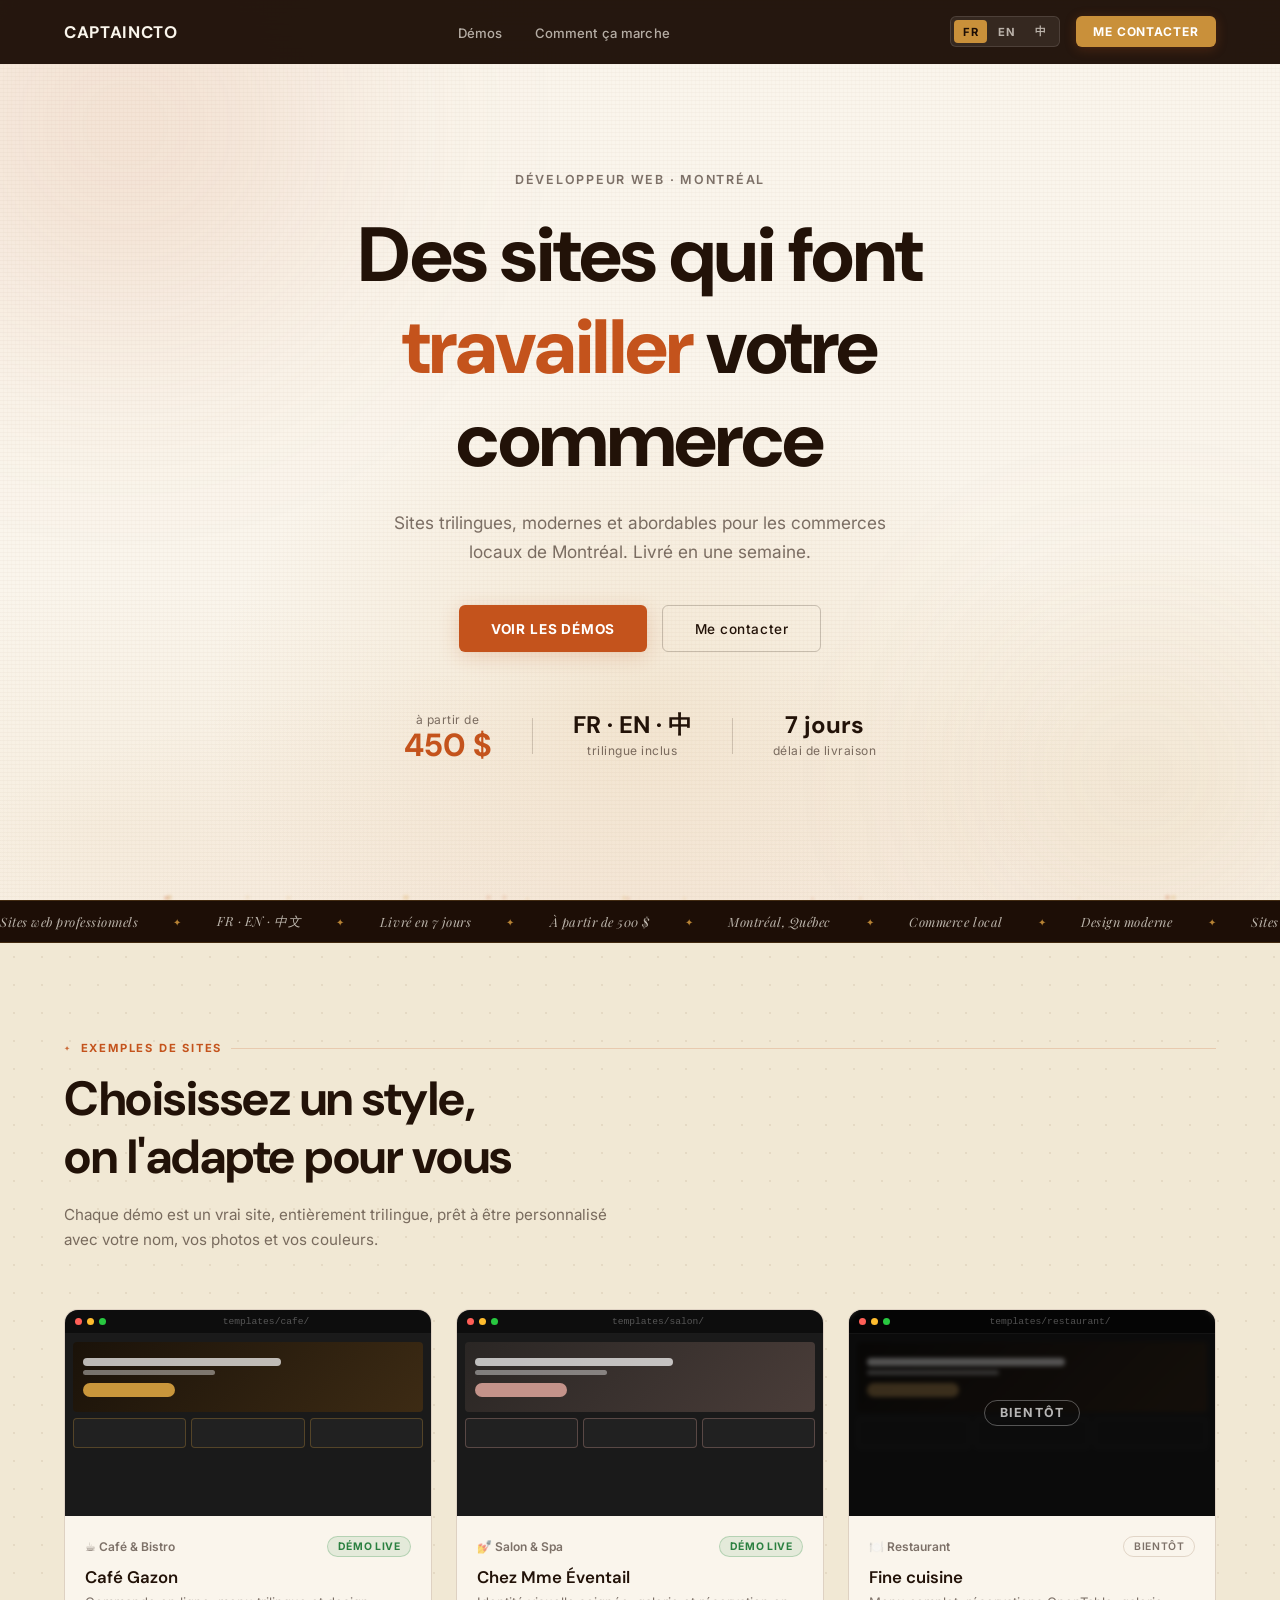
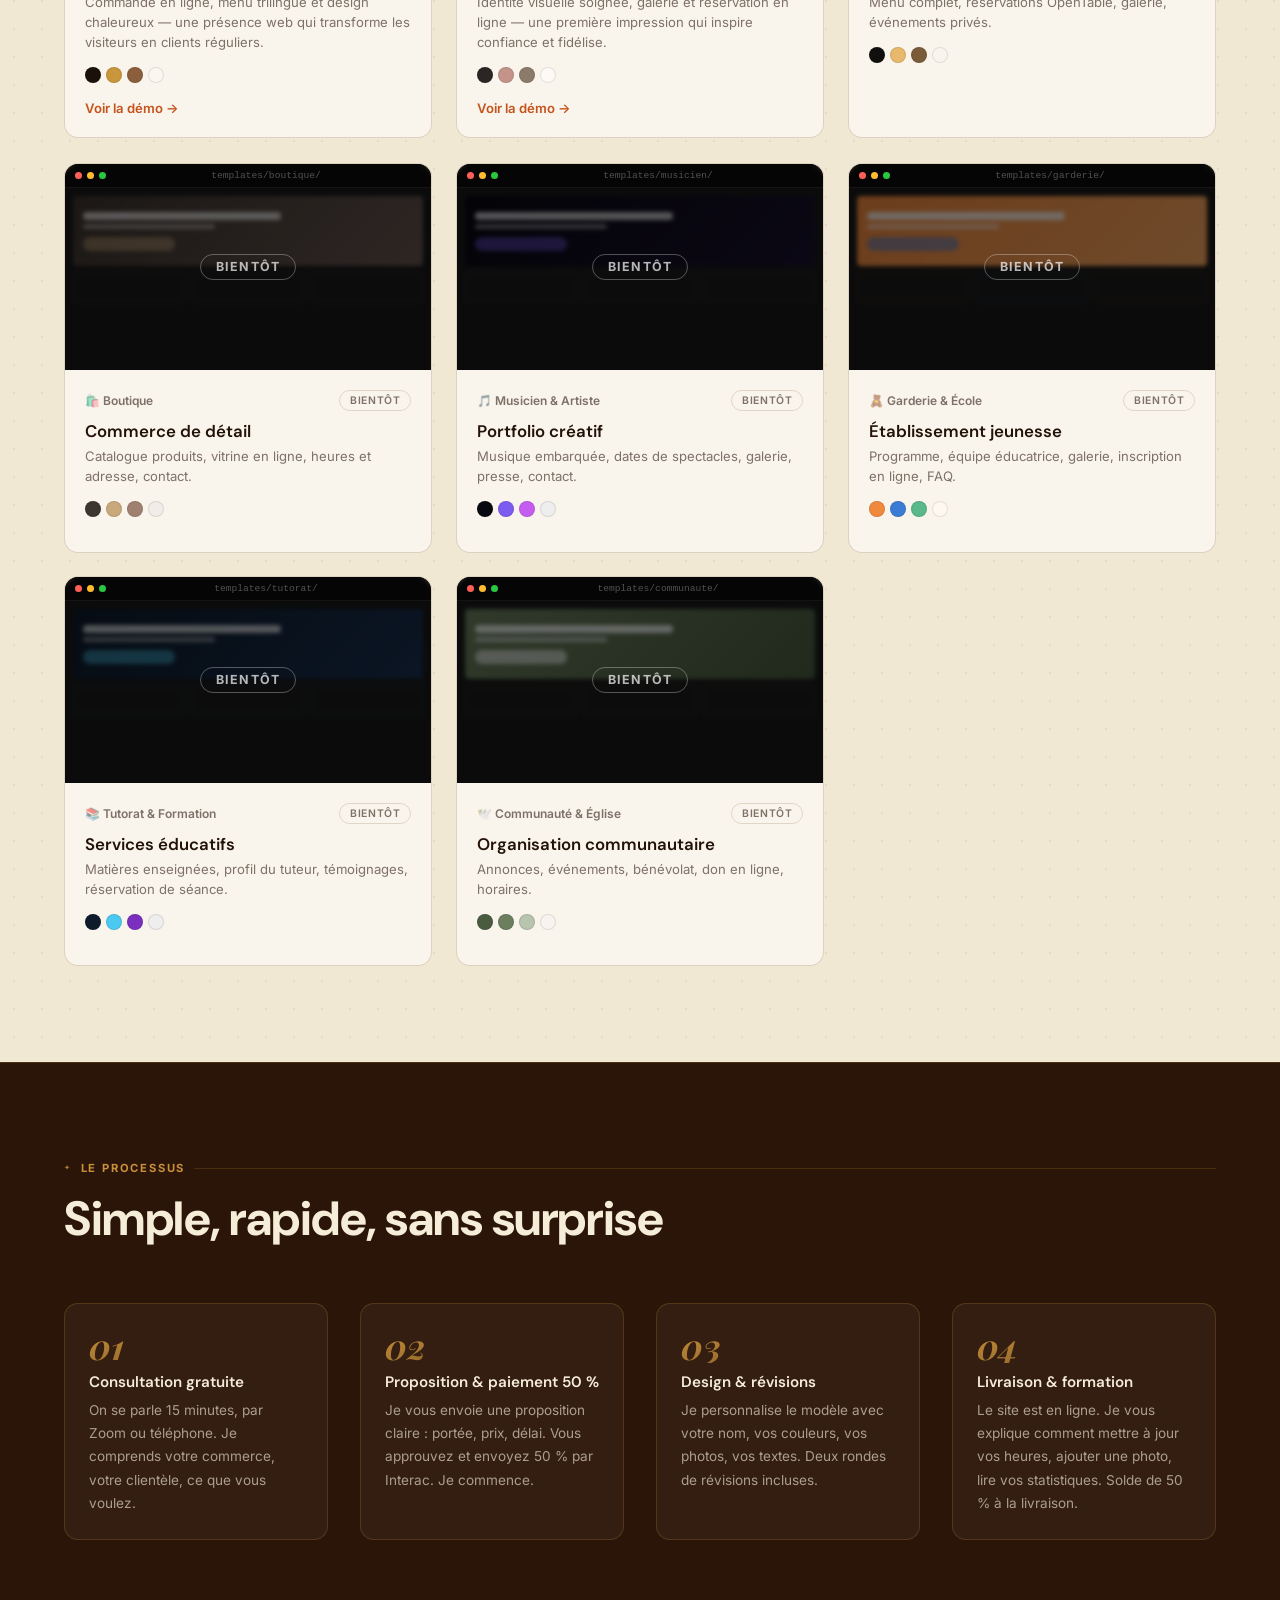
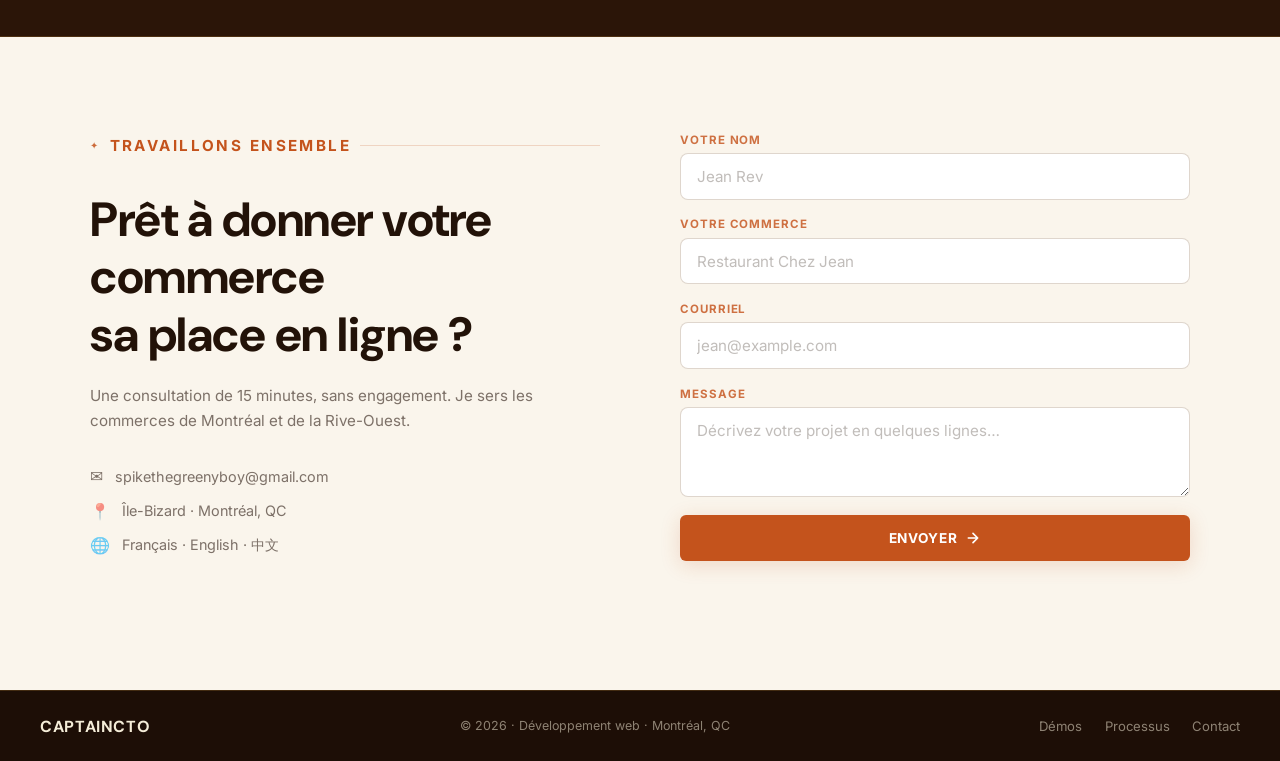
==== commit 7e1ab35f: "dm sans anglais/français" ====
--- a/index.html
+++ b/index.html
@@ -7,7 +7,7 @@
   <meta name="description" content="Sites web professionnels et abordables pour les commerces locaux de Montréal. Trilingues, modernes, livrés en une semaine.">
   <link rel="preconnect" href="https://fonts.googleapis.com">
   <link rel="preconnect" href="https://fonts.gstatic.com" crossorigin>
-  <link href="https://fonts.googleapis.com/css2?family=Playfair+Display:ital,wght@0,400;0,700;0,800;1,400;1,700&family=Inter:wght@300;400;500;600&family=Noto+Sans+SC:wght@400;500;700&display=swap" rel="stylesheet">
+  <link href="https://fonts.googleapis.com/css2?family=DM+Sans:wght@400;500;600;700&family=Playfair+Display:ital,wght@0,400;0,700;1,400;1,700&family=Inter:wght@300;400;500;600&family=Noto+Sans+SC:wght@400;500;700&display=swap" rel="stylesheet">
   <link rel="stylesheet" href="css/styles.css">
 </head>
 <body>
--- a/css/styles.css
+++ b/css/styles.css
@@ -11,8 +11,9 @@
   --c-gold:     #C9903A;              /* golden wheat                 */
   --c-cream:    #F5EDD8;              /* light text for dark sections */
 
-  --ff-head:    'Playfair Display', Georgia, 'Times New Roman', serif;
+  --ff-head:    'DM Sans', system-ui, sans-serif;
   --ff-body:    'Inter', system-ui, sans-serif;
+  --ff-deco:    'Playfair Display', Georgia, serif; /* bakery accents only */
 
   --nav-h:      64px;
   --radius:     14px;
@@ -269,7 +270,7 @@
 }
 
 h1 em {
-  font-style: italic;       /* Playfair italic is gorgeous */
+  font-style: normal;
   color: var(--c-accent);
 }
 
@@ -347,7 +348,6 @@
 .stat-price {
   color: var(--c-accent);
   font-size: 2rem;
-  font-style: italic;
 }
 .stat-div {
   width: 1px;
@@ -410,7 +410,7 @@
 }
 .ticker-track:hover { animation-play-state: paused; }
 .ticker-track span {
-  font-family: var(--ff-head);
+  font-family: var(--ff-deco);  /* Playfair for the marquee banner */
   font-size: .8rem;
   font-weight: 400;
   font-style: italic;
@@ -590,7 +590,7 @@
   padding: .2rem .6rem;
 }
 
-.card-meta h3 { font-size: 1.05rem; color: var(--c-text); margin-bottom: .4rem; font-style: italic; }
+.card-meta h3 { font-size: 1.05rem; color: var(--c-text); margin-bottom: .4rem; }
 .card-meta p  { font-size: .82rem; line-height: 1.5; margin-bottom: .9rem; }
 
 .palette {
@@ -613,8 +613,6 @@
   color: var(--c-accent);
   transition: gap .2s, color .2s;
   gap: .25rem;
-  font-style: italic;
-  font-family: var(--ff-head);
 }
 .btn-demo:hover { gap: .5rem; color: #a84317; }
 
@@ -653,9 +651,9 @@
 }
 
 .step-n {
-  font-family: var(--ff-head);
+  font-family: var(--ff-deco);  /* Playfair for decorative numbers */
   font-size: 2.2rem;
-  font-weight: 800;
+  font-weight: 700;
   font-style: italic;
   display: block;
   margin-bottom: .6rem;
@@ -775,7 +773,7 @@
 }
 
 .footer-brand { display: flex; align-items: center; gap: .45rem; }
-.footer-brand .logo-name { font-family: var(--ff-head); font-size: 1rem; font-weight: 700; font-style: italic; color: var(--c-cream); }
+.footer-brand .logo-name { font-family: var(--ff-head); font-size: 1rem; font-weight: 700; color: var(--c-cream); }
 
 .footer-copy { font-size: .78rem; color: rgba(245,237,216,.52); }
 
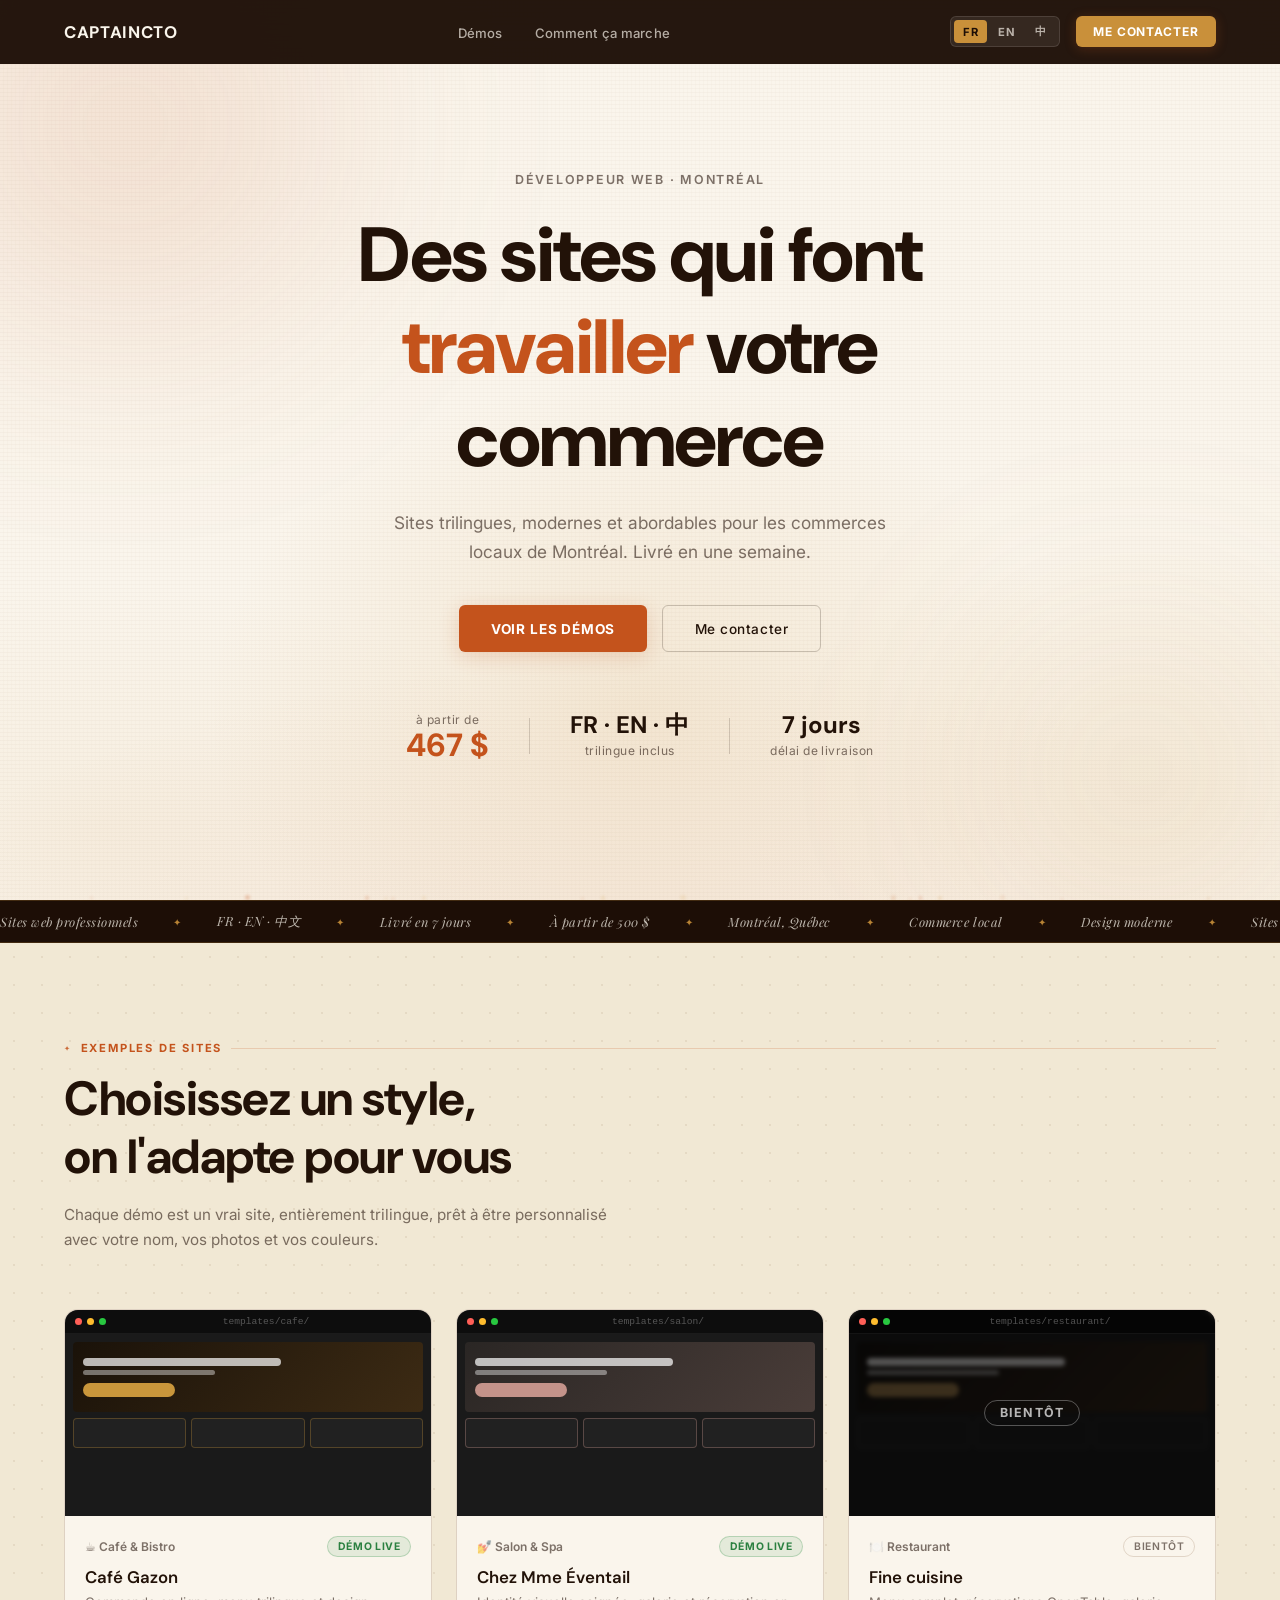
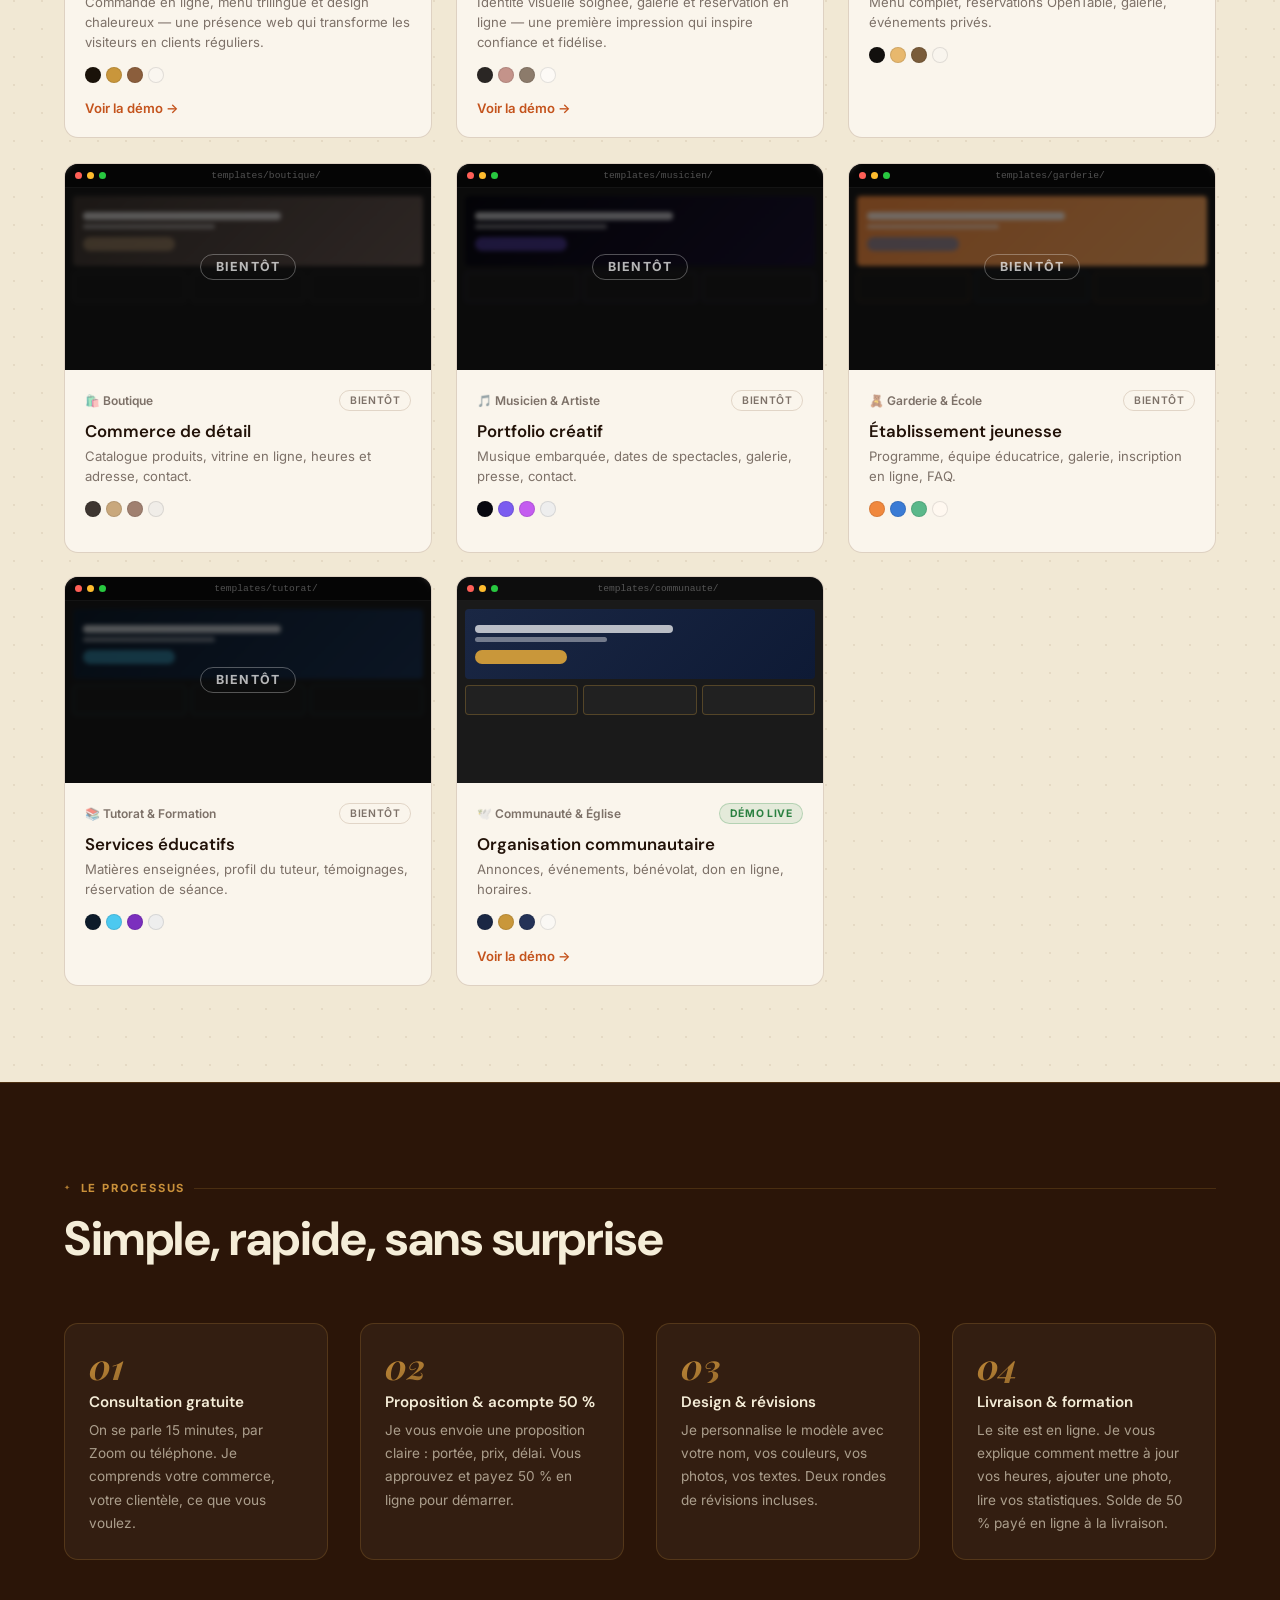
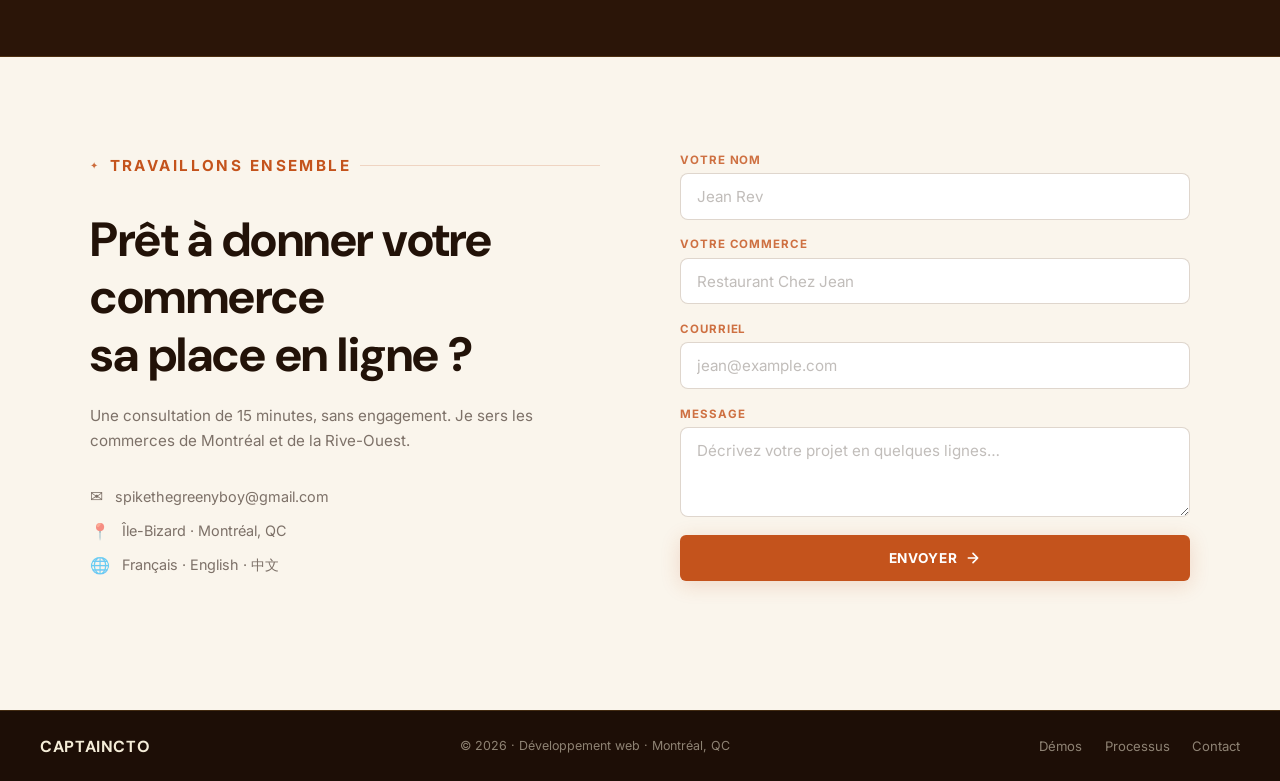
==== commit 5a7c3be1: "Move church demo to templates/communaute/, upgrade card to live - Copies Fellowship in Montreal rede" ====
--- a/index.html
+++ b/index.html
@@ -325,25 +325,41 @@
         </article>
 
         <!-- COMMUNITY -->
-        <article class="tpl-card soon">
-          <div class="card-preview" style="--bg: #F7F4EF; --accent: #6B7F5E; --light: #fff;">
-            <div class="preview-chrome"><span></span><span></span><span></span><div class="preview-url">templates/communaute/</div></div>
-            <div class="preview-body">
-              <div class="preview-hero" style="background: linear-gradient(135deg, #6B7F5E 0%, #4a5c40 100%);"><div class="ph-title" style="background: rgba(255,255,255,.8);"></div><div class="ph-sub" style="background: rgba(255,255,255,.5);"></div><div class="ph-btn" style="background: rgba(255,255,255,.6);"></div></div>
-              <div class="preview-cards"><div class="ph-card" style="opacity:.4; border-color: rgba(107,127,94,.4);"></div><div class="ph-card" style="opacity:.4; border-color: rgba(107,127,94,.4);"></div><div class="ph-card" style="opacity:.4; border-color: rgba(107,127,94,.4);"></div></div>
-            </div>
-            <div class="soon-overlay"><span data-fr="Bientôt" data-en="Coming soon" data-zh="即将推出">Bientôt</span></div>
-          </div>
+        <article class="tpl-card live">
+          <a href="templates/communaute/" class="card-preview" aria-label="Voir la démo Communauté &amp; Église" style="--bg: #1a2744; --accent: #c9973a; --light: #faf8f4;">
+            <div class="preview-chrome">
+              <span></span><span></span><span></span>
+              <div class="preview-url">templates/communaute/</div>
+            </div>
+            <div class="preview-body">
+              <div class="preview-hero" style="background: linear-gradient(135deg, #1a2744 0%, #0e1a35 100%);">
+                <div class="ph-title"></div><div class="ph-sub"></div>
+                <div class="ph-btn" style="background: var(--accent);"></div>
+              </div>
+              <div class="preview-cards">
+                <div class="ph-card" style="border-color: rgba(201,151,58,.3);"></div>
+                <div class="ph-card" style="border-color: rgba(201,151,58,.3);"></div>
+                <div class="ph-card" style="border-color: rgba(201,151,58,.3);"></div>
+              </div>
+            </div>
+          </a>
           <div class="card-meta">
             <div class="card-top">
               <span class="card-type" data-fr="🕊️ Communauté &amp; Église" data-en="🕊️ Community &amp; Church" data-zh="🕊️ 社区 &amp; 教会">🕊️ Communauté &amp; Église</span>
-              <span class="badge-soon" data-fr="Bientôt" data-en="Soon" data-zh="即将">Bientôt</span>
+              <span class="badge-live" data-fr="Démo live" data-en="Live demo" data-zh="在线示例">Démo live</span>
             </div>
             <h3 data-fr="Organisation communautaire" data-en="Community organisation" data-zh="社区组织">Organisation communautaire</h3>
             <p data-fr="Annonces, événements, bénévolat, don en ligne, horaires."
                data-en="Announcements, events, volunteering, online donation, schedules."
                data-zh="公告、活动、志愿服务、在线捐款、时间表。">Annonces, événements, bénévolat, don en ligne, horaires.</p>
-            <div class="palette"><span style="background:#4a5c40"></span><span style="background:#6B7F5E"></span><span style="background:#B8C4AD"></span><span style="background:#F7F4EF"></span></div>
+            <div class="palette">
+              <span style="background:#1a2744" title="Navy"></span>
+              <span style="background:#c9973a" title="Gold"></span>
+              <span style="background:#243257" title="Navy 2"></span>
+              <span style="background:#faf8f4" title="Cream"></span>
+            </div>
+            <a href="templates/communaute/" class="btn-demo"
+               data-fr="Voir la démo →" data-en="See demo →" data-zh="查看示例 →">Voir la démo →</a>
           </div>
         </article>
 
@@ -370,10 +386,10 @@
         </div>
         <div class="step">
           <span class="step-n">02</span>
-          <h3 data-fr="Proposition &amp; paiement 50 %" data-en="Proposal &amp; 50 % deposit" data-zh="方案 &amp; 50% 定金">Proposition &amp; paiement 50 %</h3>
-          <p data-fr="Je vous envoie une proposition claire : portée, prix, délai. Vous approuvez et envoyez 50 % par Interac. Je commence."
-             data-en="I send a clear proposal: scope, price, timeline. You approve and send 50% via Interac. I start."
-             data-zh="我会发送清晰的方案：范围、价格、时间线。您确认后通过Interac转账50%定金，我即开始工作。">Je vous envoie une proposition claire : portée, prix, délai. Vous approuvez et envoyez 50 % par Interac. Je commence.</p>
+          <h3 data-fr="Proposition &amp; acompte 50 %" data-en="Proposal &amp; 50 % deposit" data-zh="方案 &amp; 50% 定金">Proposition &amp; acompte 50 %</h3>
+          <p data-fr="Je vous envoie une proposition claire : portée, prix, délai. Vous approuvez et payez 50 % en ligne pour démarrer."
+             data-en="I send a clear proposal: scope, price, timeline. You approve and pay 50% online to get started."
+             data-zh="我会发送清晰的方案：范围、价格、时间线。您确认后在线支付50%定金，我即开始工作。">Je vous envoie une proposition claire : portée, prix, délai. Vous approuvez et payez 50 % en ligne pour démarrer.</p>
         </div>
         <div class="step">
           <span class="step-n">03</span>
@@ -385,9 +401,9 @@
         <div class="step">
           <span class="step-n">04</span>
           <h3 data-fr="Livraison &amp; formation" data-en="Delivery &amp; training" data-zh="交付 &amp; 培训">Livraison &amp; formation</h3>
-          <p data-fr="Le site est en ligne. Je vous explique comment mettre à jour vos heures, ajouter une photo, lire vos statistiques. Solde de 50 % à la livraison."
-             data-en="The site is live. I show you how to update hours, add a photo, read your stats. Final 50% on delivery."
-             data-zh="网站上线后，我会指导您如何更新营业时间、添加照片、查看统计数据。交付时支付余款50%。">Le site est en ligne. Je vous explique comment mettre à jour vos heures, ajouter une photo, lire vos statistiques. Solde de 50 % à la livraison.</p>
+          <p data-fr="Le site est en ligne. Je vous explique comment mettre à jour vos heures, ajouter une photo, lire vos statistiques. Solde de 50 % payé en ligne à la livraison."
+             data-en="The site is live. I show you how to update hours, add a photo, read your stats. Final 50% paid online on delivery."
+             data-zh="网站上线后，我会指导您如何更新营业时间、添加照片、查看统计数据。交付时在线支付余款50%。">Le site est en ligne. Je vous explique comment mettre à jour vos heures, ajouter une photo, lire vos statistiques. Solde de 50 % payé en ligne à la livraison.</p>
         </div>
       </div>
     </div>
